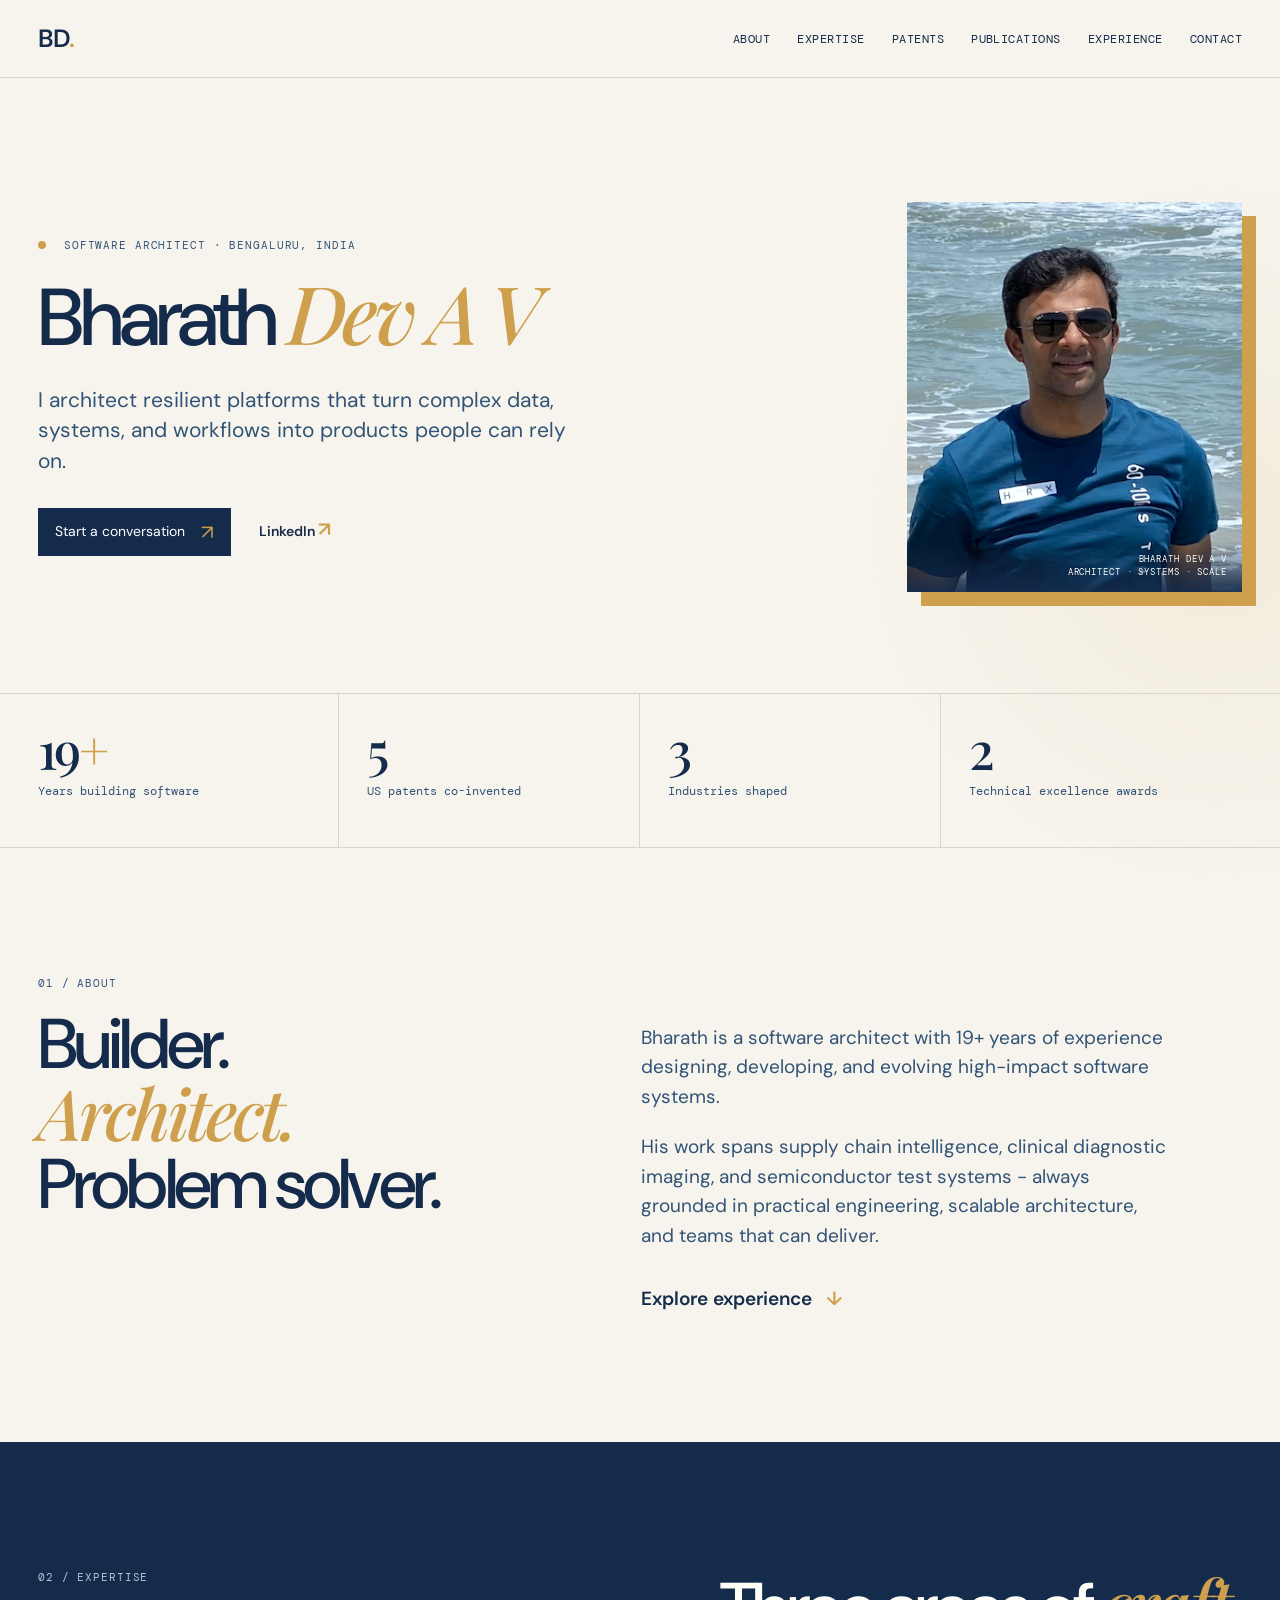
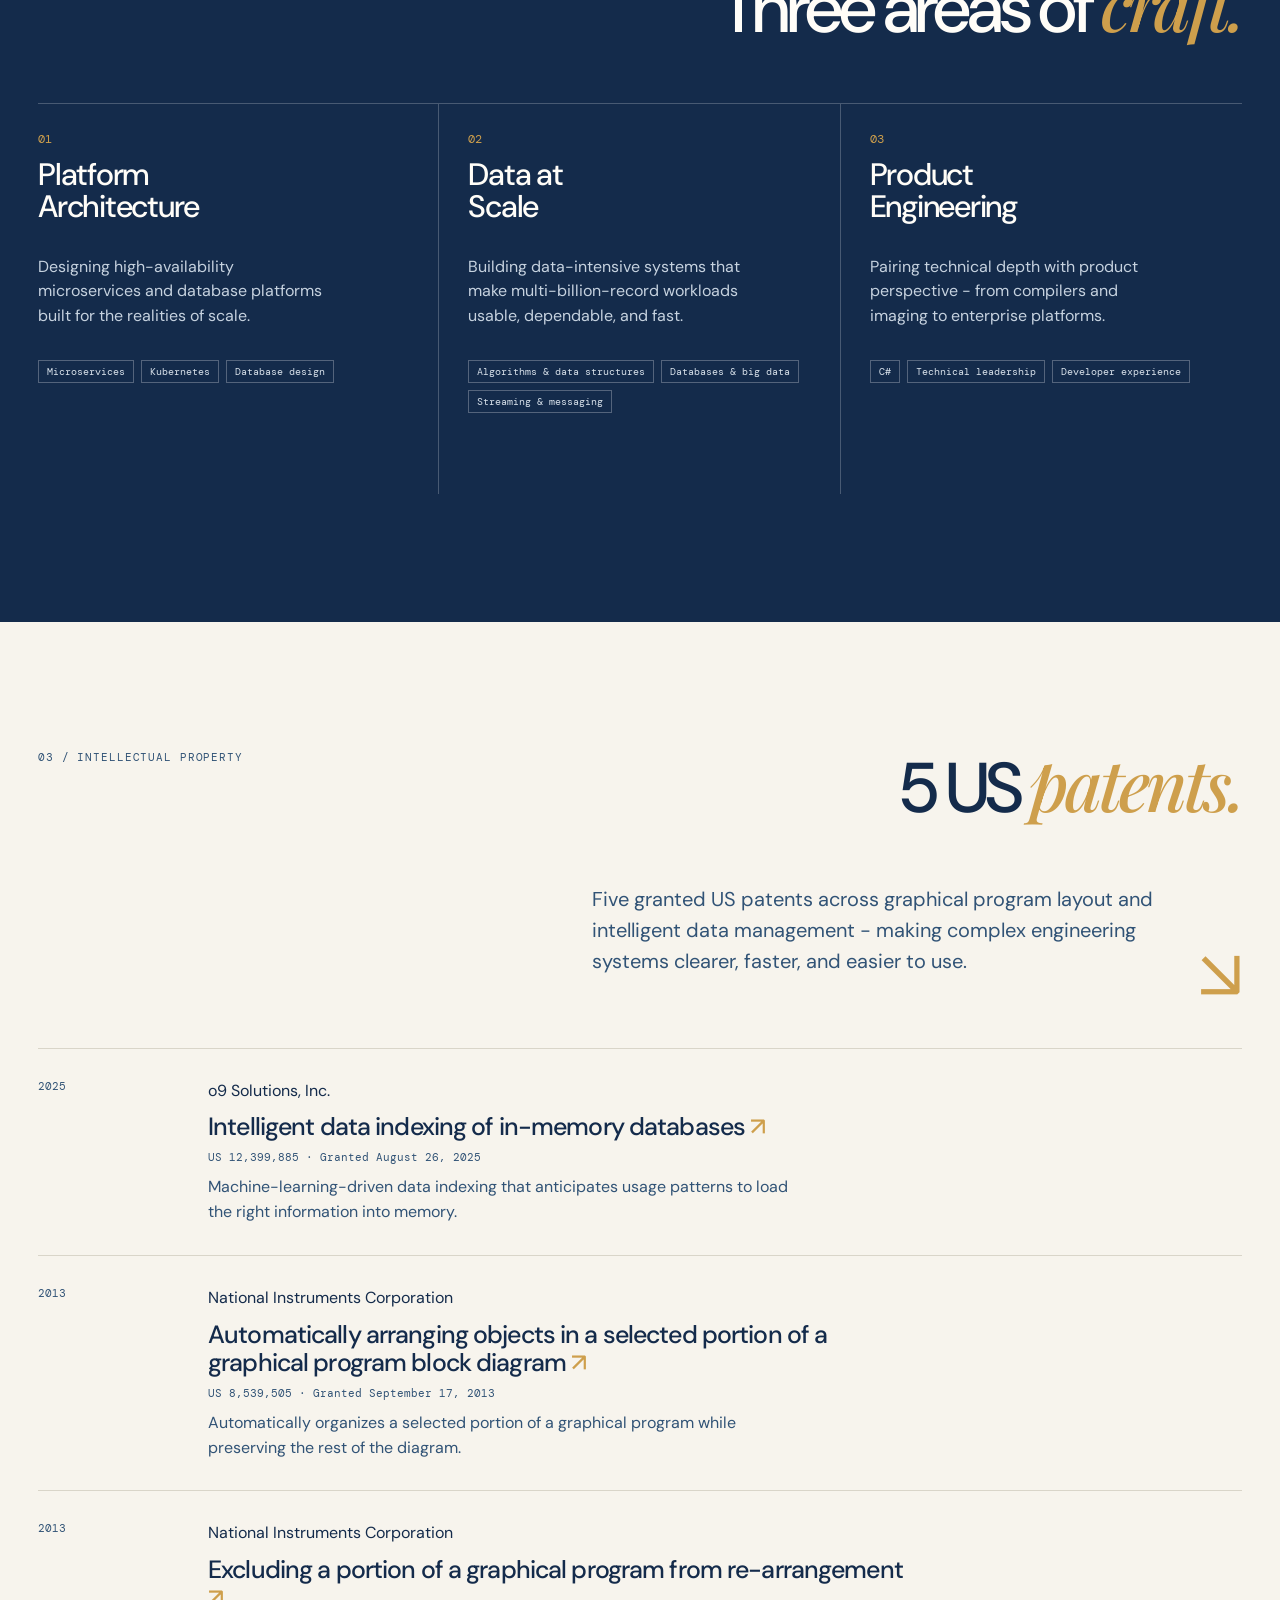
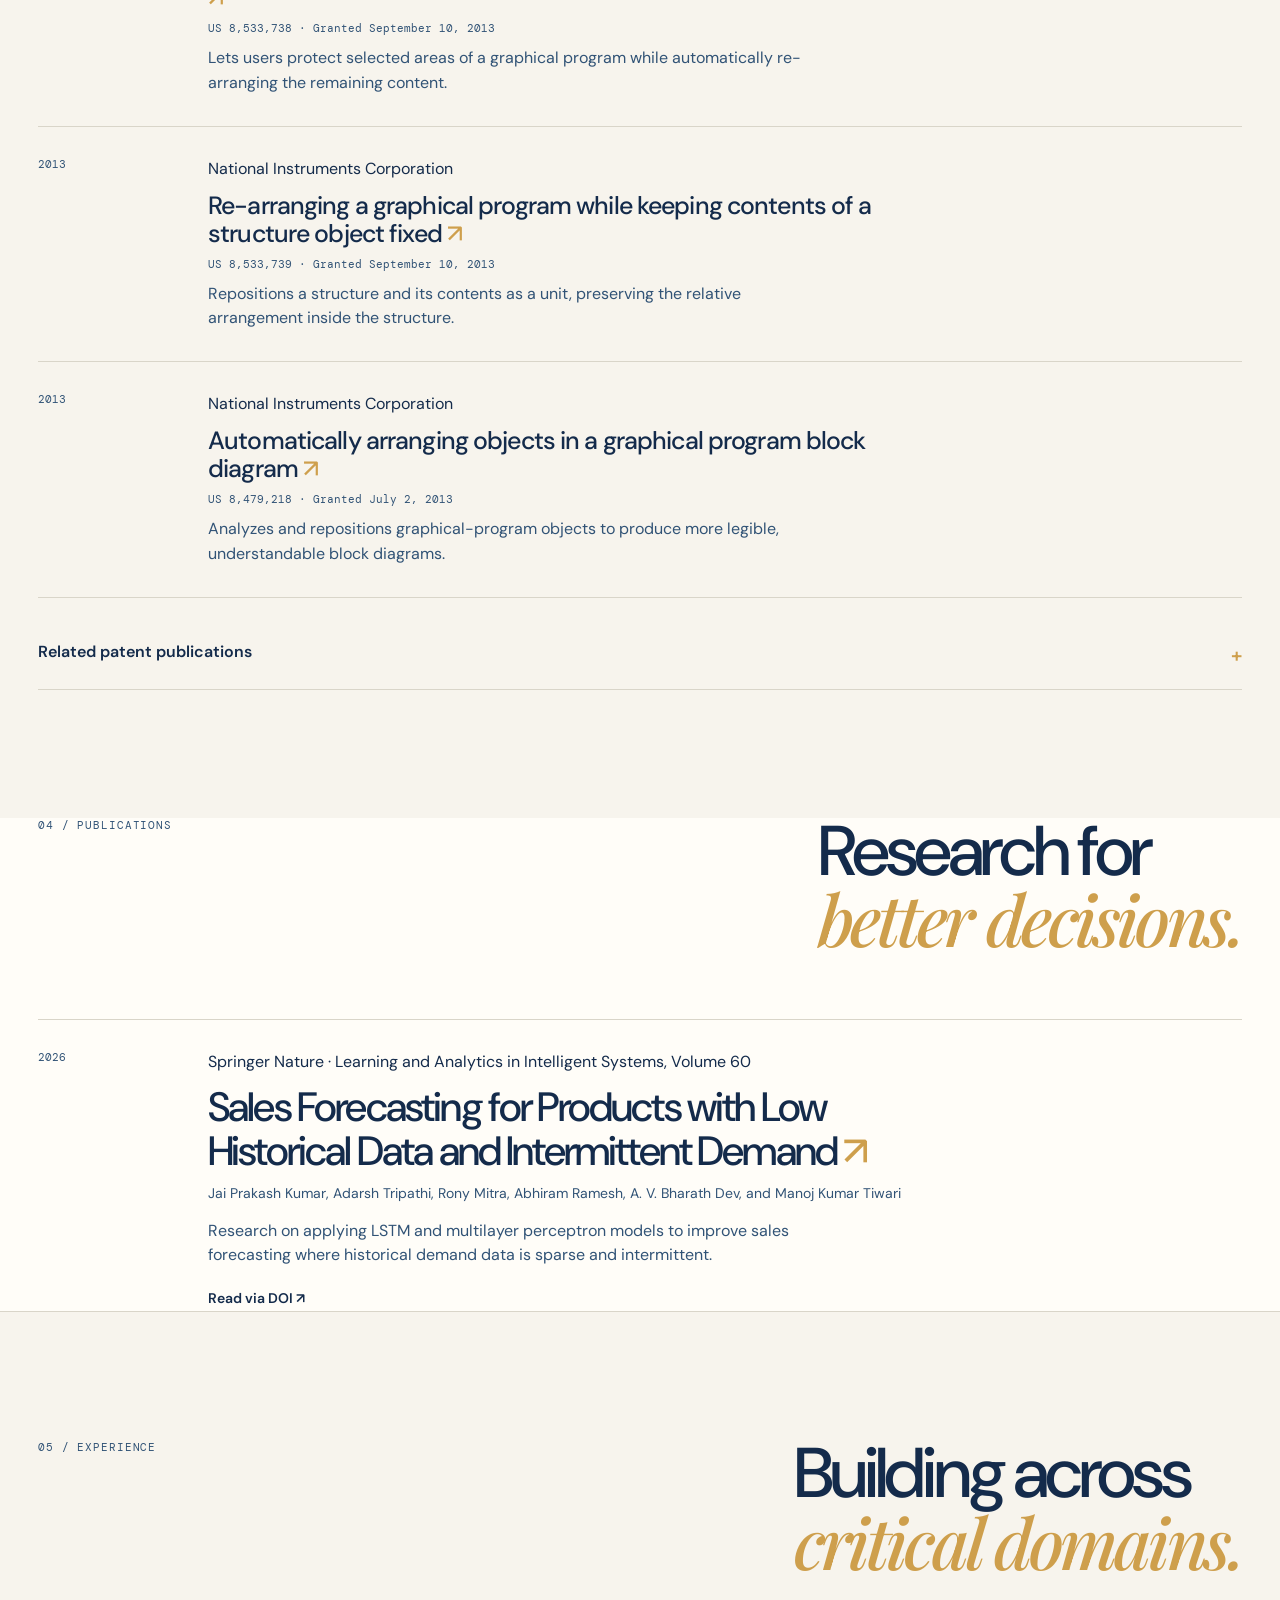
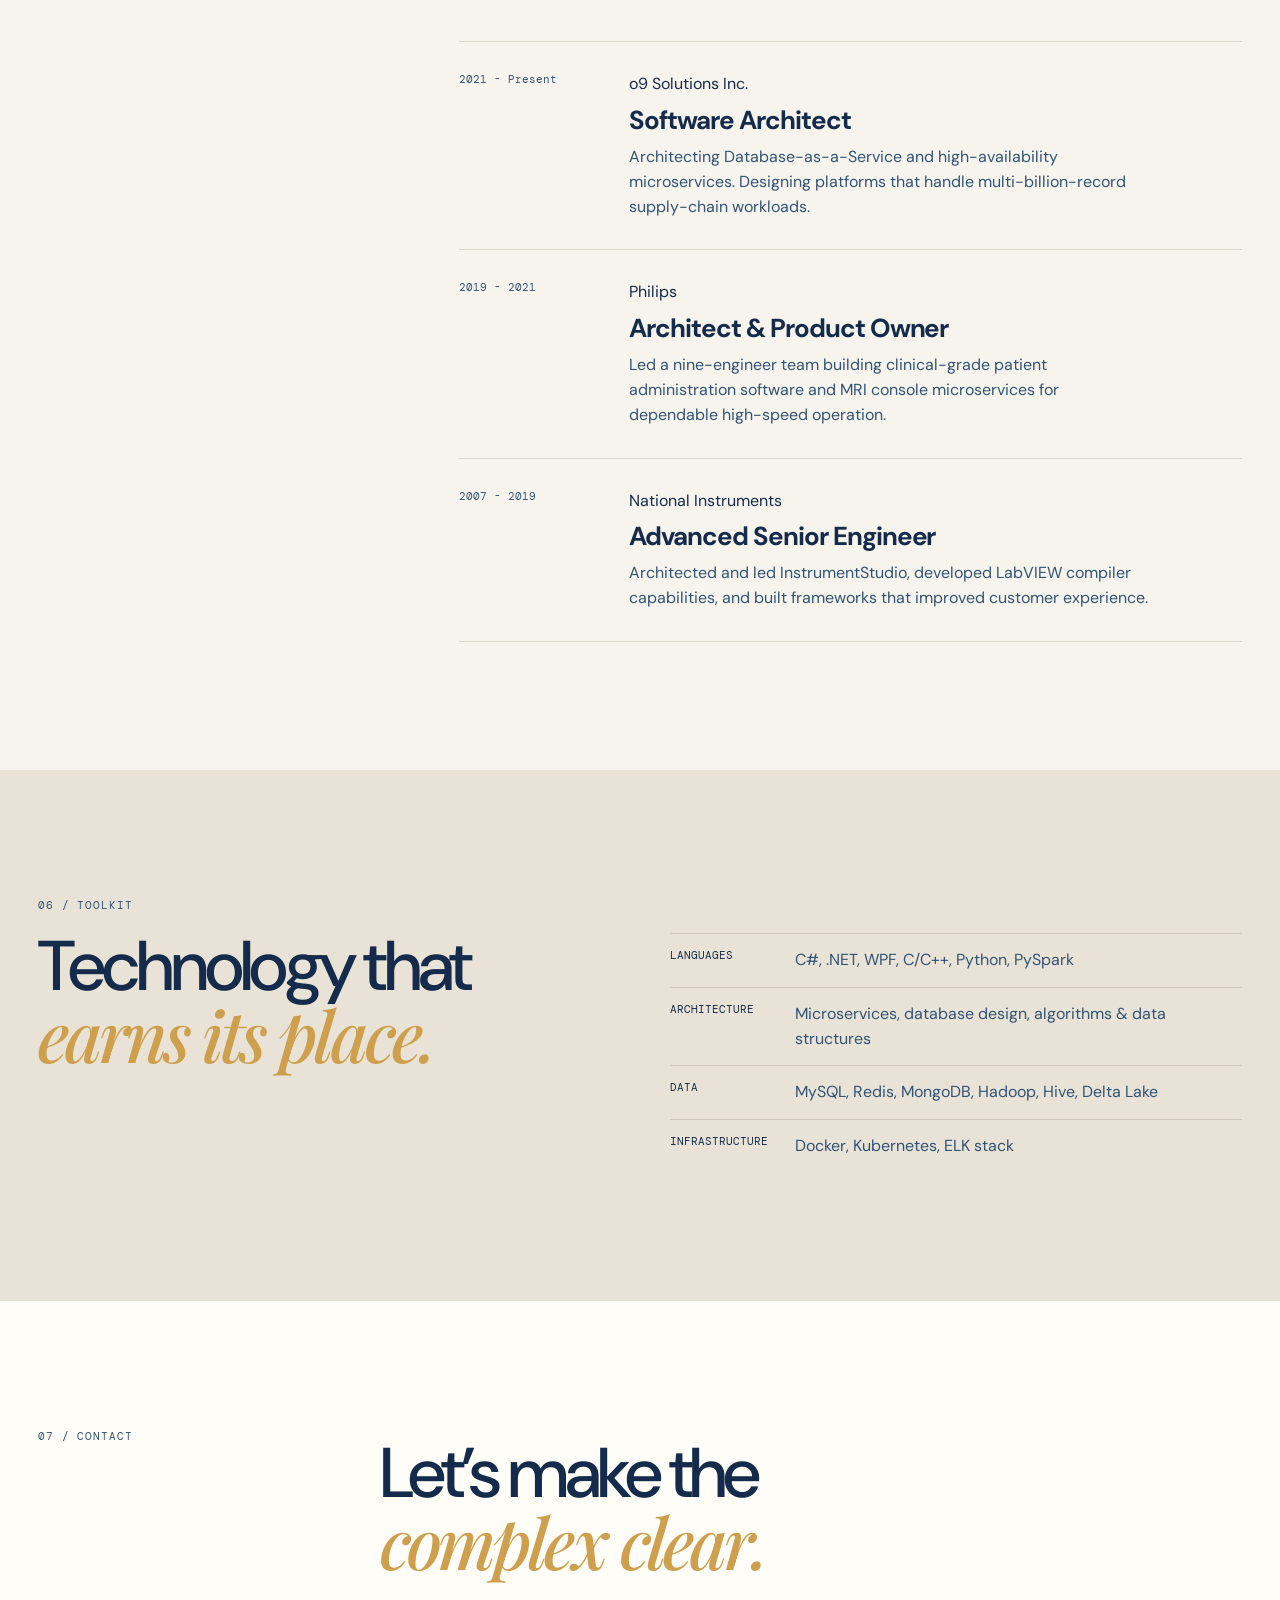
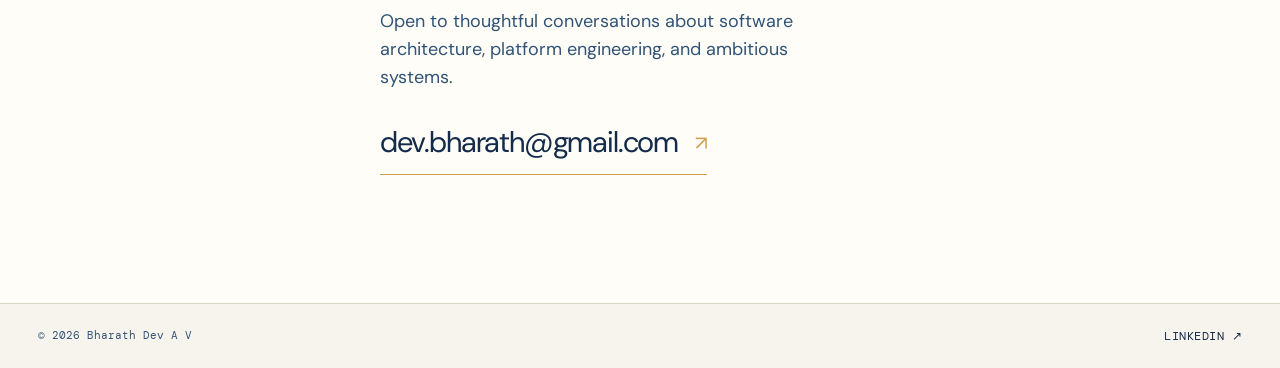
==== profile-site/index.html @ c8e29d0d "First cut of my profile" ====
<!doctype html>
<html lang="en">
  <head>
    <meta charset="UTF-8" />
    <meta name="viewport" content="width=device-width, initial-scale=1.0" />
    <meta
      name="description"
      content="Bharath Dev A V - Software Architect, platform builder, and patent co-inventor."
    />
    <title>Bharath Dev A V - Software Architect</title>
    <link rel="preconnect" href="https://fonts.googleapis.com" />
    <link rel="preconnect" href="https://fonts.gstatic.com" crossorigin />
    <link
      href="https://fonts.googleapis.com/css2?family=DM+Mono:wght@400;500&family=DM+Sans:opsz,wght@9..40,400;9..40,500;9..40,600;9..40,700&family=Playfair+Display:ital,wght@500;600&display=swap"
      rel="stylesheet"
    />
    <link rel="stylesheet" href="styles.css" />
  </head>
  <body>
    <div class="page-glow"></div>
    <header class="site-header">
      <a class="brand" href="#top" aria-label="Bharath Dev A V home">BD<span>.</span></a>
      <button class="menu-toggle" aria-expanded="false" aria-controls="site-nav">Menu</button>
      <nav id="site-nav" aria-label="Primary navigation">
        <a href="#about">About</a>
        <a href="#expertise">Expertise</a>
        <a href="#patents">Patents</a>
        <a href="#publications">Publications</a>
        <a href="#experience">Experience</a>
        <a href="#contact">Contact</a>
      </nav>
    </header>

    <main id="top">
      <section class="hero section-shell">
        <div class="hero-copy">
          <p class="eyebrow"><span></span> Software Architect · Bengaluru, India</p>
          <h1>Bharath <em>Dev A V</em></h1>
          <p class="hero-statement">
            I architect resilient platforms that turn complex data, systems, and workflows into products people can rely on.
          </p>
          <div class="hero-actions">
            <a class="button button-primary" href="mailto:dev.bharath@gmail.com">Start a conversation <span>↗</span></a>
            <a class="text-link" href="https://www.linkedin.com/in/bharathdev/" target="_blank" rel="noreferrer">LinkedIn <span>↗</span></a>
          </div>
        </div>
        <figure class="hero-portrait">
          <img src="assets/bharath-dev-profile.png" alt="Bharath Dev A V" />
          <figcaption>BHARATH DEV A V<br />ARCHITECT · SYSTEMS · SCALE</figcaption>
        </figure>
      </section>

      <section class="stats section-shell" aria-label="Career highlights">
        <div><strong>19<span>+</span></strong><p>Years building software</p></div>
        <div><strong>5</strong><p>US patents co-invented</p></div>
        <div><strong>3</strong><p>Industries shaped</p></div>
        <div><strong>2</strong><p>Technical excellence awards</p></div>
      </section>

      <section class="about section-shell" id="about">
        <p class="section-label">01 / About</p>
        <div class="section-content">
          <h2>Builder.<br /><em>Architect.</em><br />Problem solver.</h2>
          <div class="prose">
            <p>Bharath is a software architect with 19+ years of experience designing, developing, and evolving high-impact software systems.</p>
            <p>His work spans supply chain intelligence, clinical diagnostic imaging, and semiconductor test systems - always grounded in practical engineering, scalable architecture, and teams that can deliver.</p>
            <a class="arrow-link" href="#experience">Explore experience <span>↓</span></a>
          </div>
        </div>
      </section>

      <section class="expertise section-shell" id="expertise">
        <div class="section-heading">
          <p class="section-label">02 / Expertise</p>
          <h2>Three areas of <em>craft.</em></h2>
        </div>
        <div class="pillars">
          <article class="pillar"><p class="pillar-number">01</p><h3>Platform<br />Architecture</h3><p>Designing high-availability microservices and database platforms built for the realities of scale.</p><ul><li>Microservices</li><li>Kubernetes</li><li>Database design</li></ul></article>
          <article class="pillar"><p class="pillar-number">02</p><h3>Data at<br />Scale</h3><p>Building data-intensive systems that make multi-billion-record workloads usable, dependable, and fast.</p><ul><li>Algorithms & data structures</li><li>Databases & big data</li><li>Streaming & messaging</li></ul></article>
          <article class="pillar"><p class="pillar-number">03</p><h3>Product<br />Engineering</h3><p>Pairing technical depth with product perspective - from compilers and imaging to enterprise platforms.</p><ul><li>C#</li><li>Technical leadership</li><li>Developer experience</li></ul></article>
        </div>
      </section>

      <section class="patents section-shell" id="patents">
        <div class="section-heading compact"><p class="section-label">03 / Intellectual property</p><h2>5 US <em>patents.</em></h2></div>
        <div class="patent-intro"><p>Five granted US patents across graphical program layout and intelligent data management - making complex engineering systems clearer, faster, and easier to use.</p><span class="large-arrow">↘</span></div>
        <div class="patent-records">
          <article class="patent-record"><p class="patent-year">2025</p><div><p class="company">o9 Solutions, Inc.</p><h3><a href="https://patents.justia.com/patent/12399883" target="_blank" rel="noreferrer">Intelligent data indexing of in-memory databases <span>↗</span></a></h3><p class="patent-meta">US 12,399,885 · Granted August 26, 2025</p><p>Machine-learning-driven data indexing that anticipates usage patterns to load the right information into memory.</p></div></article>
          <article class="patent-record"><p class="patent-year">2013</p><div><p class="company">National Instruments Corporation</p><h3><a href="https://patents.justia.com/patent/8539505" target="_blank" rel="noreferrer">Automatically arranging objects in a selected portion of a graphical program block diagram <span>↗</span></a></h3><p class="patent-meta">US 8,539,505 · Granted September 17, 2013</p><p>Automatically organizes a selected portion of a graphical program while preserving the rest of the diagram.</p></div></article>
          <article class="patent-record"><p class="patent-year">2013</p><div><p class="company">National Instruments Corporation</p><h3><a href="https://patents.justia.com/patent/8533738" target="_blank" rel="noreferrer">Excluding a portion of a graphical program from re-arrangement <span>↗</span></a></h3><p class="patent-meta">US 8,533,738 · Granted September 10, 2013</p><p>Lets users protect selected areas of a graphical program while automatically re-arranging the remaining content.</p></div></article>
          <article class="patent-record"><p class="patent-year">2013</p><div><p class="company">National Instruments Corporation</p><h3><a href="https://patents.justia.com/patent/8533739" target="_blank" rel="noreferrer">Re-arranging a graphical program while keeping contents of a structure object fixed <span>↗</span></a></h3><p class="patent-meta">US 8,533,739 · Granted September 10, 2013</p><p>Repositions a structure and its contents as a unit, preserving the relative arrangement inside the structure.</p></div></article>
          <article class="patent-record"><p class="patent-year">2013</p><div><p class="company">National Instruments Corporation</p><h3><a href="https://patents.justia.com/patent/8479218" target="_blank" rel="noreferrer">Automatically arranging objects in a graphical program block diagram <span>↗</span></a></h3><p class="patent-meta">US 8,479,218 · Granted July 2, 2013</p><p>Analyzes and repositions graphical-program objects to produce more legible, understandable block diagrams.</p></div></article>
        </div>
        <details class="related-publications"><summary>Related patent publications <span>+</span></summary><div><a href="https://patents.justia.com/patent/20260037495" target="_blank" rel="noreferrer"><b>2026</b> Intelligent data indexing of in-memory databases · US 20260037495 ↗</a><a href="https://patents.justia.com/patent/20110022975" target="_blank" rel="noreferrer"><b>2011</b> Automatically arranging objects in a selected portion of a graphical program block diagram · US 20110022975 ↗</a><a href="https://patents.justia.com/patent/20110029905" target="_blank" rel="noreferrer"><b>2011</b> Re-arranging a graphical program while keeping contents of a structure object fixed · US 20110029905 ↗</a><a href="https://patents.justia.com/patent/20110035723" target="_blank" rel="noreferrer"><b>2011</b> Excluding a portion of a graphical program from re-arrangement · US 20110035723 ↗</a></div></details>
      </section>

      <section class="publications section-shell" id="publications">
        <div class="section-heading compact"><p class="section-label">04 / Publications</p><h2>Research for<br /><em>better decisions.</em></h2></div>
        <article class="publication-record">
          <p class="patent-year">2026</p>
          <div>
            <p class="company">Springer Nature · Learning and Analytics in Intelligent Systems, Volume 60</p>
            <h3><a href="https://content.e-bookshelf.de/media/reading/L-28360392-d09e7230e2.pdf" target="_blank" rel="noreferrer">Sales Forecasting for Products with Low Historical Data and Intermittent Demand <span>↗</span></a></h3>
            <p class="publication-authors">Jai Prakash Kumar, Adarsh Tripathi, Rony Mitra, Abhiram Ramesh, A. V. Bharath Dev, and Manoj Kumar Tiwari</p>
            <p>Research on applying LSTM and multilayer perceptron models to improve sales forecasting where historical demand data is sparse and intermittent.</p>
            <a class="doi-link" href="https://doi.org/10.1007/978-981-95-5429-4_1" target="_blank" rel="noreferrer">Read via DOI ↗</a>
          </div>
        </article>
      </section>

      <section class="experience section-shell" id="experience">
        <div class="section-heading"><p class="section-label">05 / Experience</p><h2>Building across<br /><em>critical domains.</em></h2></div>
        <div class="timeline">
          <article><p class="timeline-date">2021 - Present</p><div><p class="company">o9 Solutions Inc.</p><h3>Software Architect</h3><p>Architecting Database-as-a-Service and high-availability microservices. Designing platforms that handle multi-billion-record supply-chain workloads.</p></div></article>
          <article><p class="timeline-date">2019 - 2021</p><div><p class="company">Philips</p><h3>Architect & Product Owner</h3><p>Led a nine-engineer team building clinical-grade patient administration software and MRI console microservices for dependable high-speed operation.</p></div></article>
          <article><p class="timeline-date">2007 - 2019</p><div><p class="company">National Instruments</p><h3>Advanced Senior Engineer</h3><p>Architected and led InstrumentStudio, developed LabVIEW compiler capabilities, and built frameworks that improved customer experience.</p></div></article>
        </div>
      </section>

      <section class="toolkit section-shell">
        <p class="section-label">06 / Toolkit</p>
        <div class="toolkit-content"><h2>Technology that<br /><em>earns its place.</em></h2><div class="skill-list"><p><span>Languages</span>C#, .NET, WPF, C/C++, Python, PySpark</p><p><span>Architecture</span>Microservices, database design, algorithms & data structures</p><p><span>Data</span>MySQL, Redis, MongoDB, Hadoop, Hive, Delta Lake</p><p><span>Infrastructure</span>Docker, Kubernetes, ELK stack</p></div></div>
      </section>

      <section class="contact section-shell" id="contact">
        <p class="section-label">07 / Contact</p>
        <div><h2>Let’s make the<br /><em>complex clear.</em></h2><p>Open to thoughtful conversations about software architecture, platform engineering, and ambitious systems.</p><a class="contact-email" href="mailto:dev.bharath@gmail.com">dev.bharath@gmail.com <span>↗</span></a></div>
      </section>
    </main>
    <footer><span>© <span id="year"></span> Bharath Dev A V</span><a href="https://www.linkedin.com/in/bharathdev/" target="_blank" rel="noreferrer">LinkedIn ↗</a></footer>
    <script src="script.js"></script>
  </body>
</html>
---- profile-site/styles.css ----
:root { --ink:#142b4b; --ink-soft:#315376; --cream:#f7f4ed; --paper:#fffdf8; --gold:#ce9f4c; --line:#d9d5c9; --mono:"DM Mono",monospace; --sans:"DM Sans",sans-serif; --serif:"Playfair Display",serif; }
* { box-sizing:border-box; } html { scroll-behavior:smooth; } body { margin:0; color:var(--ink); background:var(--cream); font-family:var(--sans); font-size:16px; line-height:1.55; } .page-glow { position:fixed; z-index:-1; width:60vw; height:55vw; right:-25vw; top:20vh; border-radius:50%; background:radial-gradient(circle,rgba(228,199,145,.19),transparent 67%); }
.site-header { height:78px; max-width:1280px; margin:auto; padding:0 38px; display:flex; justify-content:space-between; align-items:center; border-bottom:1px solid var(--line); } .brand { font:600 25px var(--sans); letter-spacing:-1px; color:var(--ink); text-decoration:none; } .brand span { color:var(--gold); } nav { display:flex; gap:27px; } nav a,footer a { color:var(--ink); text-decoration:none; font:12px var(--mono); text-transform:uppercase; letter-spacing:.04em; } nav a:hover,footer a:hover { color:var(--gold); } .menu-toggle { display:none; }
.section-shell { max-width:1280px; margin:auto; padding-left:38px; padding-right:38px; } .hero { min-height:615px; padding-top:106px; padding-bottom:83px; display:grid; grid-template-columns:1.25fr .75fr; align-items:center; gap:50px; } .eyebrow,.section-label { margin:0 0 21px; color:var(--ink-soft); font:11px var(--mono); text-transform:uppercase; letter-spacing:.08em; } .eyebrow span { display:inline-block; width:8px; height:8px; margin-right:10px; border-radius:50%; background:var(--gold); } h1,h2,h3,p { margin-top:0; } h1,h2 { font-weight:500; letter-spacing:-.055em; line-height:.96; } h1 { font-size:clamp(64px,8.4vw,120px); margin-bottom:28px; } .hero h1 { font-size:clamp(47px,6.3vw,88px); white-space:nowrap; } h1 em,h2 em { color:var(--gold); font-family:var(--serif); font-weight:500; } .hero-statement { max-width:560px; color:var(--ink-soft); font-size:21px; line-height:1.45; } .hero-actions { display:flex; align-items:center; gap:28px; margin-top:32px; } .button { display:inline-flex; align-items:center; gap:16px; padding:13px 17px; color:white; background:var(--ink); text-decoration:none; font-size:14px; } .button:hover { background:var(--ink-soft); } .button span,.text-link span,.contact-email span { color:var(--gold); font-size:20px; line-height:0; } .text-link { color:var(--ink); font-size:14px; font-weight:600; text-decoration:none; } .text-link:hover { color:var(--gold); }
.hero-portrait { position:relative; justify-self:end; width:min(29vw,335px); margin:0; overflow:hidden; background:var(--ink); box-shadow:14px 14px 0 var(--gold); } .hero-portrait img { display:block; width:100%; aspect-ratio:4 / 4.65; object-fit:cover; object-position:center 36%; filter:saturate(.92) contrast(1.04); } .hero-portrait figcaption { position:absolute; right:0; bottom:0; left:0; padding:12px 15px; color:var(--paper); background:linear-gradient(transparent,rgba(20,43,75,.94)); font:9px/1.5 var(--mono); letter-spacing:.1em; text-align:right; }
.stats { display:grid; grid-template-columns:repeat(4,1fr); border-top:1px solid var(--line); border-bottom:1px solid var(--line); } .stats div { min-height:153px; padding:30px 24px 24px 0; border-right:1px solid var(--line); } .stats div:not(:first-child) { padding-left:28px; } .stats div:last-child { border:0; } .stats strong { display:block; font:500 52px/.95 var(--serif); letter-spacing:-.05em; } .stats strong span { color:var(--gold); } .stats p { margin:10px 0 0; color:var(--ink-soft); font:12px var(--mono); }
.about,.expertise,.patents,.experience,.toolkit,.contact { padding-top:128px; padding-bottom:128px; } .section-content { display:grid; grid-template-columns:.95fr 1.05fr; gap:60px; } h2 { font-size:clamp(45px,5.5vw,77px); margin-bottom:0; } .prose { max-width:530px; padding-top:12px; color:var(--ink-soft); font-size:19px; } .prose p { margin-bottom:21px; } .arrow-link { display:inline-flex; gap:14px; margin-top:13px; color:var(--ink); text-decoration:none; font-weight:600; } .arrow-link span { color:var(--gold); }
.expertise { background:var(--ink); color:var(--paper); } .expertise .section-label { color:#b6c4d4; }.section-heading { display:flex; justify-content:space-between; align-items:flex-start; margin-bottom:61px; }.section-heading h2 { max-width:700px; }.pillars { display:grid; grid-template-columns:repeat(3,1fr); border-top:1px solid rgba(255,255,255,.22); }.pillar { min-height:390px; padding:27px 28px 25px 0; border-right:1px solid rgba(255,255,255,.22); }.pillar:not(:first-child) { padding-left:29px; }.pillar:last-child { border:0; }.pillar-number { color:var(--gold); font:12px var(--mono); }.pillar h3 { font-size:31px; font-weight:500; line-height:1.04; letter-spacing:-.04em; }.pillar > p:not(.pillar-number) { max-width:300px; color:#c6d2df; }.pillar ul { display:flex; flex-wrap:wrap; gap:7px; padding:0; margin:31px 0 0; list-style:none; }.pillar li { padding:4px 8px; border:1px solid rgba(255,255,255,.27); color:#d8e1ea; font:10px var(--mono); }
.patent-intro { display:grid; grid-template-columns:1fr auto; gap:40px; align-items:end; max-width:650px; margin:0 0 51px auto; color:var(--ink-soft); font-size:20px; }.large-arrow { color:var(--gold); font-size:70px; line-height:.6; }.patent-records { border-top:1px solid var(--line); }.patent-record { display:grid; grid-template-columns:145px 1fr; gap:25px; padding:30px 0; border-bottom:1px solid var(--line); }.patent-year,.patent-meta { color:var(--ink-soft); font:11px var(--mono); }.patent-record h3 { margin:8px 0 9px; max-width:700px; font-size:25px; font-weight:500; letter-spacing:-.035em; line-height:1.12; }.patent-record h3 a { color:var(--ink); text-decoration:none; }.patent-record h3 a:hover { color:var(--gold); }.patent-record h3 span { color:var(--gold); }.patent-record p:last-child { max-width:600px; margin:0; color:var(--ink-soft); }.related-publications { margin-top:24px; border-bottom:1px solid var(--line); }.related-publications summary { display:flex; justify-content:space-between; padding:18px 0; cursor:pointer; font-weight:600; list-style:none; }.related-publications summary::-webkit-details-marker { display:none; }.related-publications summary span { color:var(--gold); font-size:20px; }.related-publications[open] summary span { transform:rotate(45deg); }.related-publications div { padding-bottom:12px; }.related-publications a { display:block; padding:12px 0; color:var(--ink-soft); text-decoration:none; border-top:1px solid var(--line); }.related-publications a:hover { color:var(--gold); }.related-publications b { margin-right:13px; color:var(--ink); font:11px var(--mono); }
.publications { background:var(--paper); }.publication-record { display:grid; grid-template-columns:145px 1fr; gap:25px; padding-top:30px; border-top:1px solid var(--line); }.publication-record h3 { margin:8px 0 10px; max-width:760px; font-size:clamp(26px,3.2vw,42px); font-weight:500; letter-spacing:-.045em; line-height:1.08; }.publication-record h3 a { color:var(--ink); text-decoration:none; }.publication-record h3 a:hover,.doi-link:hover { color:var(--gold); }.publication-record h3 span { color:var(--gold); }.publication-authors { max-width:710px; margin-bottom:14px; color:var(--ink-soft); font-size:14px; }.publication-record p:not(.patent-year):not(.company):not(.publication-authors) { max-width:620px; margin-bottom:18px; color:var(--ink-soft); }.doi-link { color:var(--ink); font-size:14px; font-weight:600; text-decoration:none; }
.experience { border-top:1px solid var(--line); }.timeline { margin-left:35%; border-top:1px solid var(--line); }.timeline article { display:grid; grid-template-columns:145px 1fr; gap:25px; padding:30px 0; border-bottom:1px solid var(--line); }.timeline-date { color:var(--ink-soft); font:11px var(--mono); }.company { margin-bottom:10px; }.timeline h3 { margin-bottom:12px; font-size:26px; line-height:1; letter-spacing:-.04em; }.timeline article div > p:last-child { margin:0; max-width:520px; color:var(--ink-soft); }
.toolkit { background:#e9e3d7; }.toolkit-content { display:grid; grid-template-columns:1fr 1fr; gap:60px; }.skill-list p { display:grid; grid-template-columns:125px 1fr; padding:14px 0; margin:0; border-top:1px solid #cfc7ba; color:var(--ink-soft); }.skill-list span { color:var(--ink); font:11px var(--mono); text-transform:uppercase; }.contact { display:grid; grid-template-columns:.35fr 1fr; gap:40px; min-height:480px; background:var(--paper); }.contact > div { padding-top:11px; }.contact > div > p { max-width:470px; margin:28px 0; color:var(--ink-soft); font-size:18px; }.contact-email { display:inline-flex; align-items:center; gap:17px; padding-bottom:9px; border-bottom:1px solid var(--gold); color:var(--ink); font-size:clamp(19px,2.3vw,30px); text-decoration:none; letter-spacing:-.04em; } footer { max-width:1280px; margin:auto; padding:24px 38px; display:flex; justify-content:space-between; color:var(--ink-soft); font:11px var(--mono); border-top:1px solid var(--line); }
@media (max-width:720px) { .site-header,.section-shell,footer { padding-left:22px; padding-right:22px; }.site-header { height:65px; }.menu-toggle { display:block; padding:6px 0; color:var(--ink); border:0; background:none; font:11px var(--mono); text-transform:uppercase; } nav { position:absolute; z-index:3; top:65px; left:0; right:0; display:none; padding:20px 22px 27px; flex-direction:column; background:var(--cream); border-bottom:1px solid var(--line); } nav.open { display:flex; }.hero { min-height:0; padding-top:70px; padding-bottom:60px; grid-template-columns:1fr; gap:45px; }.hero h1 { white-space:normal; }.hero-portrait { justify-self:start; width:235px; }.hero-statement { font-size:18px; }.stats { grid-template-columns:repeat(2,1fr); }.stats div { min-height:124px; padding:23px 15px 15px 0; }.stats div:nth-child(2) { border-right:0; }.stats div:nth-child(n+3) { border-top:1px solid var(--line); }.stats div:not(:first-child) { padding-left:16px; }.stats strong { font-size:42px; }.about,.expertise,.patents,.publications,.experience,.toolkit,.contact { padding-top:75px; padding-bottom:75px; }.section-content,.toolkit-content,.contact { grid-template-columns:1fr; gap:30px; }.section-heading { display:block; margin-bottom:42px; }.section-heading .section-label { margin-bottom:17px; }.pillars { grid-template-columns:1fr; }.pillar { min-height:0; padding:25px 0; border-right:0; border-bottom:1px solid rgba(255,255,255,.22); }.pillar:not(:first-child) { padding-left:0; }.patent-intro { margin-left:0; font-size:18px; }.patent-record,.publication-record { grid-template-columns:1fr; gap:9px; }.patent-record h3 { font-size:22px; }.timeline { margin-left:0; }.timeline article { grid-template-columns:1fr; gap:9px; }.contact { min-height:0; }.contact > div { padding-top:0; }.skill-list p { grid-template-columns:1fr; gap:6px; } footer { gap:20px; } }
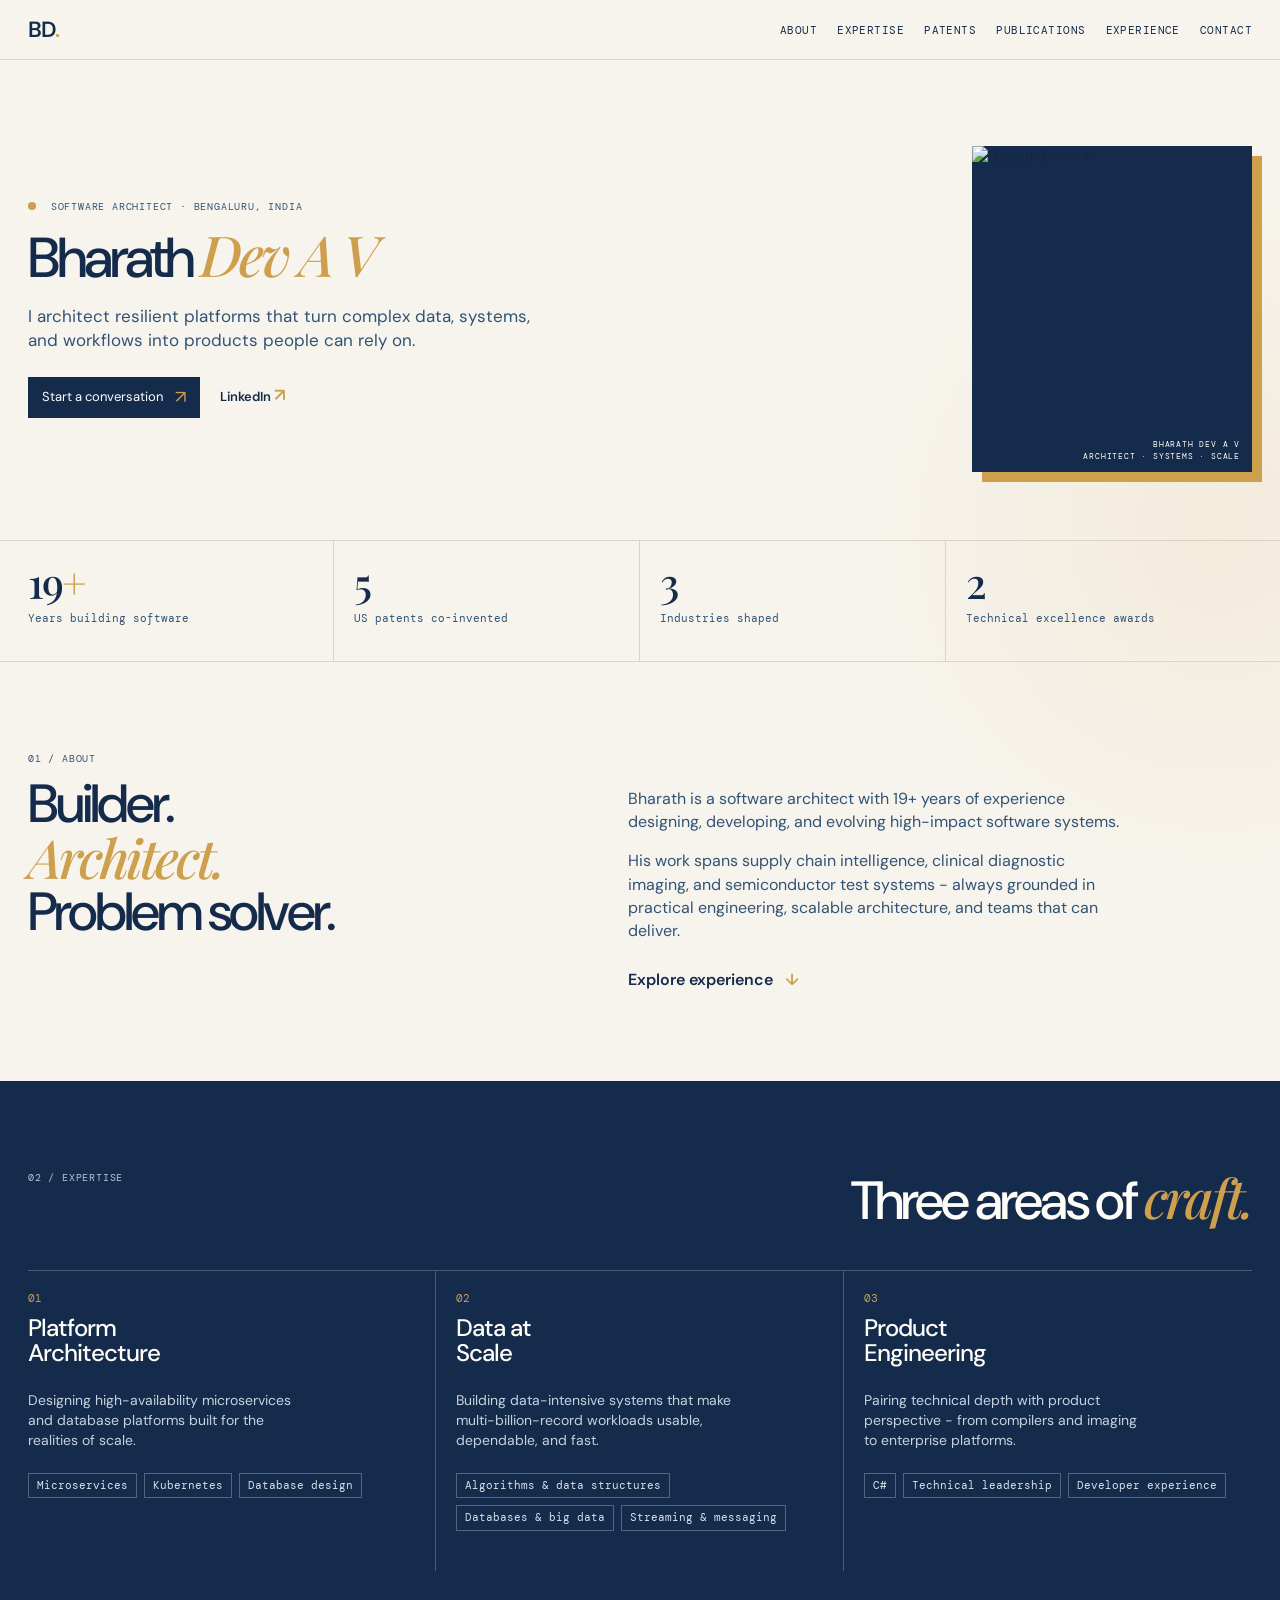
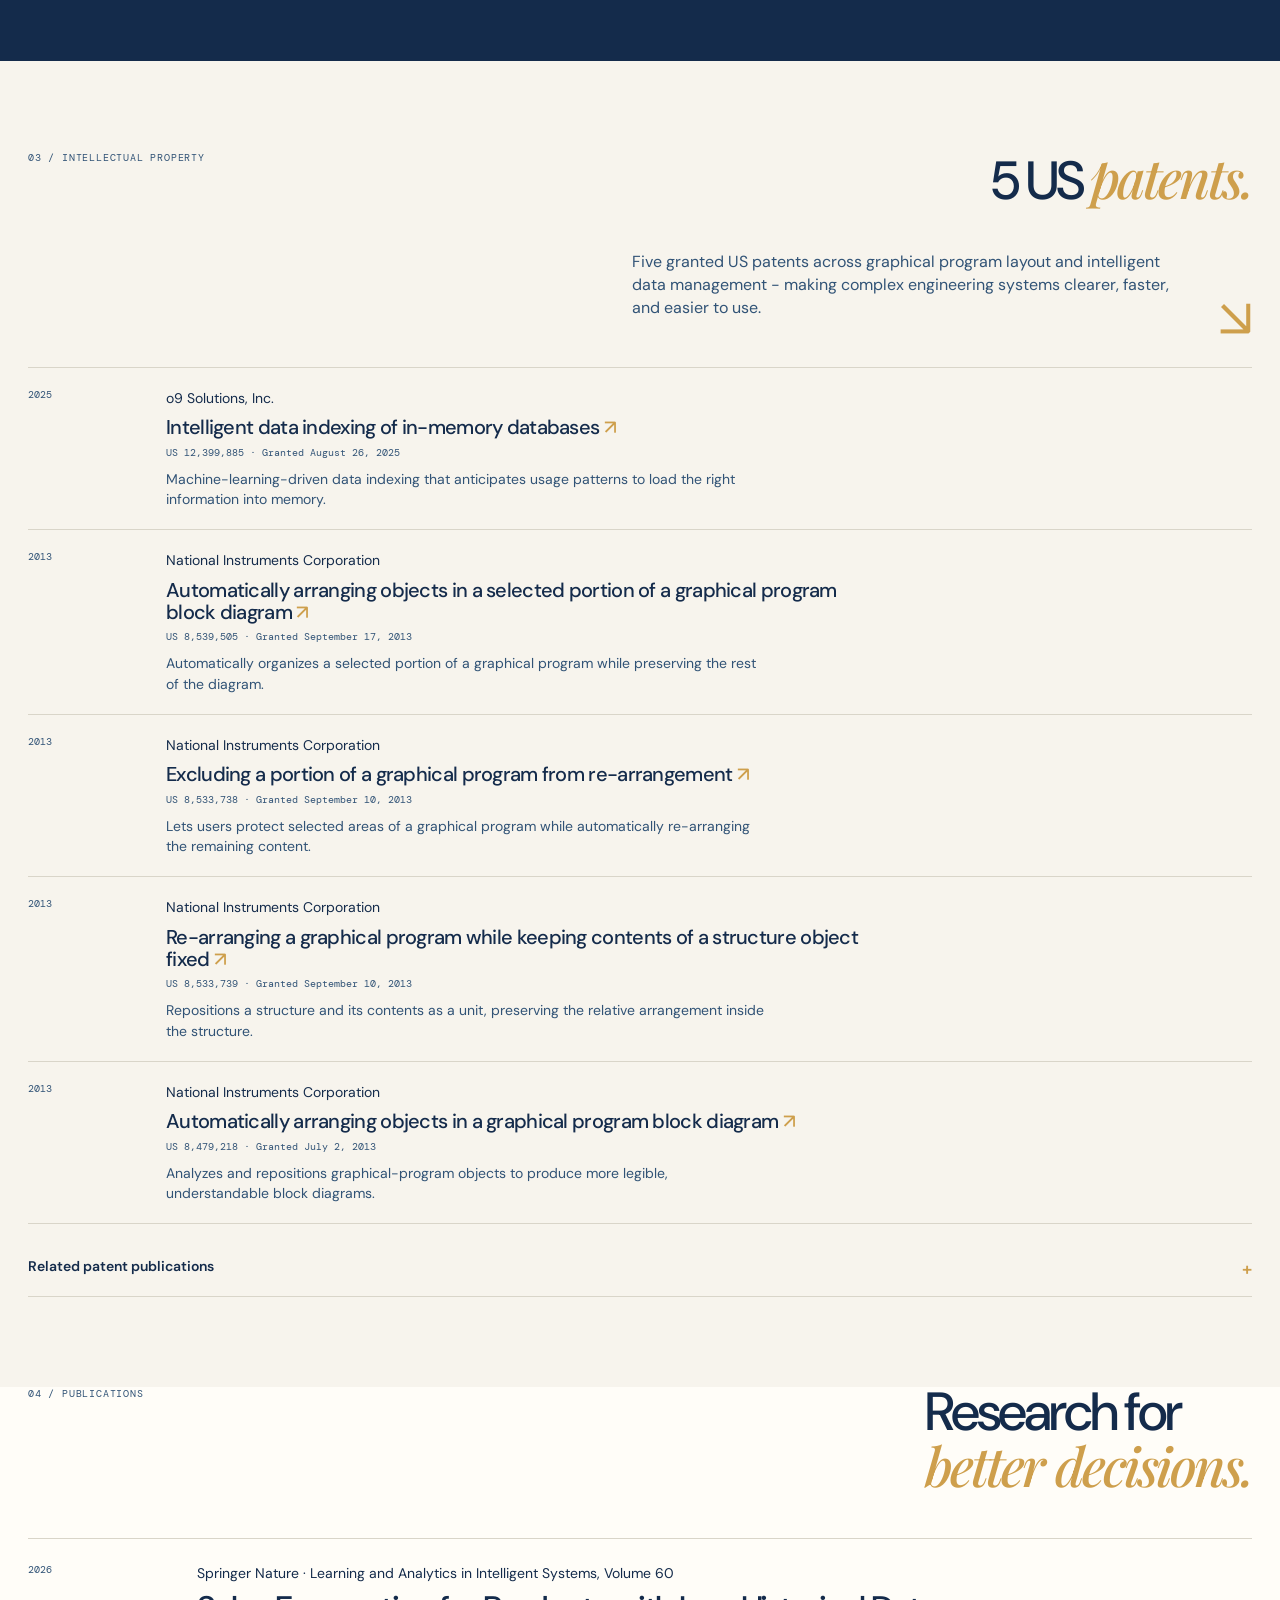
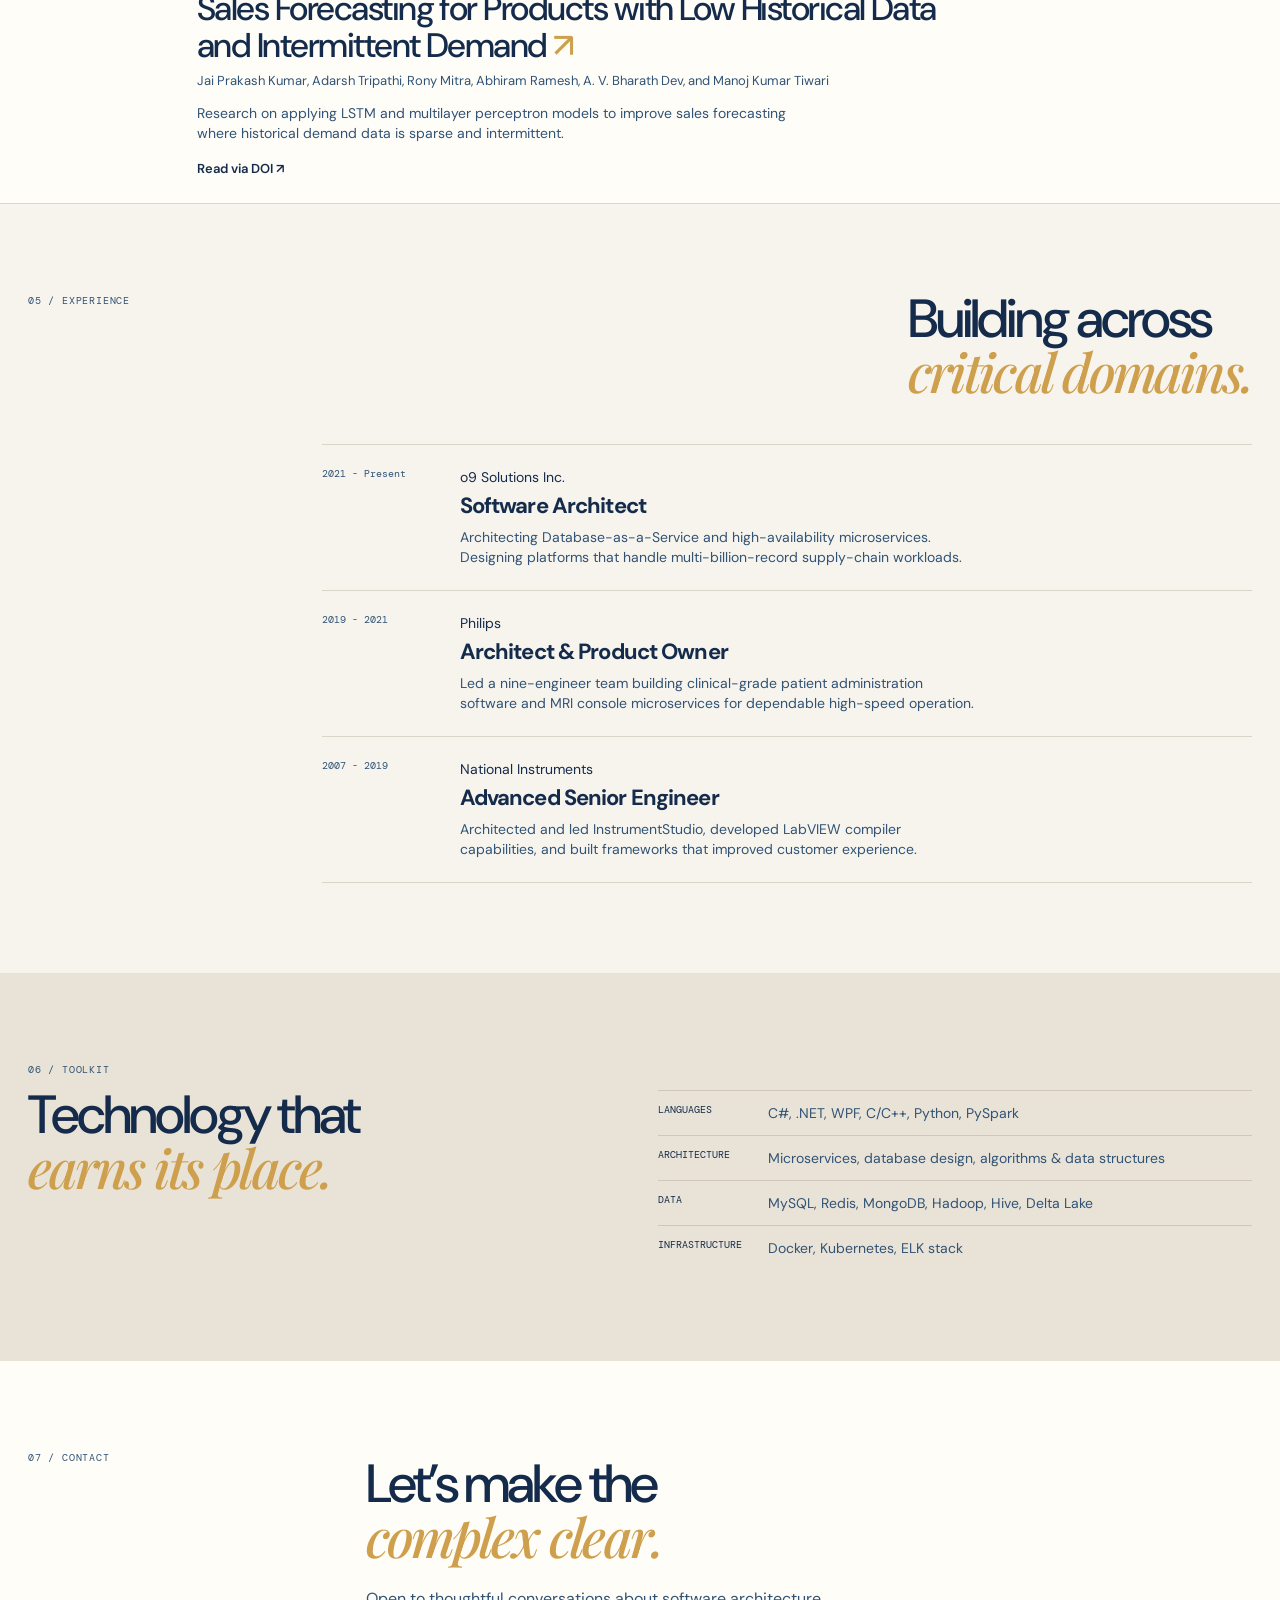
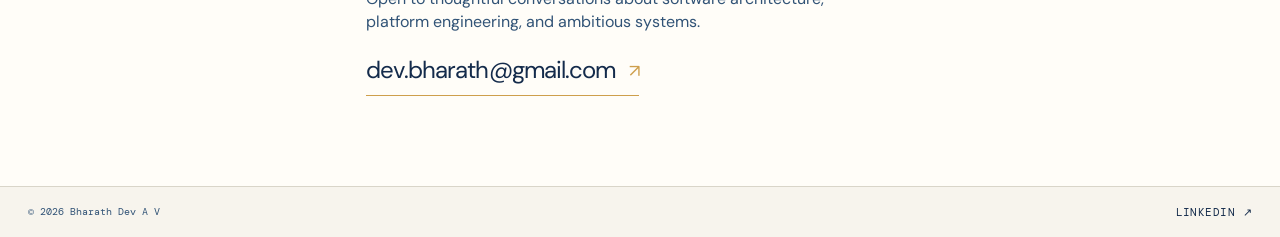
==== commit 6e98c38d: "some minor changes" ====
--- a/profile-site/index.html
+++ b/profile-site/index.html
@@ -45,7 +45,7 @@
           </div>
         </div>
         <figure class="hero-portrait">
-          <img src="assets/bharath-dev-profile.png" alt="Bharath Dev A V" />
+          <img src="assets/bharath-dev-profile2.jpg" alt="Bharath Dev A V" />
           <figcaption>BHARATH DEV A V<br />ARCHITECT · SYSTEMS · SCALE</figcaption>
         </figure>
       </section>
--- a/profile-site/styles.css
+++ b/profile-site/styles.css
@@ -1,13 +1,13 @@
 :root { --ink:#142b4b; --ink-soft:#315376; --cream:#f7f4ed; --paper:#fffdf8; --gold:#ce9f4c; --line:#d9d5c9; --mono:"DM Mono",monospace; --sans:"DM Sans",sans-serif; --serif:"Playfair Display",serif; }
-* { box-sizing:border-box; } html { scroll-behavior:smooth; } body { margin:0; color:var(--ink); background:var(--cream); font-family:var(--sans); font-size:16px; line-height:1.55; } .page-glow { position:fixed; z-index:-1; width:60vw; height:55vw; right:-25vw; top:20vh; border-radius:50%; background:radial-gradient(circle,rgba(228,199,145,.19),transparent 67%); }
-.site-header { height:78px; max-width:1280px; margin:auto; padding:0 38px; display:flex; justify-content:space-between; align-items:center; border-bottom:1px solid var(--line); } .brand { font:600 25px var(--sans); letter-spacing:-1px; color:var(--ink); text-decoration:none; } .brand span { color:var(--gold); } nav { display:flex; gap:27px; } nav a,footer a { color:var(--ink); text-decoration:none; font:12px var(--mono); text-transform:uppercase; letter-spacing:.04em; } nav a:hover,footer a:hover { color:var(--gold); } .menu-toggle { display:none; }
-.section-shell { max-width:1280px; margin:auto; padding-left:38px; padding-right:38px; } .hero { min-height:615px; padding-top:106px; padding-bottom:83px; display:grid; grid-template-columns:1.25fr .75fr; align-items:center; gap:50px; } .eyebrow,.section-label { margin:0 0 21px; color:var(--ink-soft); font:11px var(--mono); text-transform:uppercase; letter-spacing:.08em; } .eyebrow span { display:inline-block; width:8px; height:8px; margin-right:10px; border-radius:50%; background:var(--gold); } h1,h2,h3,p { margin-top:0; } h1,h2 { font-weight:500; letter-spacing:-.055em; line-height:.96; } h1 { font-size:clamp(64px,8.4vw,120px); margin-bottom:28px; } .hero h1 { font-size:clamp(47px,6.3vw,88px); white-space:nowrap; } h1 em,h2 em { color:var(--gold); font-family:var(--serif); font-weight:500; } .hero-statement { max-width:560px; color:var(--ink-soft); font-size:21px; line-height:1.45; } .hero-actions { display:flex; align-items:center; gap:28px; margin-top:32px; } .button { display:inline-flex; align-items:center; gap:16px; padding:13px 17px; color:white; background:var(--ink); text-decoration:none; font-size:14px; } .button:hover { background:var(--ink-soft); } .button span,.text-link span,.contact-email span { color:var(--gold); font-size:20px; line-height:0; } .text-link { color:var(--ink); font-size:14px; font-weight:600; text-decoration:none; } .text-link:hover { color:var(--gold); }
-.hero-portrait { position:relative; justify-self:end; width:min(29vw,335px); margin:0; overflow:hidden; background:var(--ink); box-shadow:14px 14px 0 var(--gold); } .hero-portrait img { display:block; width:100%; aspect-ratio:4 / 4.65; object-fit:cover; object-position:center 36%; filter:saturate(.92) contrast(1.04); } .hero-portrait figcaption { position:absolute; right:0; bottom:0; left:0; padding:12px 15px; color:var(--paper); background:linear-gradient(transparent,rgba(20,43,75,.94)); font:9px/1.5 var(--mono); letter-spacing:.1em; text-align:right; }
-.stats { display:grid; grid-template-columns:repeat(4,1fr); border-top:1px solid var(--line); border-bottom:1px solid var(--line); } .stats div { min-height:153px; padding:30px 24px 24px 0; border-right:1px solid var(--line); } .stats div:not(:first-child) { padding-left:28px; } .stats div:last-child { border:0; } .stats strong { display:block; font:500 52px/.95 var(--serif); letter-spacing:-.05em; } .stats strong span { color:var(--gold); } .stats p { margin:10px 0 0; color:var(--ink-soft); font:12px var(--mono); }
-.about,.expertise,.patents,.experience,.toolkit,.contact { padding-top:128px; padding-bottom:128px; } .section-content { display:grid; grid-template-columns:.95fr 1.05fr; gap:60px; } h2 { font-size:clamp(45px,5.5vw,77px); margin-bottom:0; } .prose { max-width:530px; padding-top:12px; color:var(--ink-soft); font-size:19px; } .prose p { margin-bottom:21px; } .arrow-link { display:inline-flex; gap:14px; margin-top:13px; color:var(--ink); text-decoration:none; font-weight:600; } .arrow-link span { color:var(--gold); }
-.expertise { background:var(--ink); color:var(--paper); } .expertise .section-label { color:#b6c4d4; }.section-heading { display:flex; justify-content:space-between; align-items:flex-start; margin-bottom:61px; }.section-heading h2 { max-width:700px; }.pillars { display:grid; grid-template-columns:repeat(3,1fr); border-top:1px solid rgba(255,255,255,.22); }.pillar { min-height:390px; padding:27px 28px 25px 0; border-right:1px solid rgba(255,255,255,.22); }.pillar:not(:first-child) { padding-left:29px; }.pillar:last-child { border:0; }.pillar-number { color:var(--gold); font:12px var(--mono); }.pillar h3 { font-size:31px; font-weight:500; line-height:1.04; letter-spacing:-.04em; }.pillar > p:not(.pillar-number) { max-width:300px; color:#c6d2df; }.pillar ul { display:flex; flex-wrap:wrap; gap:7px; padding:0; margin:31px 0 0; list-style:none; }.pillar li { padding:4px 8px; border:1px solid rgba(255,255,255,.27); color:#d8e1ea; font:10px var(--mono); }
-.patent-intro { display:grid; grid-template-columns:1fr auto; gap:40px; align-items:end; max-width:650px; margin:0 0 51px auto; color:var(--ink-soft); font-size:20px; }.large-arrow { color:var(--gold); font-size:70px; line-height:.6; }.patent-records { border-top:1px solid var(--line); }.patent-record { display:grid; grid-template-columns:145px 1fr; gap:25px; padding:30px 0; border-bottom:1px solid var(--line); }.patent-year,.patent-meta { color:var(--ink-soft); font:11px var(--mono); }.patent-record h3 { margin:8px 0 9px; max-width:700px; font-size:25px; font-weight:500; letter-spacing:-.035em; line-height:1.12; }.patent-record h3 a { color:var(--ink); text-decoration:none; }.patent-record h3 a:hover { color:var(--gold); }.patent-record h3 span { color:var(--gold); }.patent-record p:last-child { max-width:600px; margin:0; color:var(--ink-soft); }.related-publications { margin-top:24px; border-bottom:1px solid var(--line); }.related-publications summary { display:flex; justify-content:space-between; padding:18px 0; cursor:pointer; font-weight:600; list-style:none; }.related-publications summary::-webkit-details-marker { display:none; }.related-publications summary span { color:var(--gold); font-size:20px; }.related-publications[open] summary span { transform:rotate(45deg); }.related-publications div { padding-bottom:12px; }.related-publications a { display:block; padding:12px 0; color:var(--ink-soft); text-decoration:none; border-top:1px solid var(--line); }.related-publications a:hover { color:var(--gold); }.related-publications b { margin-right:13px; color:var(--ink); font:11px var(--mono); }
-.publications { background:var(--paper); }.publication-record { display:grid; grid-template-columns:145px 1fr; gap:25px; padding-top:30px; border-top:1px solid var(--line); }.publication-record h3 { margin:8px 0 10px; max-width:760px; font-size:clamp(26px,3.2vw,42px); font-weight:500; letter-spacing:-.045em; line-height:1.08; }.publication-record h3 a { color:var(--ink); text-decoration:none; }.publication-record h3 a:hover,.doi-link:hover { color:var(--gold); }.publication-record h3 span { color:var(--gold); }.publication-authors { max-width:710px; margin-bottom:14px; color:var(--ink-soft); font-size:14px; }.publication-record p:not(.patent-year):not(.company):not(.publication-authors) { max-width:620px; margin-bottom:18px; color:var(--ink-soft); }.doi-link { color:var(--ink); font-size:14px; font-weight:600; text-decoration:none; }
-.experience { border-top:1px solid var(--line); }.timeline { margin-left:35%; border-top:1px solid var(--line); }.timeline article { display:grid; grid-template-columns:145px 1fr; gap:25px; padding:30px 0; border-bottom:1px solid var(--line); }.timeline-date { color:var(--ink-soft); font:11px var(--mono); }.company { margin-bottom:10px; }.timeline h3 { margin-bottom:12px; font-size:26px; line-height:1; letter-spacing:-.04em; }.timeline article div > p:last-child { margin:0; max-width:520px; color:var(--ink-soft); }
-.toolkit { background:#e9e3d7; }.toolkit-content { display:grid; grid-template-columns:1fr 1fr; gap:60px; }.skill-list p { display:grid; grid-template-columns:125px 1fr; padding:14px 0; margin:0; border-top:1px solid #cfc7ba; color:var(--ink-soft); }.skill-list span { color:var(--ink); font:11px var(--mono); text-transform:uppercase; }.contact { display:grid; grid-template-columns:.35fr 1fr; gap:40px; min-height:480px; background:var(--paper); }.contact > div { padding-top:11px; }.contact > div > p { max-width:470px; margin:28px 0; color:var(--ink-soft); font-size:18px; }.contact-email { display:inline-flex; align-items:center; gap:17px; padding-bottom:9px; border-bottom:1px solid var(--gold); color:var(--ink); font-size:clamp(19px,2.3vw,30px); text-decoration:none; letter-spacing:-.04em; } footer { max-width:1280px; margin:auto; padding:24px 38px; display:flex; justify-content:space-between; color:var(--ink-soft); font:11px var(--mono); border-top:1px solid var(--line); }
-@media (max-width:720px) { .site-header,.section-shell,footer { padding-left:22px; padding-right:22px; }.site-header { height:65px; }.menu-toggle { display:block; padding:6px 0; color:var(--ink); border:0; background:none; font:11px var(--mono); text-transform:uppercase; } nav { position:absolute; z-index:3; top:65px; left:0; right:0; display:none; padding:20px 22px 27px; flex-direction:column; background:var(--cream); border-bottom:1px solid var(--line); } nav.open { display:flex; }.hero { min-height:0; padding-top:70px; padding-bottom:60px; grid-template-columns:1fr; gap:45px; }.hero h1 { white-space:normal; }.hero-portrait { justify-self:start; width:235px; }.hero-statement { font-size:18px; }.stats { grid-template-columns:repeat(2,1fr); }.stats div { min-height:124px; padding:23px 15px 15px 0; }.stats div:nth-child(2) { border-right:0; }.stats div:nth-child(n+3) { border-top:1px solid var(--line); }.stats div:not(:first-child) { padding-left:16px; }.stats strong { font-size:42px; }.about,.expertise,.patents,.publications,.experience,.toolkit,.contact { padding-top:75px; padding-bottom:75px; }.section-content,.toolkit-content,.contact { grid-template-columns:1fr; gap:30px; }.section-heading { display:block; margin-bottom:42px; }.section-heading .section-label { margin-bottom:17px; }.pillars { grid-template-columns:1fr; }.pillar { min-height:0; padding:25px 0; border-right:0; border-bottom:1px solid rgba(255,255,255,.22); }.pillar:not(:first-child) { padding-left:0; }.patent-intro { margin-left:0; font-size:18px; }.patent-record,.publication-record { grid-template-columns:1fr; gap:9px; }.patent-record h3 { font-size:22px; }.timeline { margin-left:0; }.timeline article { grid-template-columns:1fr; gap:9px; }.contact { min-height:0; }.contact > div { padding-top:0; }.skill-list p { grid-template-columns:1fr; gap:6px; } footer { gap:20px; } }
+* { box-sizing:border-box; } html { scroll-behavior:smooth; } body { margin:0; color:var(--ink); background:var(--cream); font-family:var(--sans); font-size:14px; line-height:1.45; } .page-glow { position:fixed; z-index:-1; width:60vw; height:55vw; right:-25vw; top:20vh; border-radius:50%; background:radial-gradient(circle,rgba(228,199,145,.19),transparent 67%); }
+.site-header { height:60px; max-width:1280px; margin:auto; padding:0 28px; display:flex; justify-content:space-between; align-items:center; border-bottom:1px solid var(--line); } .brand { font:600 22px var(--sans); letter-spacing:-1px; color:var(--ink); text-decoration:none; } .brand span { color:var(--gold); } nav { display:flex; gap:20px; } nav a,footer a { color:var(--ink); text-decoration:none; font:11px var(--mono); text-transform:uppercase; letter-spacing:.04em; } nav a:hover,footer a:hover { color:var(--gold); } .menu-toggle { display:none; }
+.section-shell { max-width:1280px; margin:auto; padding-left:28px; padding-right:28px; } .hero { min-height:480px; padding-top:70px; padding-bottom:52px; display:grid; grid-template-columns:1.15fr .85fr; align-items:center; gap:32px; } .eyebrow,.section-label { margin:0 0 14px; color:var(--ink-soft); font:10px var(--mono); text-transform:uppercase; letter-spacing:.08em; } .eyebrow span { display:inline-block; width:8px; height:8px; margin-right:8px; border-radius:50%; background:var(--gold); } h1,h2,h3,p { margin-top:0; } h1,h2 { font-weight:500; letter-spacing:-.055em; line-height:.96; } h1 { font-size:clamp(44px,5.4vw,72px); margin-bottom:20px; } .hero h1 { font-size:clamp(34px,4.4vw,62px); white-space:nowrap; } h1 em,h2 em { color:var(--gold); font-family:var(--serif); font-weight:500; } .hero-statement { max-width:520px; color:var(--ink-soft); font-size:17px; line-height:1.4; } .hero-actions { display:flex; align-items:center; gap:20px; margin-top:24px; } .button { display:inline-flex; align-items:center; gap:12px; padding:11px 14px; color:white; background:var(--ink); text-decoration:none; font-size:13px; } .button:hover { background:var(--ink-soft); } .button span,.text-link span,.contact-email span { color:var(--gold); font-size:18px; line-height:0; } .text-link { color:var(--ink); font-size:13px; font-weight:600; text-decoration:none; } .text-link:hover { color:var(--gold); }
+.hero-portrait { position:relative; justify-self:end; width:min(24vw,280px); margin:0; overflow:hidden; background:var(--ink); box-shadow:10px 10px 0 var(--gold); } .hero-portrait img { display:block; width:100%; aspect-ratio:4 / 4.65; object-fit:cover; object-position:center 36%; filter:saturate(.92) contrast(1.04); } .hero-portrait figcaption { position:absolute; right:0; bottom:0; left:0; padding:10px 12px; color:var(--paper); background:linear-gradient(transparent,rgba(20,43,75,.94)); font:8px/1.4 var(--mono); letter-spacing:.1em; text-align:right; }
+.stats { display:grid; grid-template-columns:repeat(4,1fr); border-top:1px solid var(--line); border-bottom:1px solid var(--line); } .stats div { min-height:120px; padding:22px 18px 18px 0; border-right:1px solid var(--line); } .stats div:not(:first-child) { padding-left:20px; } .stats div:last-child { border:0; } .stats strong { display:block; font:500 42px/.95 var(--serif); letter-spacing:-.05em; } .stats strong span { color:var(--gold); } .stats p { margin:8px 0 0; color:var(--ink-soft); font:11px var(--mono); }
+.about,.expertise,.patents,.experience,.toolkit,.contact { padding-top:90px; padding-bottom:90px; } .section-content { display:grid; grid-template-columns:.95fr 1.05fr; gap:36px; } h2 { font-size:clamp(34px,4.2vw,60px); margin-bottom:0; } .prose { max-width:500px; padding-top:8px; color:var(--ink-soft); font-size:16px; } .prose p { margin-bottom:16px; } .arrow-link { display:inline-flex; gap:12px; margin-top:10px; color:var(--ink); text-decoration:none; font-weight:600; } .arrow-link span { color:var(--gold); }
+.expertise { background:var(--ink); color:var(--paper); } .expertise .section-label { color:#b6c4d4; }.section-heading { display:flex; justify-content:space-between; align-items:flex-start; margin-bottom:42px; }.section-heading h2 { max-width:650px; }.pillars { display:grid; grid-template-columns:repeat(3,1fr); border-top:1px solid rgba(255,255,255,.22); }.pillar { min-height:300px; padding:20px 20px 18px 0; border-right:1px solid rgba(255,255,255,.22); }.pillar:not(:first-child) { padding-left:20px; }.pillar:last-child { border:0; }.pillar-number { color:var(--gold); font:11px var(--mono); }.pillar h3 { font-size:24px; font-weight:500; line-height:1.04; letter-spacing:-.04em; }.pillar > p:not(.pillar-number) { max-width:280px; color:#c6d2df; font-size:14px; }.pillar ul { display:flex; flex-wrap:wrap; gap:7px; padding:0; margin:22px 0 0; list-style:none; }.pillar li { padding:4px 8px; border:1px solid rgba(255,255,255,.27); color:#d8e1ea; font:11px/1.4 var(--mono); }
+.patent-intro { display:grid; grid-template-columns:1fr auto; gap:24px; align-items:end; max-width:620px; margin:0 0 32px auto; color:var(--ink-soft); font-size:16px; }.large-arrow { color:var(--gold); font-size:54px; line-height:.6; }.patent-records { border-top:1px solid var(--line); }.patent-record { display:grid; grid-template-columns:120px 1fr; gap:18px; padding:20px 0; border-bottom:1px solid var(--line); }.patent-year,.patent-meta { color:var(--ink-soft); font:10px var(--mono); }.patent-record h3 { margin:6px 0 7px; max-width:700px; font-size:20px; font-weight:500; letter-spacing:-.035em; line-height:1.12; }.patent-record h3 a { color:var(--ink); text-decoration:none; }.patent-record h3 a:hover { color:var(--gold); }.patent-record h3 span { color:var(--gold); }.patent-record p:last-child { max-width:600px; margin:0; color:var(--ink-soft); }.related-publications { margin-top:18px; border-bottom:1px solid var(--line); }.related-publications summary { display:flex; justify-content:space-between; padding:14px 0; cursor:pointer; font-weight:600; list-style:none; }.related-publications summary::-webkit-details-marker { display:none; }.related-publications summary span { color:var(--gold); font-size:18px; }.related-publications[open] summary span { transform:rotate(45deg); }.related-publications div { padding-bottom:10px; }.related-publications a { display:block; padding:10px 0; color:var(--ink-soft); text-decoration:none; border-top:1px solid var(--line); }.related-publications a:hover { color:var(--gold); }.related-publications b { margin-right:10px; color:var(--ink); font:10px var(--mono); }
+.publications { background:var(--paper); }.publication-record { display:grid; grid-template-columns:145px minmax(0,1fr); gap:24px; align-items:start; padding:24px 0; border-top:1px solid var(--line); }.publication-record > div { min-width:0; }.publication-record h3 { margin:6px 0 8px; max-width:760px; font-size:clamp(22px,2.8vw,34px); font-weight:500; letter-spacing:-.045em; line-height:1.08; }.publication-record h3 a { color:var(--ink); text-decoration:none; }.publication-record h3 a:hover,.doi-link:hover { color:var(--gold); }.publication-record h3 span { color:var(--gold); }.publication-authors { max-width:710px; margin-bottom:12px; color:var(--ink-soft); font-size:13px; }.publication-record p:not(.patent-year):not(.company):not(.publication-authors) { max-width:620px; margin-bottom:14px; color:var(--ink-soft); }.doi-link { color:var(--ink); font-size:13px; font-weight:600; text-decoration:none; }
+.experience { border-top:1px solid var(--line); }.timeline { margin-left:24%; border-top:1px solid var(--line); }.timeline article { display:grid; grid-template-columns:120px 1fr; gap:18px; padding:22px 0; border-bottom:1px solid var(--line); }.timeline-date { color:var(--ink-soft); font:10px var(--mono); }.company { margin-bottom:8px; }.timeline h3 { margin-bottom:10px; font-size:22px; line-height:1; letter-spacing:-.04em; }.timeline article div > p:last-child { margin:0; max-width:520px; color:var(--ink-soft); }
+.toolkit { background:#e9e3d7; }.toolkit-content { display:grid; grid-template-columns:1fr 1fr; gap:36px; }.skill-list p { display:grid; grid-template-columns:110px 1fr; padding:12px 0; margin:0; border-top:1px solid #cfc7ba; color:var(--ink-soft); }.skill-list span { color:var(--ink); font:10px var(--mono); text-transform:uppercase; }.contact { display:grid; grid-template-columns:.35fr 1fr; gap:28px; min-height:380px; background:var(--paper); }.contact > div { padding-top:8px; }.contact > div > p { max-width:470px; margin:20px 0; color:var(--ink-soft); font-size:16px; }.contact-email { display:inline-flex; align-items:center; gap:14px; padding-bottom:7px; border-bottom:1px solid var(--gold); color:var(--ink); font-size:clamp(17px,1.9vw,24px); text-decoration:none; letter-spacing:-.04em; } footer { max-width:1280px; margin:auto; padding:18px 28px; display:flex; justify-content:space-between; color:var(--ink-soft); font:10px var(--mono); border-top:1px solid var(--line); }
+@media (max-width:720px) { .site-header,.section-shell,footer { padding-left:22px; padding-right:22px; }.site-header { height:60px; }.menu-toggle { display:block; padding:6px 0; color:var(--ink); border:0; background:none; font:11px var(--mono); text-transform:uppercase; } nav { position:absolute; z-index:3; top:60px; left:0; right:0; display:none; padding:20px 22px 27px; flex-direction:column; background:var(--cream); border-bottom:1px solid var(--line); } nav.open { display:flex; }.hero { min-height:0; padding-top:56px; padding-bottom:48px; grid-template-columns:1fr; gap:28px; }.hero h1 { white-space:normal; }.hero-portrait { justify-self:start; width:220px; }.hero-statement { font-size:16px; }.stats { grid-template-columns:repeat(2,1fr); }.stats div { min-height:104px; padding:18px 12px 12px 0; }.stats div:nth-child(2) { border-right:0; }.stats div:nth-child(n+3) { border-top:1px solid var(--line); }.stats div:not(:first-child) { padding-left:12px; }.stats strong { font-size:36px; }.about,.expertise,.patents,.publications,.experience,.toolkit,.contact { padding-top:64px; padding-bottom:64px; }.section-content,.toolkit-content,.contact { grid-template-columns:1fr; gap:24px; }.section-heading { display:block; margin-bottom:30px; }.section-heading .section-label { margin-bottom:12px; }.pillars { grid-template-columns:1fr; }.pillar { min-height:0; padding:20px 0; border-right:0; border-bottom:1px solid rgba(255,255,255,.22); }.pillar:not(:first-child) { padding-left:0; }.patent-intro { margin-left:0; font-size:16px; }.patent-record,.publication-record { grid-template-columns:1fr; gap:8px; }.patent-record h3 { font-size:20px; }.timeline { margin-left:0; }.timeline article { grid-template-columns:1fr; gap:8px; }.contact { min-height:0; }.contact > div { padding-top:0; }.skill-list p { grid-template-columns:1fr; gap:6px; } footer { gap:20px; } }
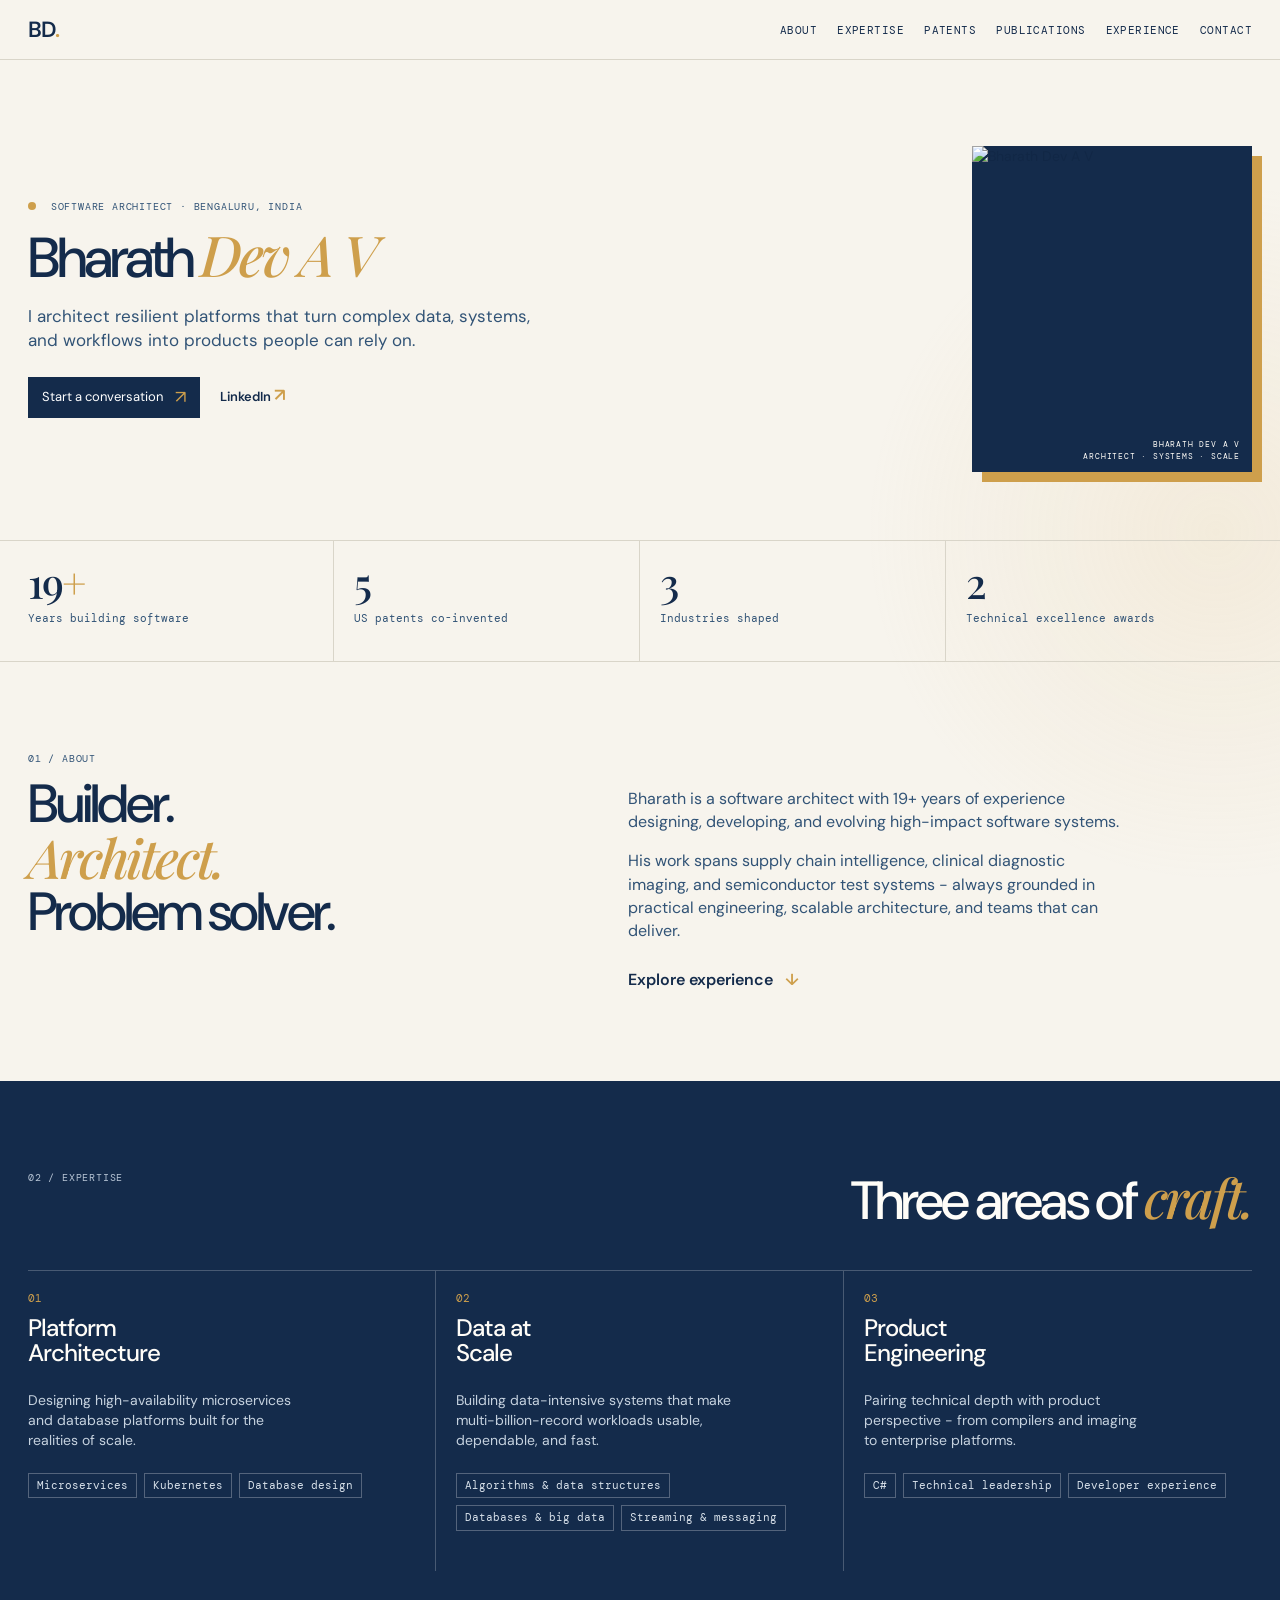
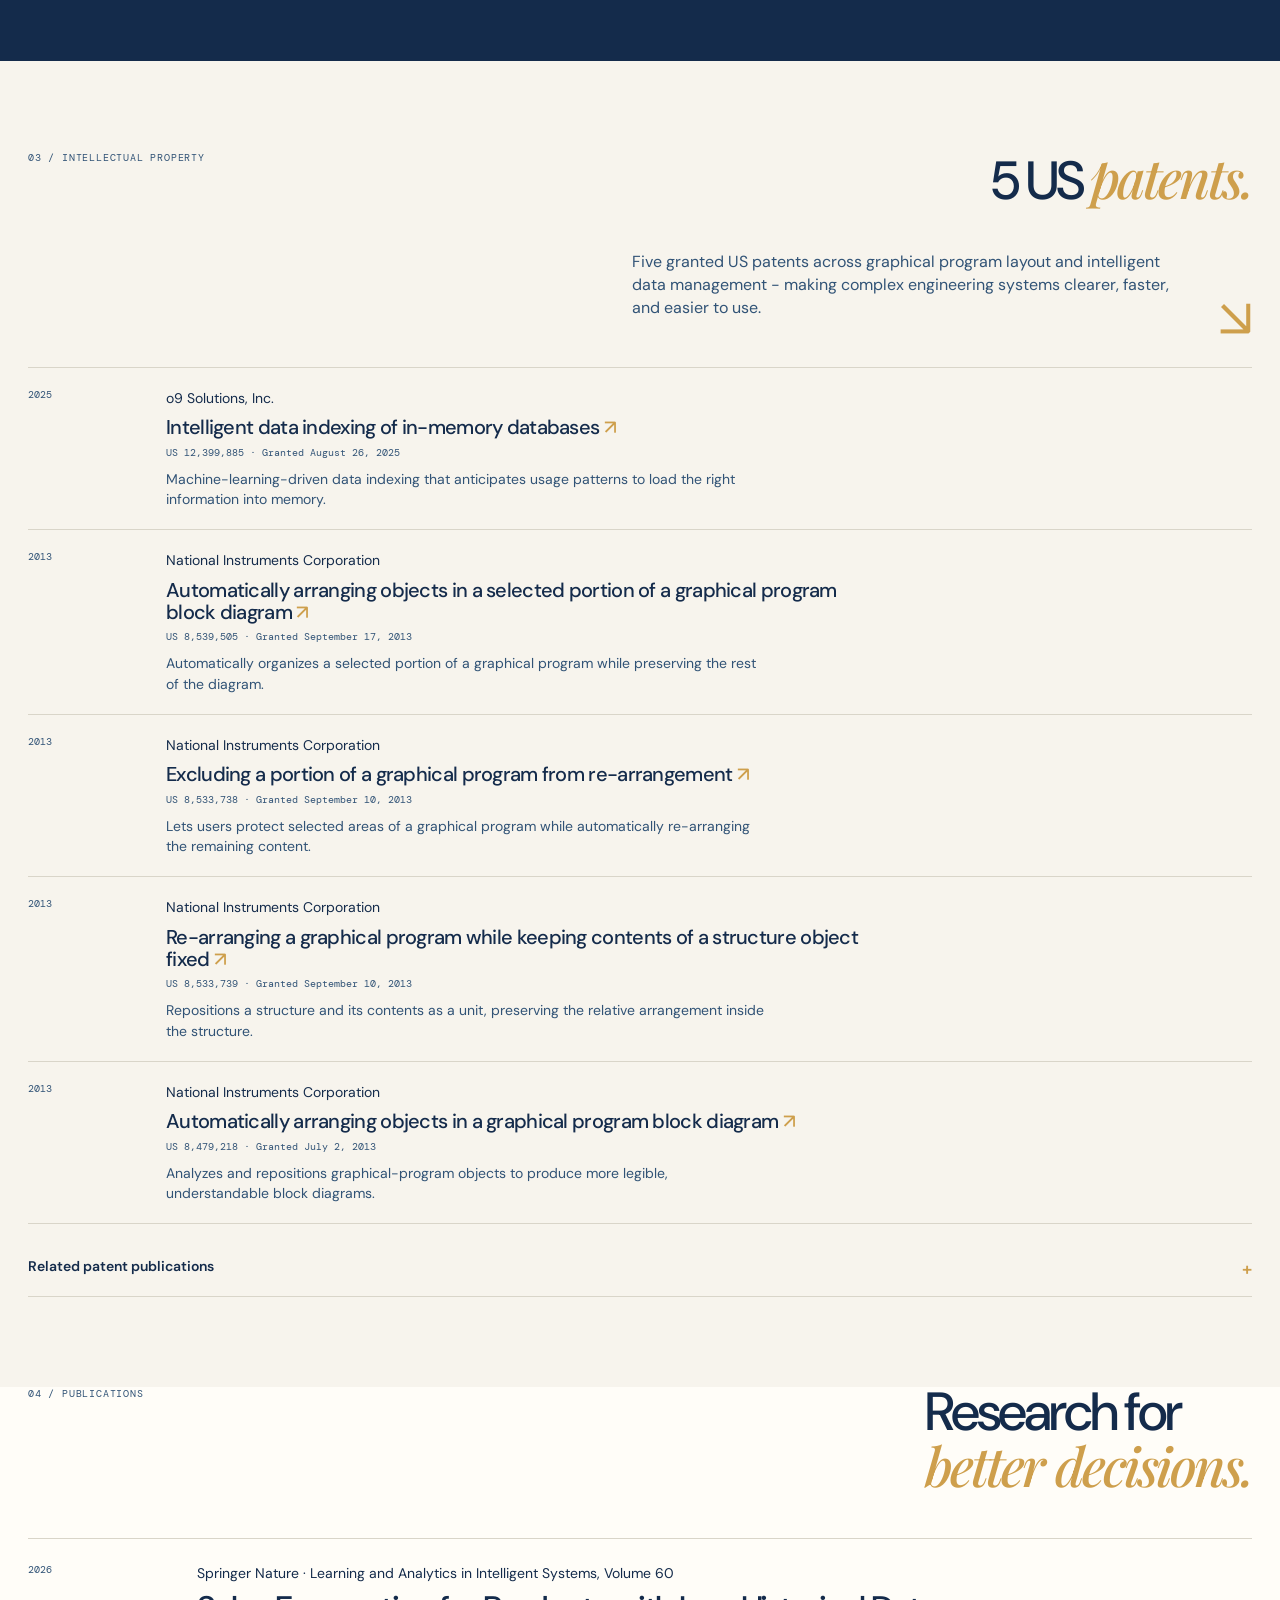
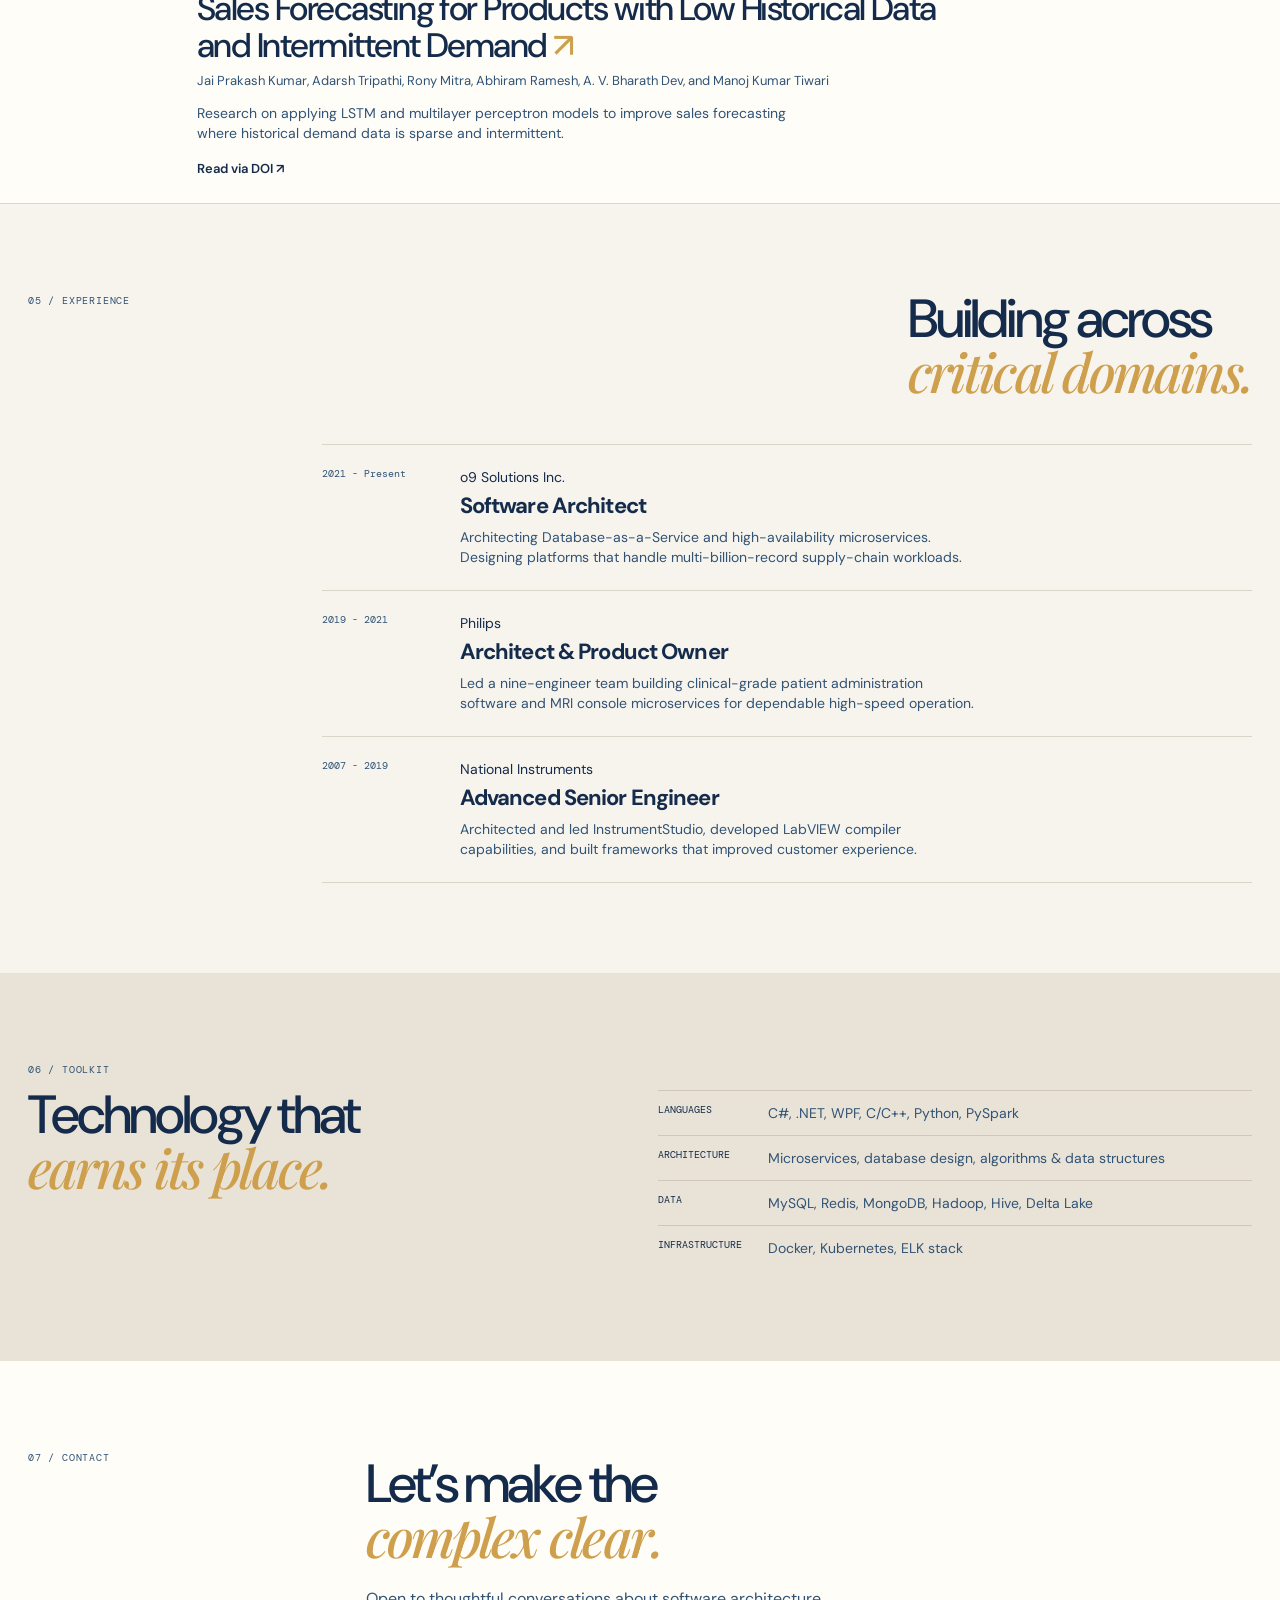
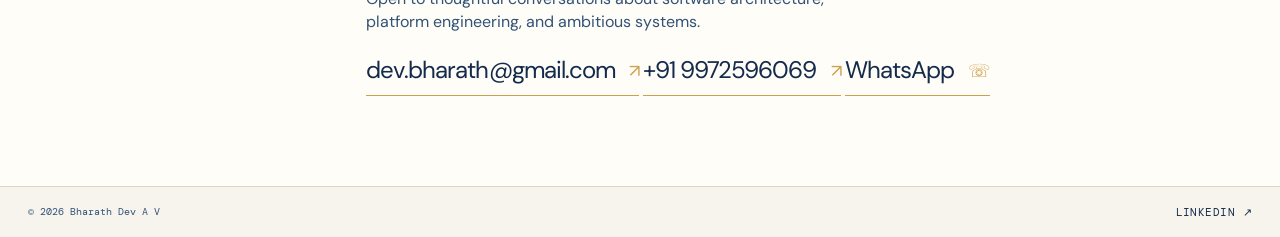
==== commit 5b08ba44: "added phone number" ====
--- a/profile-site/index.html
+++ b/profile-site/index.html
@@ -124,7 +124,13 @@
 
       <section class="contact section-shell" id="contact">
         <p class="section-label">07 / Contact</p>
-        <div><h2>Let’s make the<br /><em>complex clear.</em></h2><p>Open to thoughtful conversations about software architecture, platform engineering, and ambitious systems.</p><a class="contact-email" href="mailto:dev.bharath@gmail.com">dev.bharath@gmail.com <span>↗</span></a></div>
+        <div>
+          <h2>Let’s make the<br /><em>complex clear.</em></h2>
+          <p>Open to thoughtful conversations about software architecture, platform engineering, and ambitious systems.</p>
+          <a class="contact-email" href="mailto:dev.bharath@gmail.com">dev.bharath@gmail.com <span>↗</span></a>
+          <a class="contact-email" href="tel:+919972596069">+91 9972596069 <span>↗</span></a>
+          <a class="contact-email" href="https://wa.me/919972596069" target="_blank" rel="noreferrer">WhatsApp <span>☏</span></a>
+        </div>
       </section>
     </main>
     <footer><span>© <span id="year"></span> Bharath Dev A V</span><a href="https://www.linkedin.com/in/bharathdev/" target="_blank" rel="noreferrer">LinkedIn ↗</a></footer>
--- a/profile-site/styles.css
+++ b/profile-site/styles.css
@@ -1,6 +1,6 @@
 :root { --ink:#142b4b; --ink-soft:#315376; --cream:#f7f4ed; --paper:#fffdf8; --gold:#ce9f4c; --line:#d9d5c9; --mono:"DM Mono",monospace; --sans:"DM Sans",sans-serif; --serif:"Playfair Display",serif; }
 * { box-sizing:border-box; } html { scroll-behavior:smooth; } body { margin:0; color:var(--ink); background:var(--cream); font-family:var(--sans); font-size:14px; line-height:1.45; } .page-glow { position:fixed; z-index:-1; width:60vw; height:55vw; right:-25vw; top:20vh; border-radius:50%; background:radial-gradient(circle,rgba(228,199,145,.19),transparent 67%); }
-.site-header { height:60px; max-width:1280px; margin:auto; padding:0 28px; display:flex; justify-content:space-between; align-items:center; border-bottom:1px solid var(--line); } .brand { font:600 22px var(--sans); letter-spacing:-1px; color:var(--ink); text-decoration:none; } .brand span { color:var(--gold); } nav { display:flex; gap:20px; } nav a,footer a { color:var(--ink); text-decoration:none; font:11px var(--mono); text-transform:uppercase; letter-spacing:.04em; } nav a:hover,footer a:hover { color:var(--gold); } .menu-toggle { display:none; }
+.site-header { position:sticky; top:0; z-index:1000; height:60px; max-width:1280px; margin:auto; padding:0 28px; display:flex; justify-content:space-between; align-items:center; border-bottom:1px solid var(--line); background:rgba(247,244,237,.94); backdrop-filter:blur(10px); } .brand { font:600 22px var(--sans); letter-spacing:-1px; color:var(--ink); text-decoration:none; } .brand span { color:var(--gold); } nav { display:flex; gap:20px; } nav a,footer a { color:var(--ink); text-decoration:none; font:11px var(--mono); text-transform:uppercase; letter-spacing:.04em; } nav a:hover,footer a:hover { color:var(--gold); } .menu-toggle { display:none; }
 .section-shell { max-width:1280px; margin:auto; padding-left:28px; padding-right:28px; } .hero { min-height:480px; padding-top:70px; padding-bottom:52px; display:grid; grid-template-columns:1.15fr .85fr; align-items:center; gap:32px; } .eyebrow,.section-label { margin:0 0 14px; color:var(--ink-soft); font:10px var(--mono); text-transform:uppercase; letter-spacing:.08em; } .eyebrow span { display:inline-block; width:8px; height:8px; margin-right:8px; border-radius:50%; background:var(--gold); } h1,h2,h3,p { margin-top:0; } h1,h2 { font-weight:500; letter-spacing:-.055em; line-height:.96; } h1 { font-size:clamp(44px,5.4vw,72px); margin-bottom:20px; } .hero h1 { font-size:clamp(34px,4.4vw,62px); white-space:nowrap; } h1 em,h2 em { color:var(--gold); font-family:var(--serif); font-weight:500; } .hero-statement { max-width:520px; color:var(--ink-soft); font-size:17px; line-height:1.4; } .hero-actions { display:flex; align-items:center; gap:20px; margin-top:24px; } .button { display:inline-flex; align-items:center; gap:12px; padding:11px 14px; color:white; background:var(--ink); text-decoration:none; font-size:13px; } .button:hover { background:var(--ink-soft); } .button span,.text-link span,.contact-email span { color:var(--gold); font-size:18px; line-height:0; } .text-link { color:var(--ink); font-size:13px; font-weight:600; text-decoration:none; } .text-link:hover { color:var(--gold); }
 .hero-portrait { position:relative; justify-self:end; width:min(24vw,280px); margin:0; overflow:hidden; background:var(--ink); box-shadow:10px 10px 0 var(--gold); } .hero-portrait img { display:block; width:100%; aspect-ratio:4 / 4.65; object-fit:cover; object-position:center 36%; filter:saturate(.92) contrast(1.04); } .hero-portrait figcaption { position:absolute; right:0; bottom:0; left:0; padding:10px 12px; color:var(--paper); background:linear-gradient(transparent,rgba(20,43,75,.94)); font:8px/1.4 var(--mono); letter-spacing:.1em; text-align:right; }
 .stats { display:grid; grid-template-columns:repeat(4,1fr); border-top:1px solid var(--line); border-bottom:1px solid var(--line); } .stats div { min-height:120px; padding:22px 18px 18px 0; border-right:1px solid var(--line); } .stats div:not(:first-child) { padding-left:20px; } .stats div:last-child { border:0; } .stats strong { display:block; font:500 42px/.95 var(--serif); letter-spacing:-.05em; } .stats strong span { color:var(--gold); } .stats p { margin:8px 0 0; color:var(--ink-soft); font:11px var(--mono); }
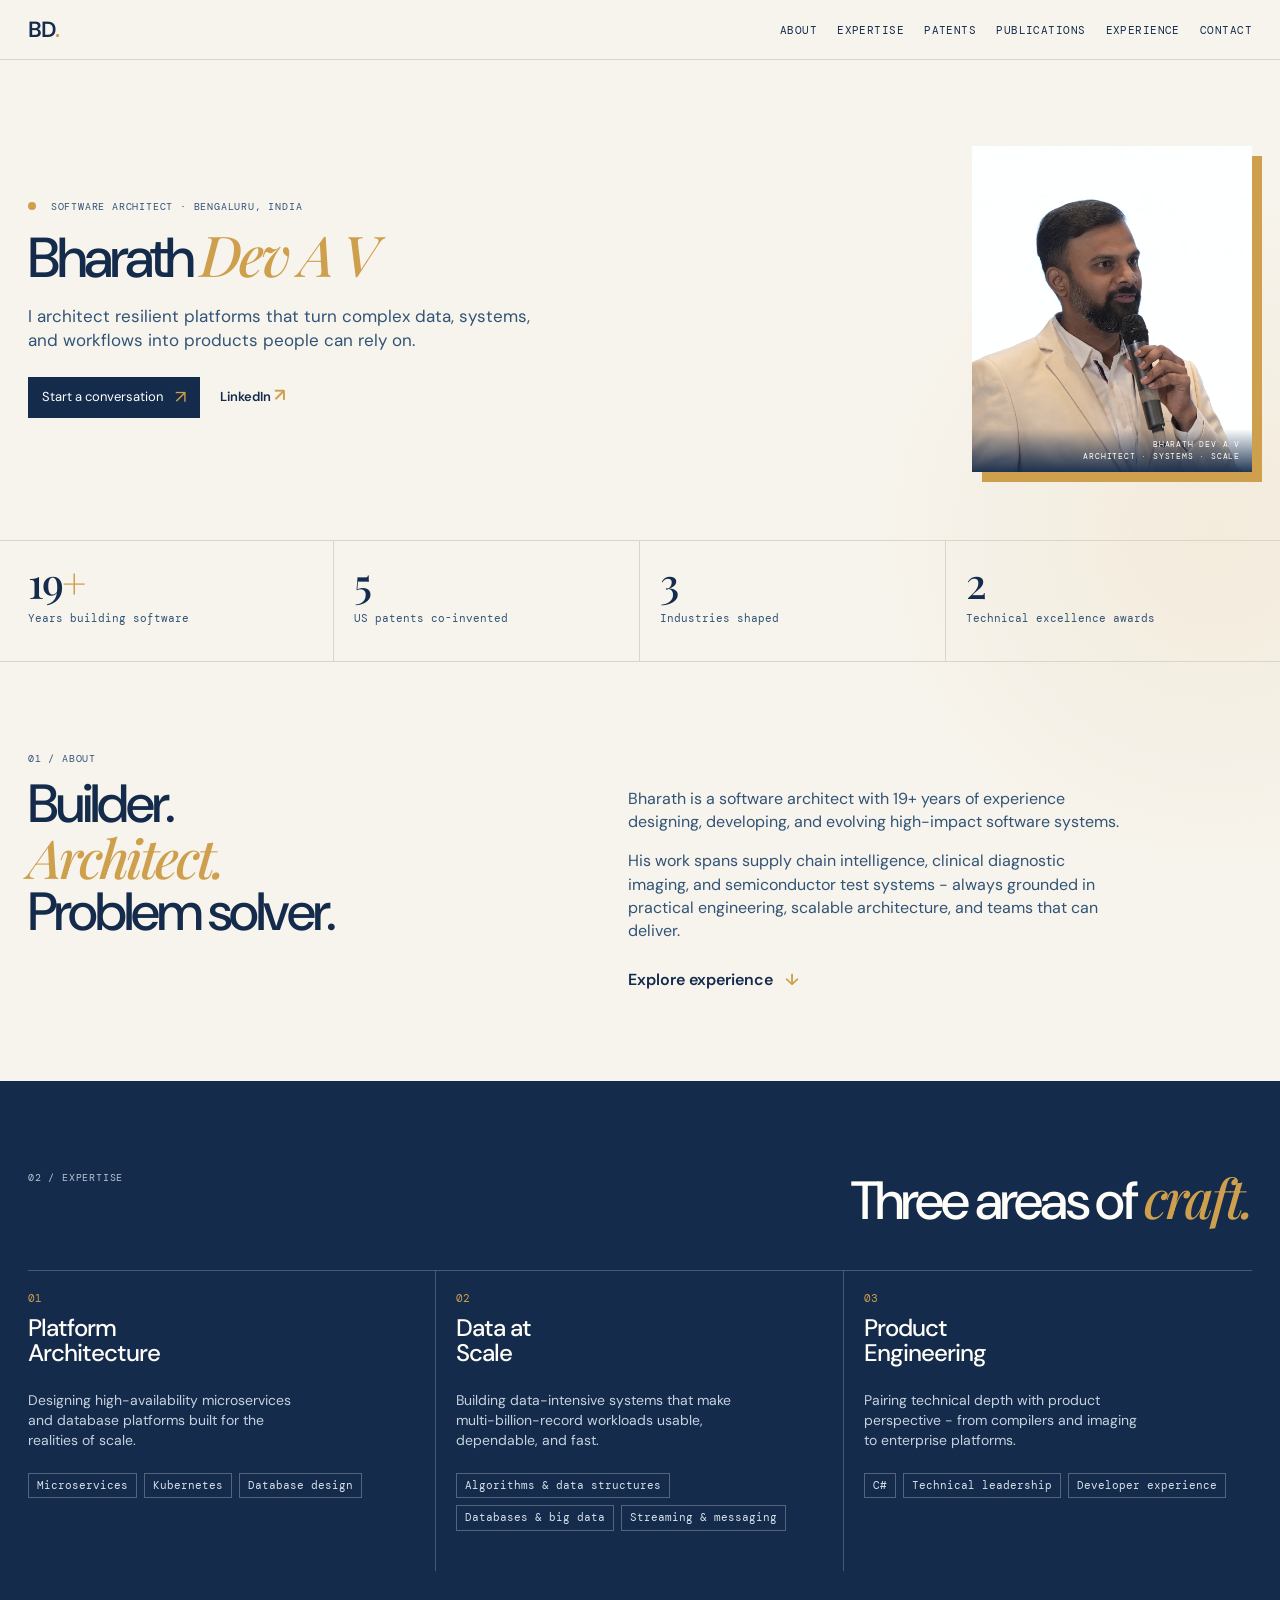
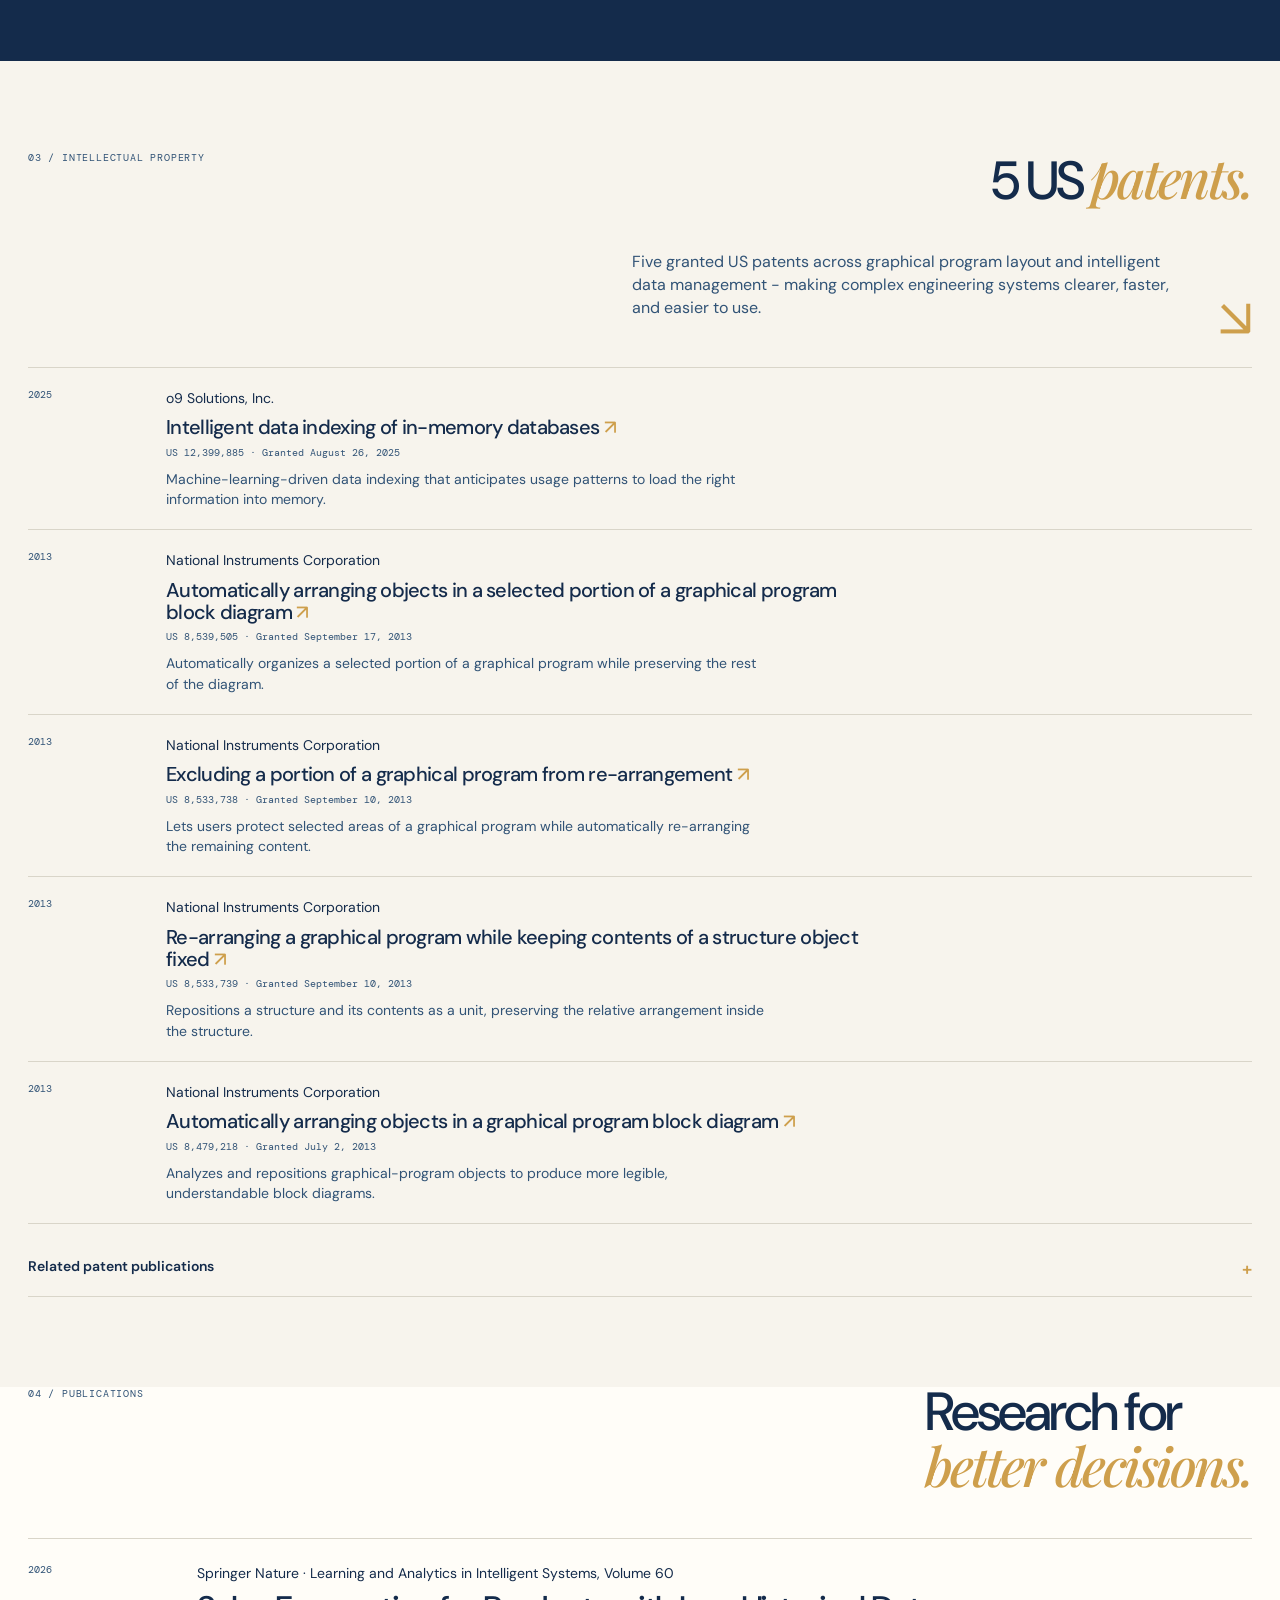
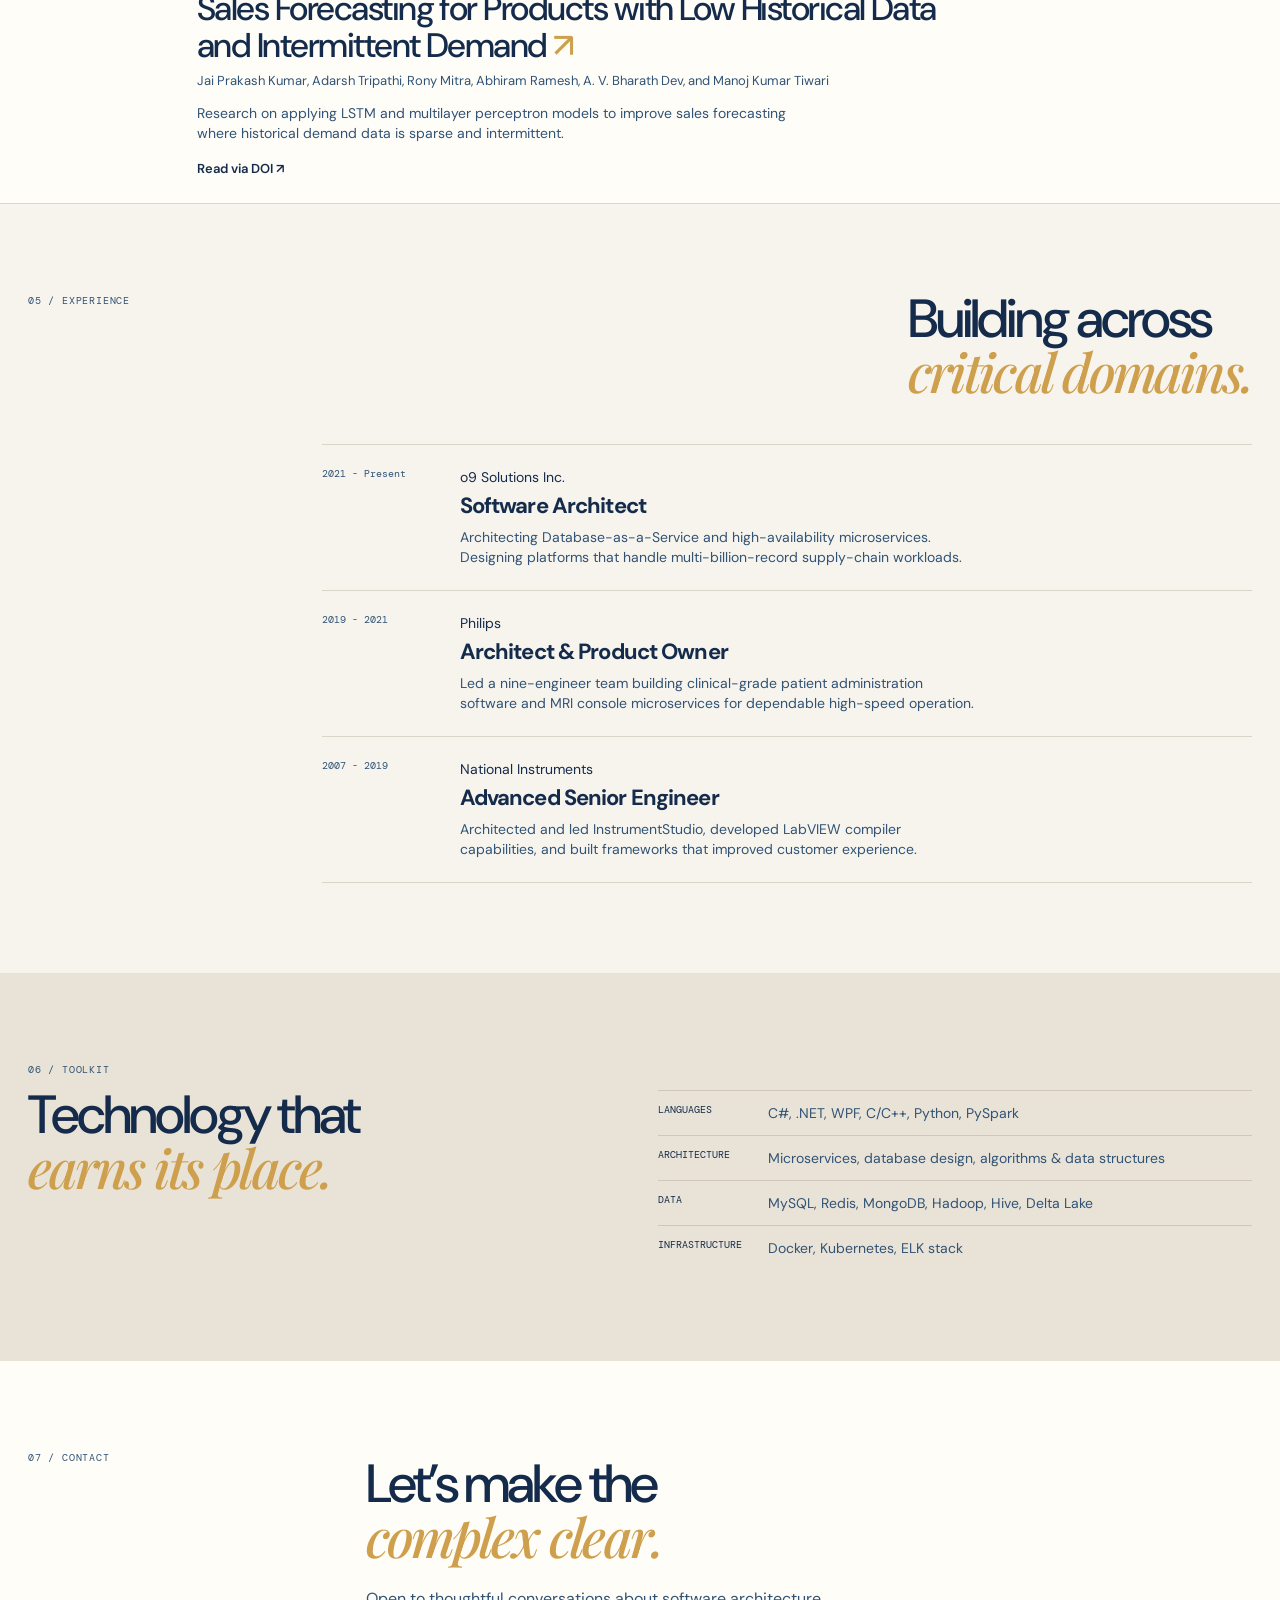
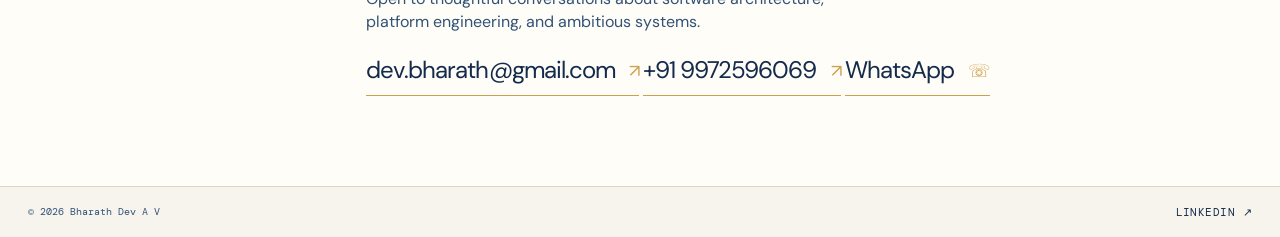
==== commit 38bac04a: "Fix portrait image path" ====
--- a/profile-site/index.html
+++ b/profile-site/index.html
@@ -45,7 +45,7 @@
           </div>
         </div>
         <figure class="hero-portrait">
-          <img src="assets/bharath-dev-profile2.jpg" alt="Bharath Dev A V" />
+          <img src="assets/bharath-dev-profile2.JPG" alt="Bharath Dev A V" />
           <figcaption>BHARATH DEV A V<br />ARCHITECT · SYSTEMS · SCALE</figcaption>
         </figure>
       </section>
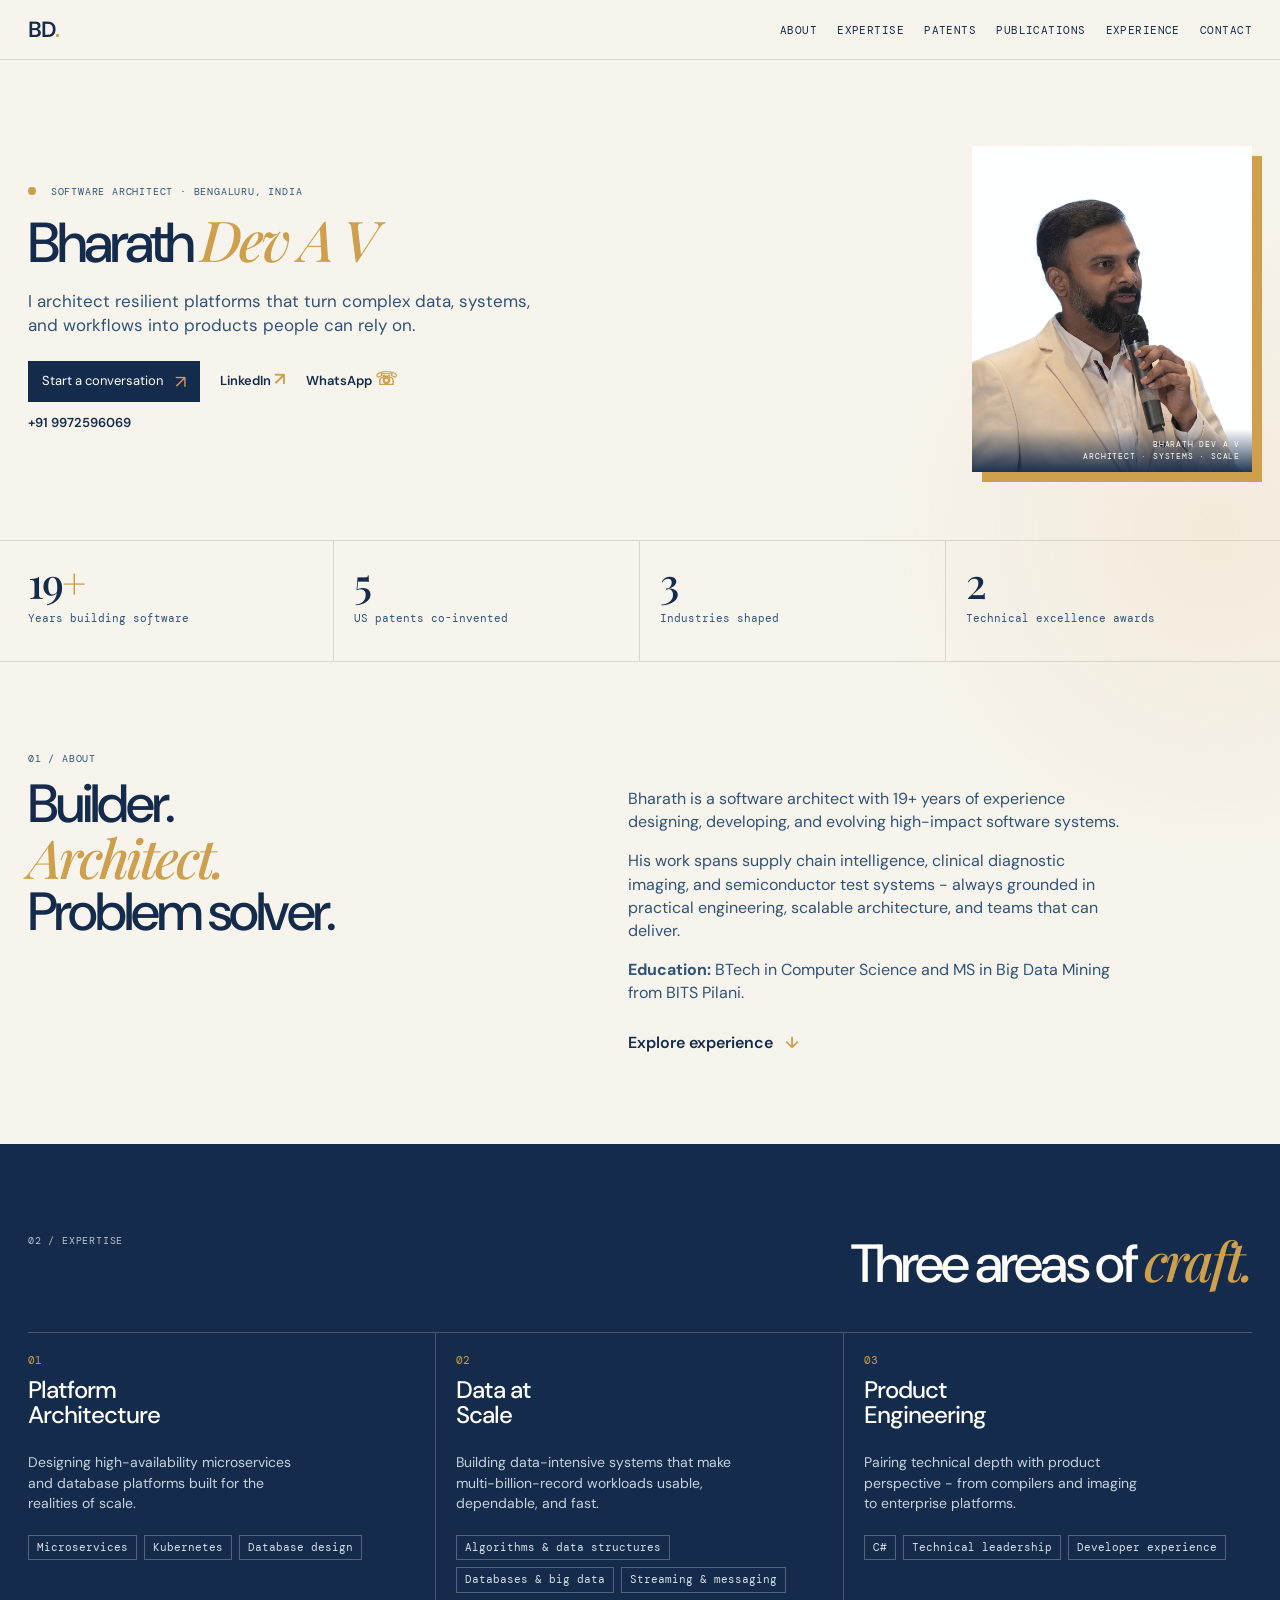
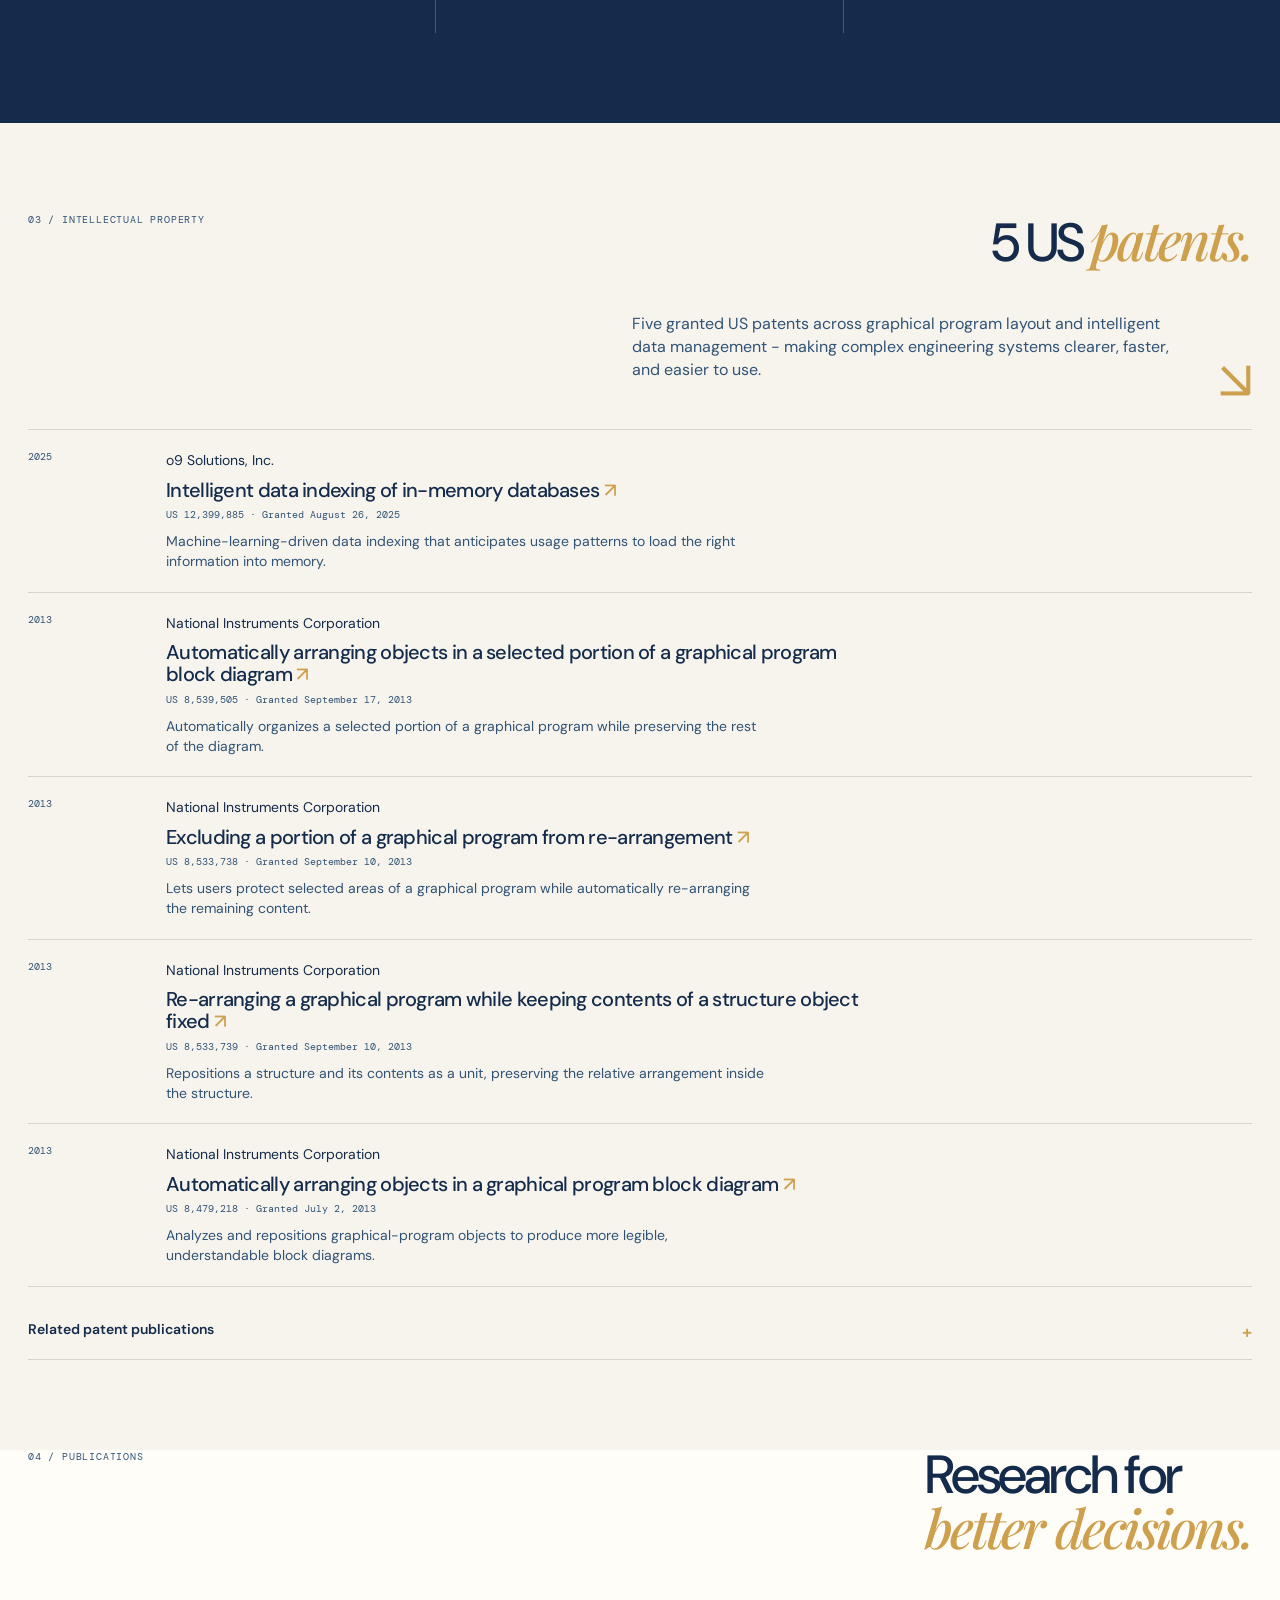
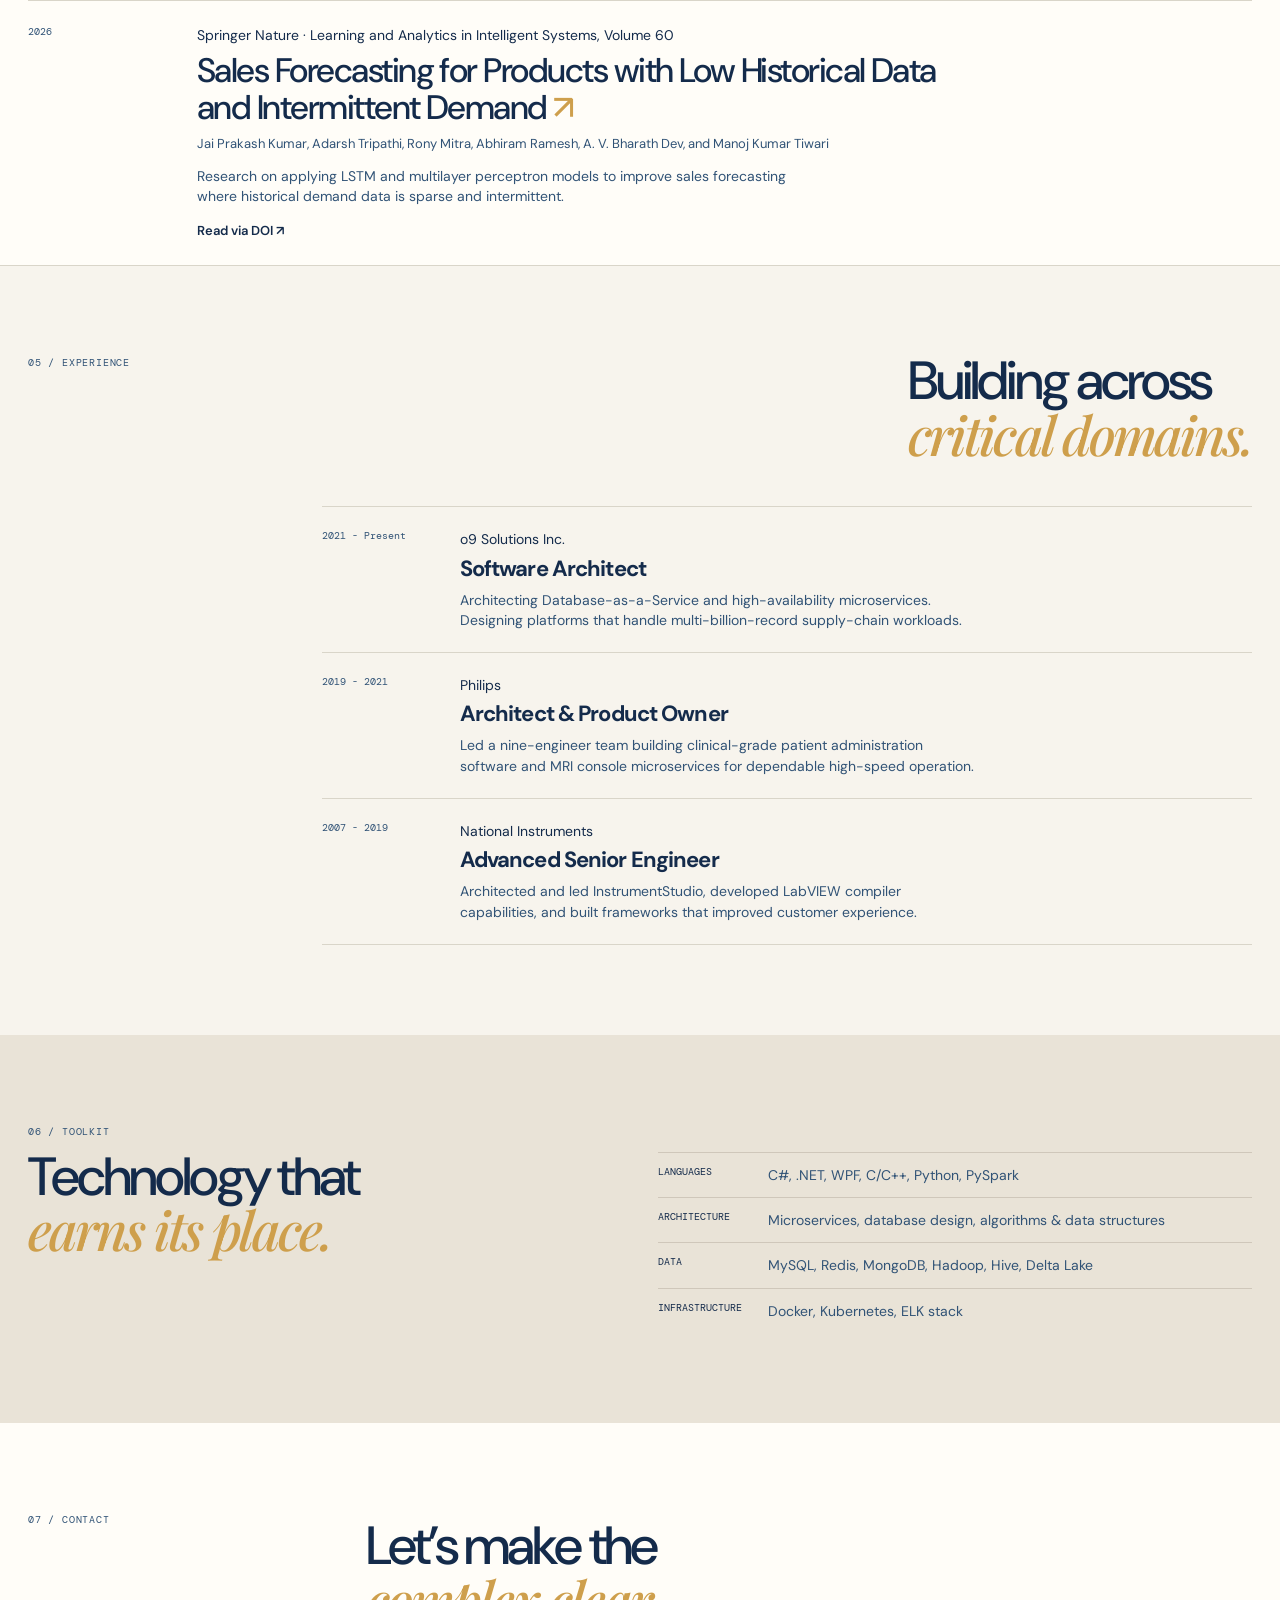
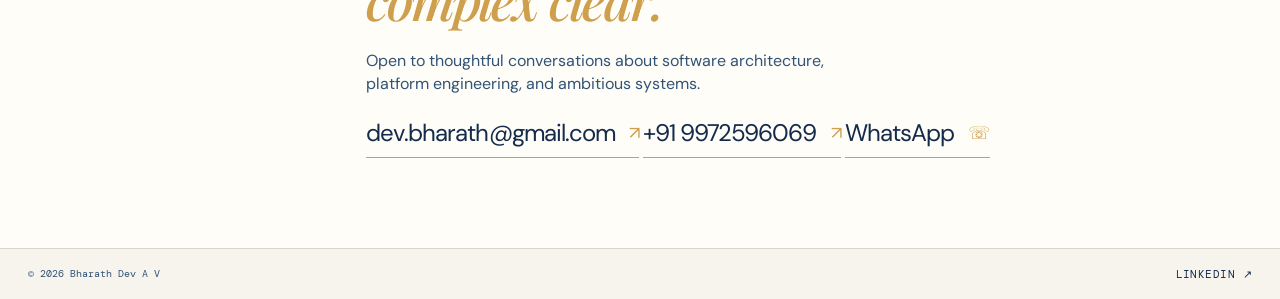
==== commit 8e1edce7: "Add WhatsApp link and education details" ====
--- a/profile-site/index.html
+++ b/profile-site/index.html
@@ -42,6 +42,10 @@
           <div class="hero-actions">
             <a class="button button-primary" href="mailto:dev.bharath@gmail.com">Start a conversation <span>↗</span></a>
             <a class="text-link" href="https://www.linkedin.com/in/bharathdev/" target="_blank" rel="noreferrer">LinkedIn <span>↗</span></a>
+            <a class="text-link" href="https://wa.me/919972596069" target="_blank" rel="noreferrer">WhatsApp <span>☏</span></a>
+          </div>
+          <div class="hero-contact-row">
+            <a class="text-link" href="tel:+919972596069">+91 9972596069</a>
           </div>
         </div>
         <figure class="hero-portrait">
@@ -64,6 +68,7 @@
           <div class="prose">
             <p>Bharath is a software architect with 19+ years of experience designing, developing, and evolving high-impact software systems.</p>
             <p>His work spans supply chain intelligence, clinical diagnostic imaging, and semiconductor test systems - always grounded in practical engineering, scalable architecture, and teams that can deliver.</p>
+            <p><strong>Education:</strong> BTech in Computer Science and MS in Big Data Mining from BITS Pilani.</p>
             <a class="arrow-link" href="#experience">Explore experience <span>↓</span></a>
           </div>
         </div>
--- a/profile-site/styles.css
+++ b/profile-site/styles.css
@@ -1,7 +1,7 @@
 :root { --ink:#142b4b; --ink-soft:#315376; --cream:#f7f4ed; --paper:#fffdf8; --gold:#ce9f4c; --line:#d9d5c9; --mono:"DM Mono",monospace; --sans:"DM Sans",sans-serif; --serif:"Playfair Display",serif; }
 * { box-sizing:border-box; } html { scroll-behavior:smooth; } body { margin:0; color:var(--ink); background:var(--cream); font-family:var(--sans); font-size:14px; line-height:1.45; } .page-glow { position:fixed; z-index:-1; width:60vw; height:55vw; right:-25vw; top:20vh; border-radius:50%; background:radial-gradient(circle,rgba(228,199,145,.19),transparent 67%); }
 .site-header { position:sticky; top:0; z-index:1000; height:60px; max-width:1280px; margin:auto; padding:0 28px; display:flex; justify-content:space-between; align-items:center; border-bottom:1px solid var(--line); background:rgba(247,244,237,.94); backdrop-filter:blur(10px); } .brand { font:600 22px var(--sans); letter-spacing:-1px; color:var(--ink); text-decoration:none; } .brand span { color:var(--gold); } nav { display:flex; gap:20px; } nav a,footer a { color:var(--ink); text-decoration:none; font:11px var(--mono); text-transform:uppercase; letter-spacing:.04em; } nav a:hover,footer a:hover { color:var(--gold); } .menu-toggle { display:none; }
-.section-shell { max-width:1280px; margin:auto; padding-left:28px; padding-right:28px; } .hero { min-height:480px; padding-top:70px; padding-bottom:52px; display:grid; grid-template-columns:1.15fr .85fr; align-items:center; gap:32px; } .eyebrow,.section-label { margin:0 0 14px; color:var(--ink-soft); font:10px var(--mono); text-transform:uppercase; letter-spacing:.08em; } .eyebrow span { display:inline-block; width:8px; height:8px; margin-right:8px; border-radius:50%; background:var(--gold); } h1,h2,h3,p { margin-top:0; } h1,h2 { font-weight:500; letter-spacing:-.055em; line-height:.96; } h1 { font-size:clamp(44px,5.4vw,72px); margin-bottom:20px; } .hero h1 { font-size:clamp(34px,4.4vw,62px); white-space:nowrap; } h1 em,h2 em { color:var(--gold); font-family:var(--serif); font-weight:500; } .hero-statement { max-width:520px; color:var(--ink-soft); font-size:17px; line-height:1.4; } .hero-actions { display:flex; align-items:center; gap:20px; margin-top:24px; } .button { display:inline-flex; align-items:center; gap:12px; padding:11px 14px; color:white; background:var(--ink); text-decoration:none; font-size:13px; } .button:hover { background:var(--ink-soft); } .button span,.text-link span,.contact-email span { color:var(--gold); font-size:18px; line-height:0; } .text-link { color:var(--ink); font-size:13px; font-weight:600; text-decoration:none; } .text-link:hover { color:var(--gold); }
+.section-shell { max-width:1280px; margin:auto; padding-left:28px; padding-right:28px; } .hero { min-height:480px; padding-top:70px; padding-bottom:52px; display:grid; grid-template-columns:1.15fr .85fr; align-items:center; gap:32px; } .eyebrow,.section-label { margin:0 0 14px; color:var(--ink-soft); font:10px var(--mono); text-transform:uppercase; letter-spacing:.08em; } .eyebrow span { display:inline-block; width:8px; height:8px; margin-right:8px; border-radius:50%; background:var(--gold); } h1,h2,h3,p { margin-top:0; } h1,h2 { font-weight:500; letter-spacing:-.055em; line-height:.96; } h1 { font-size:clamp(44px,5.4vw,72px); margin-bottom:20px; } .hero h1 { font-size:clamp(34px,4.4vw,62px); white-space:nowrap; } h1 em,h2 em { color:var(--gold); font-family:var(--serif); font-weight:500; } .hero-statement { max-width:520px; color:var(--ink-soft); font-size:17px; line-height:1.4; } .hero-actions { display:flex; align-items:center; gap:20px; margin-top:24px; flex-wrap:wrap; } .hero-contact-row { margin-top:10px; } .button { display:inline-flex; align-items:center; gap:12px; padding:11px 14px; color:white; background:var(--ink); text-decoration:none; font-size:13px; } .button:hover { background:var(--ink-soft); } .button span,.text-link span,.contact-email span { color:var(--gold); font-size:18px; line-height:0; } .text-link { color:var(--ink); font-size:13px; font-weight:600; text-decoration:none; } .text-link:hover { color:var(--gold); }
 .hero-portrait { position:relative; justify-self:end; width:min(24vw,280px); margin:0; overflow:hidden; background:var(--ink); box-shadow:10px 10px 0 var(--gold); } .hero-portrait img { display:block; width:100%; aspect-ratio:4 / 4.65; object-fit:cover; object-position:center 36%; filter:saturate(.92) contrast(1.04); } .hero-portrait figcaption { position:absolute; right:0; bottom:0; left:0; padding:10px 12px; color:var(--paper); background:linear-gradient(transparent,rgba(20,43,75,.94)); font:8px/1.4 var(--mono); letter-spacing:.1em; text-align:right; }
 .stats { display:grid; grid-template-columns:repeat(4,1fr); border-top:1px solid var(--line); border-bottom:1px solid var(--line); } .stats div { min-height:120px; padding:22px 18px 18px 0; border-right:1px solid var(--line); } .stats div:not(:first-child) { padding-left:20px; } .stats div:last-child { border:0; } .stats strong { display:block; font:500 42px/.95 var(--serif); letter-spacing:-.05em; } .stats strong span { color:var(--gold); } .stats p { margin:8px 0 0; color:var(--ink-soft); font:11px var(--mono); }
 .about,.expertise,.patents,.experience,.toolkit,.contact { padding-top:90px; padding-bottom:90px; } .section-content { display:grid; grid-template-columns:.95fr 1.05fr; gap:36px; } h2 { font-size:clamp(34px,4.2vw,60px); margin-bottom:0; } .prose { max-width:500px; padding-top:8px; color:var(--ink-soft); font-size:16px; } .prose p { margin-bottom:16px; } .arrow-link { display:inline-flex; gap:12px; margin-top:10px; color:var(--ink); text-decoration:none; font-weight:600; } .arrow-link span { color:var(--gold); }
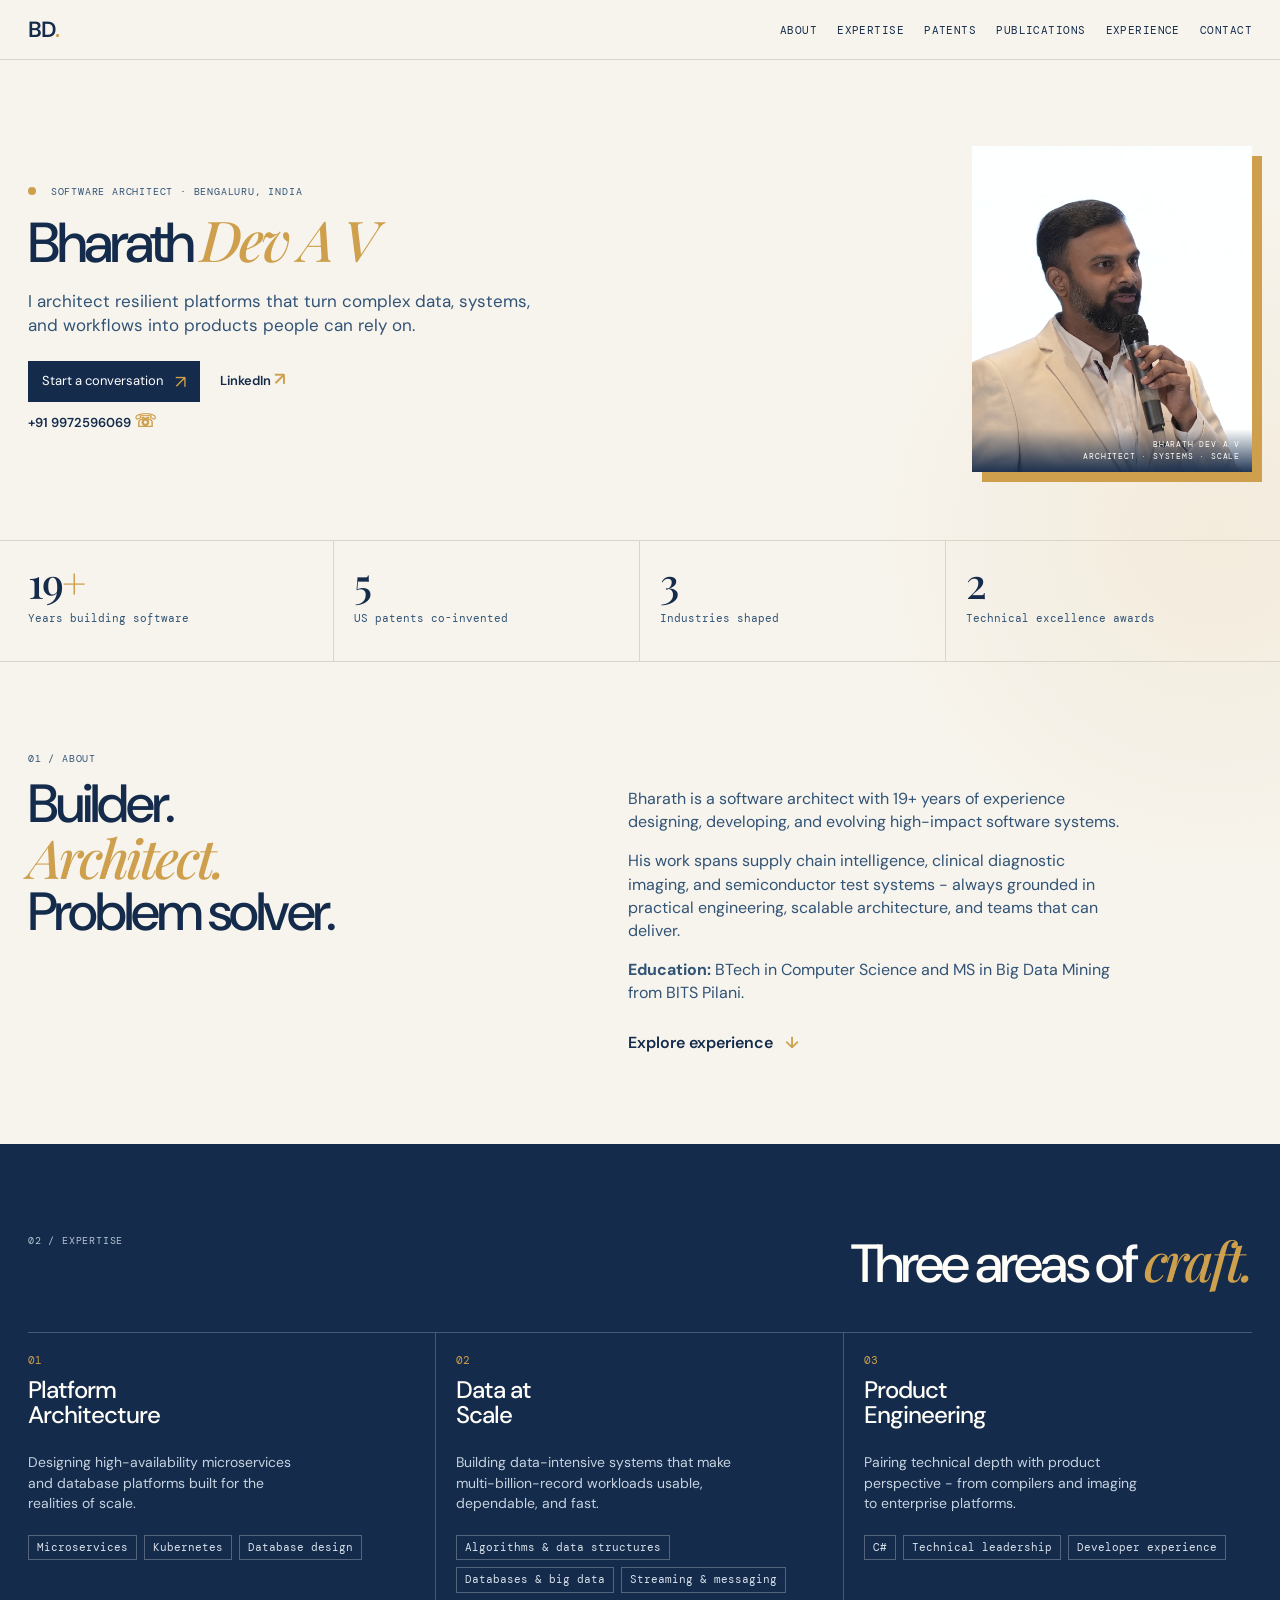
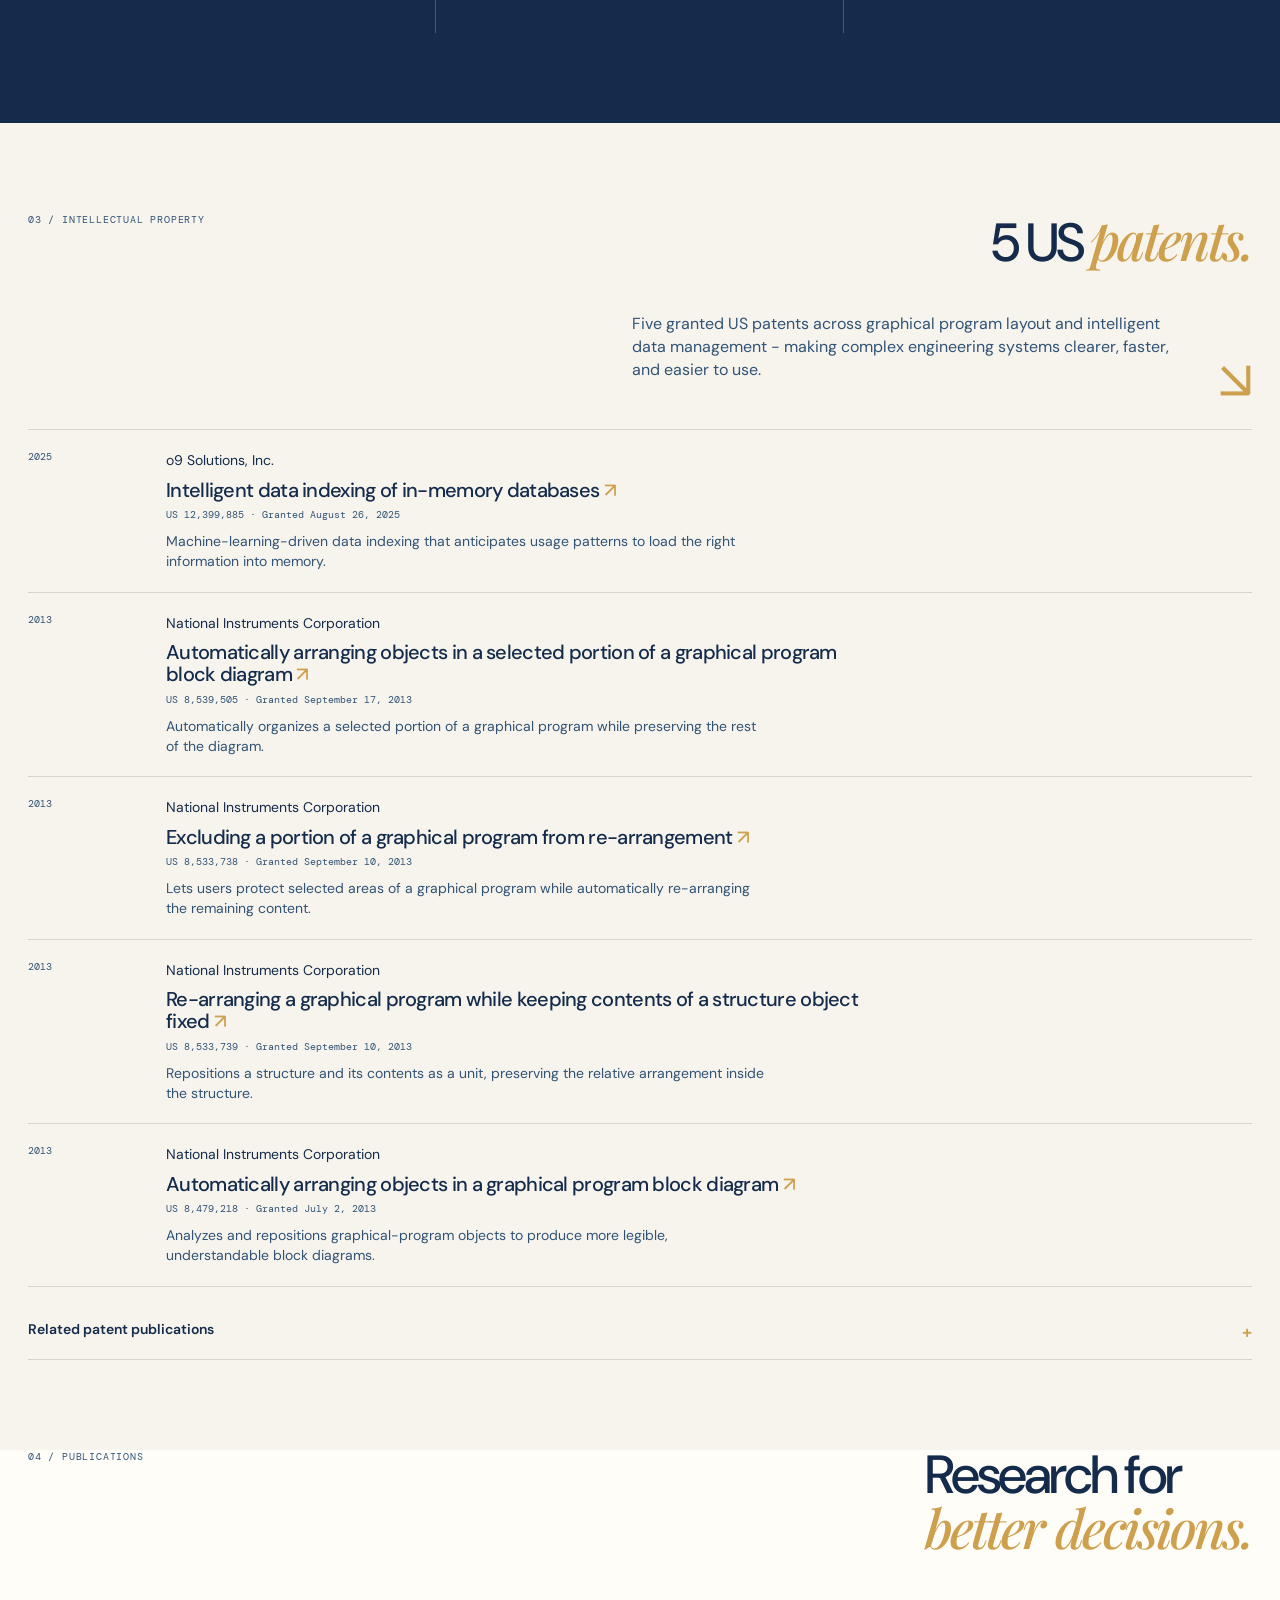
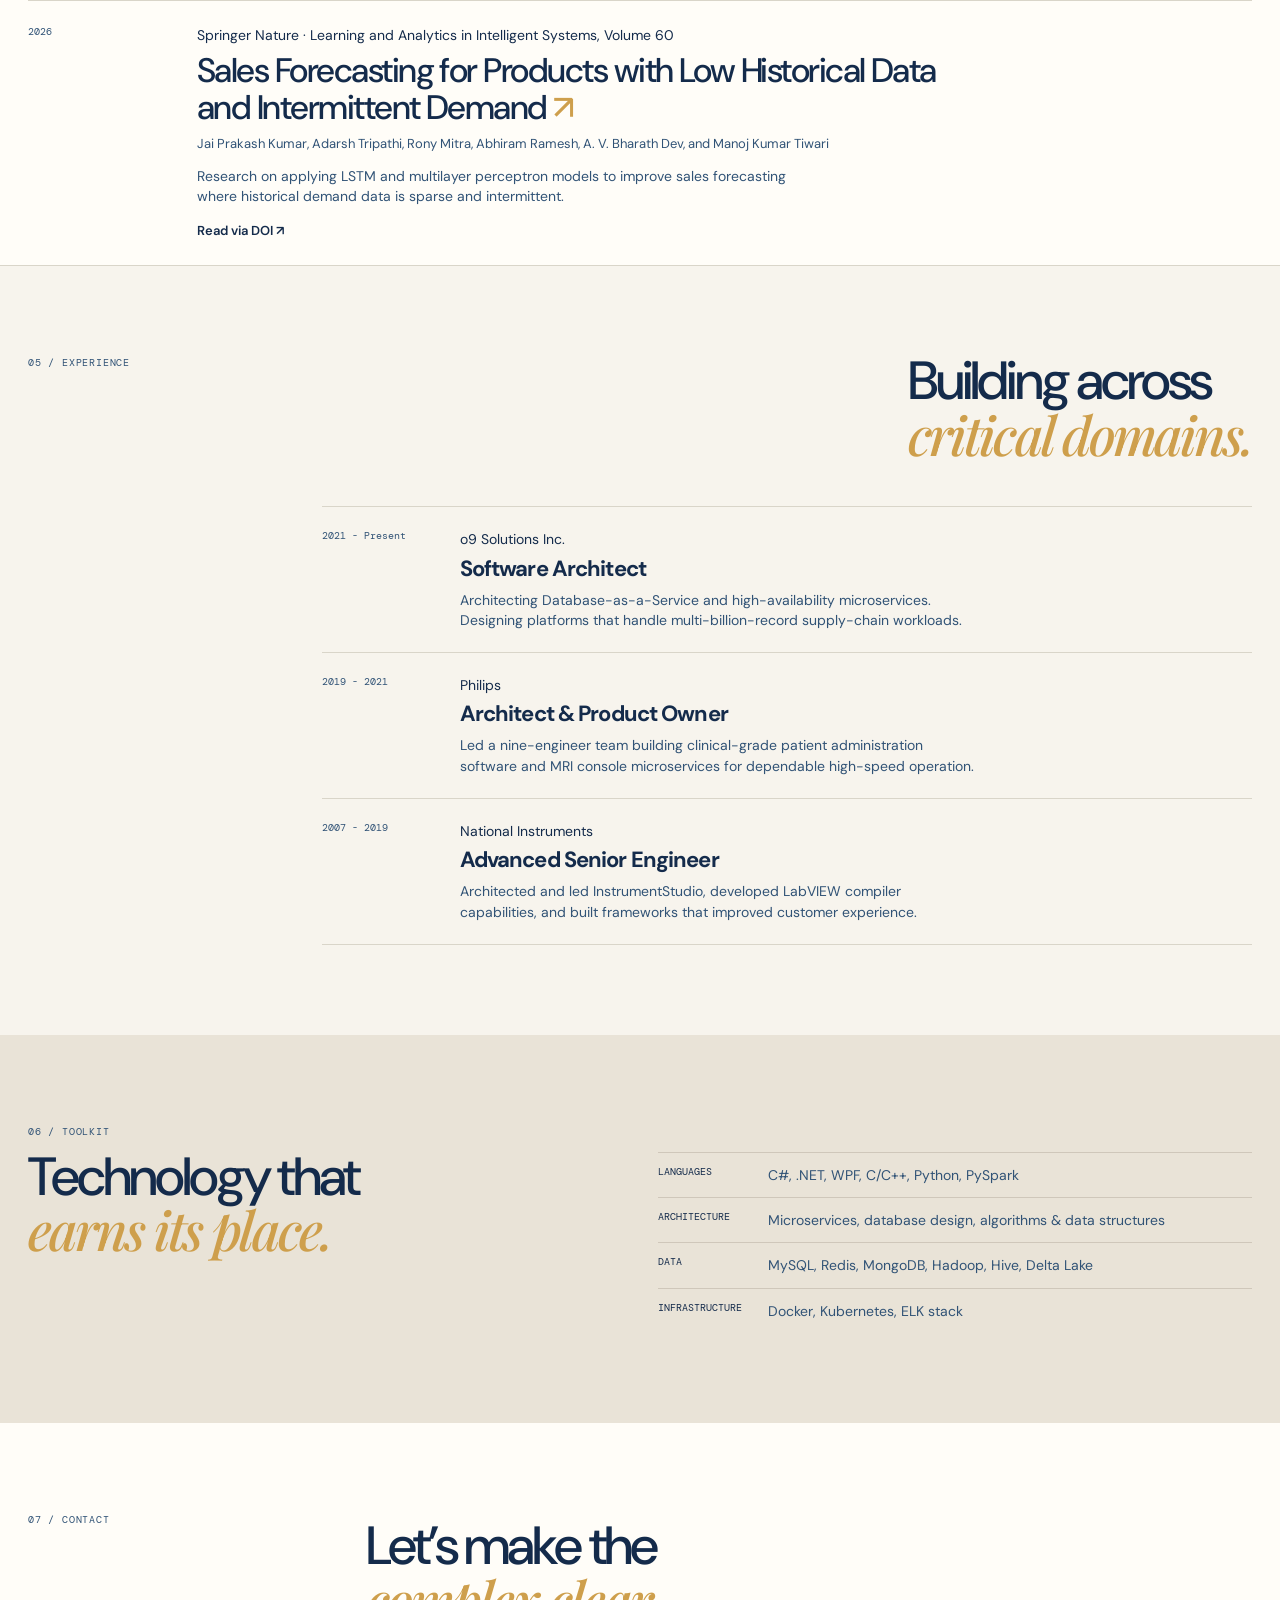
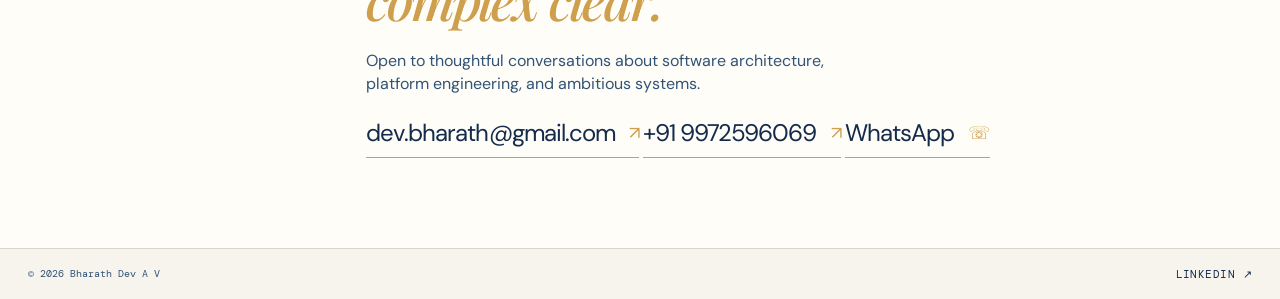
==== commit 6774b9b7: "Simplify hero contact link" ====
--- a/profile-site/index.html
+++ b/profile-site/index.html
@@ -42,10 +42,9 @@
           <div class="hero-actions">
             <a class="button button-primary" href="mailto:dev.bharath@gmail.com">Start a conversation <span>↗</span></a>
             <a class="text-link" href="https://www.linkedin.com/in/bharathdev/" target="_blank" rel="noreferrer">LinkedIn <span>↗</span></a>
-            <a class="text-link" href="https://wa.me/919972596069" target="_blank" rel="noreferrer">WhatsApp <span>☏</span></a>
           </div>
           <div class="hero-contact-row">
-            <a class="text-link" href="tel:+919972596069">+91 9972596069</a>
+            <a class="text-link" href="https://wa.me/919972596069" target="_blank" rel="noreferrer">+91 9972596069 <span>☏</span></a>
           </div>
         </div>
         <figure class="hero-portrait">
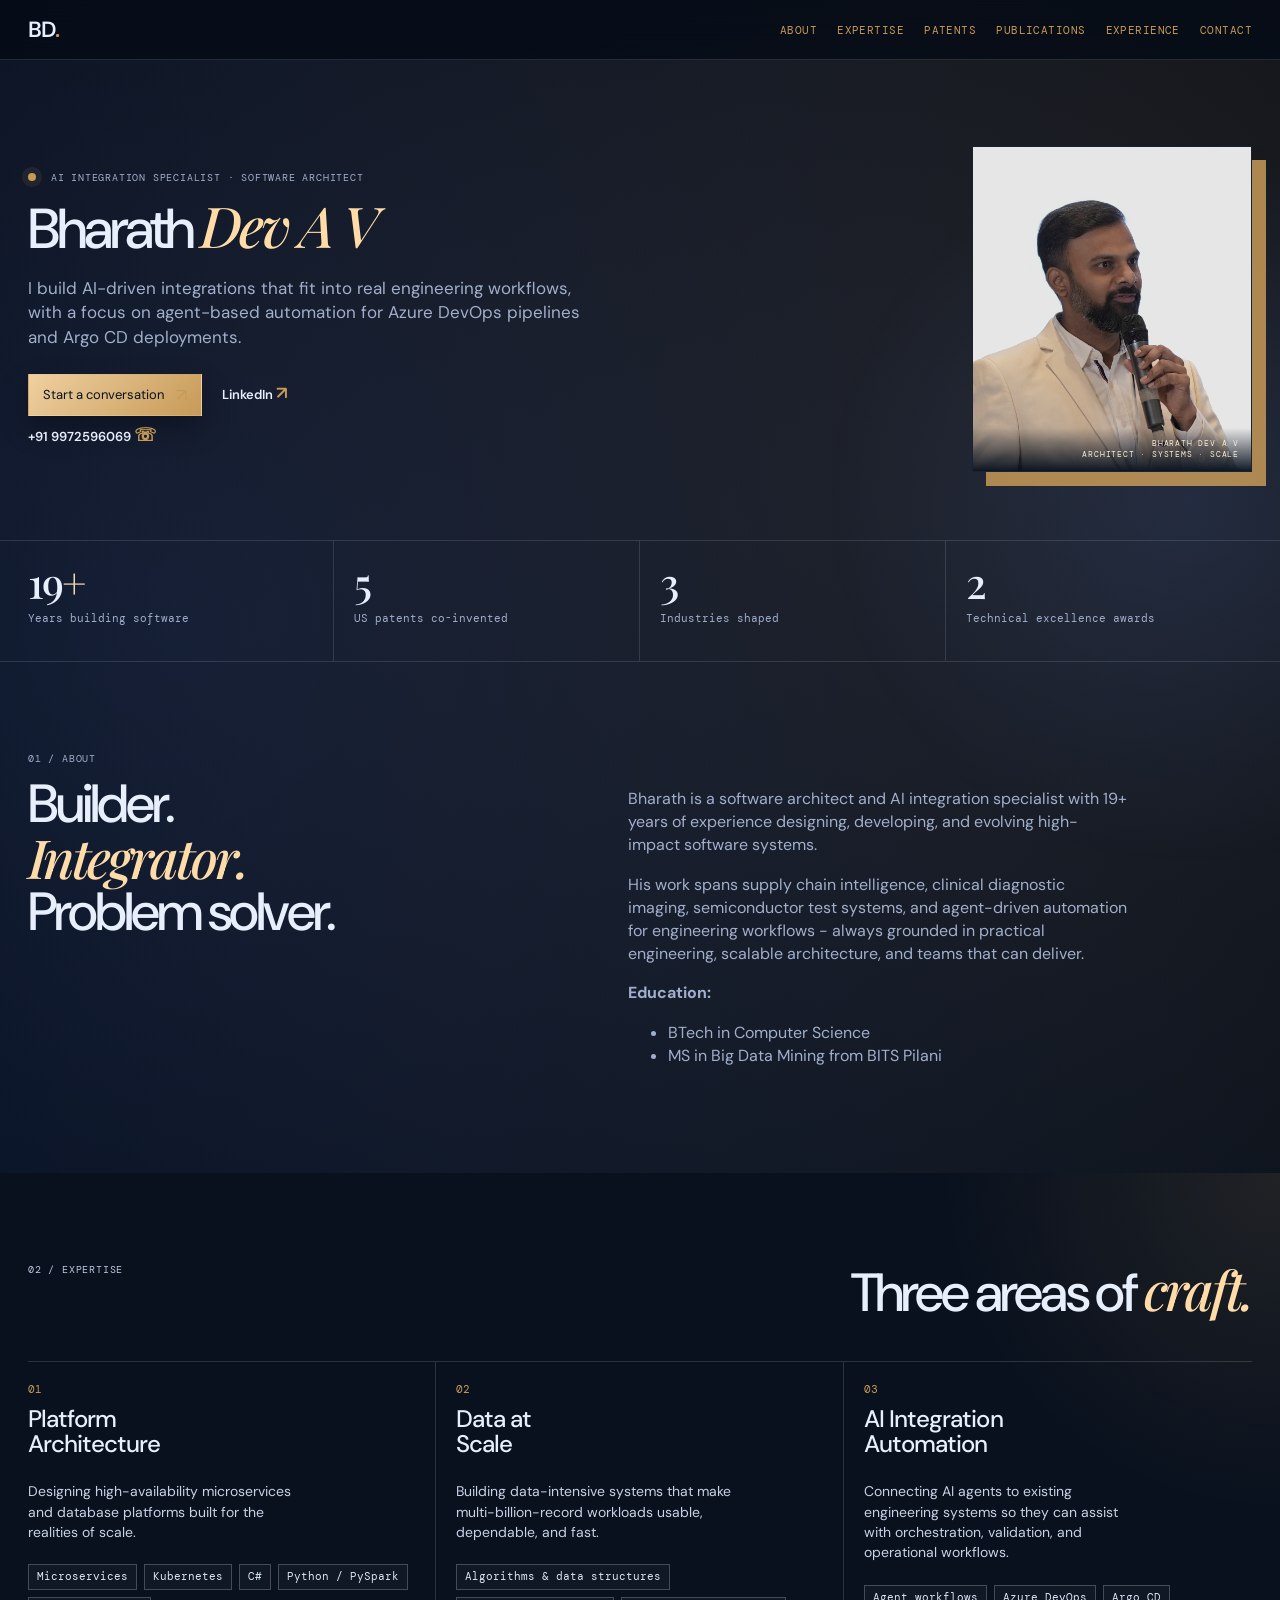
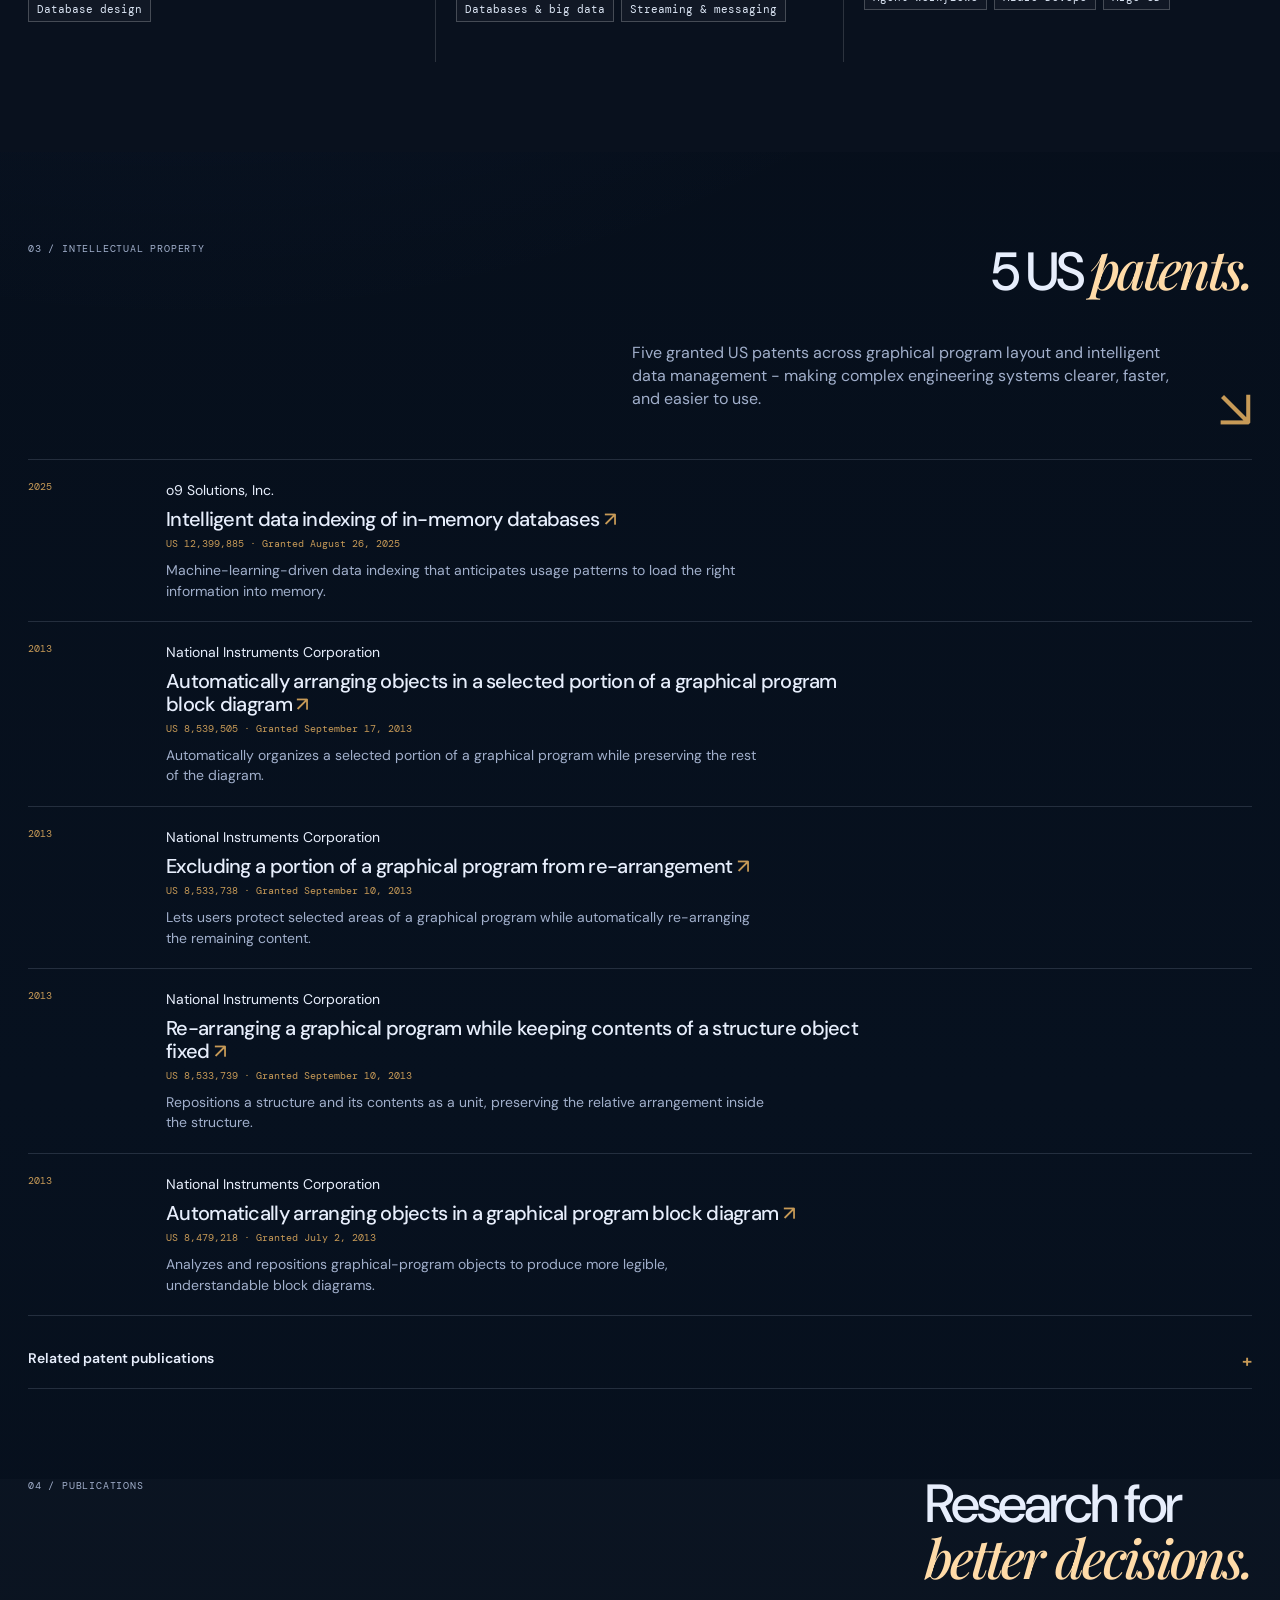
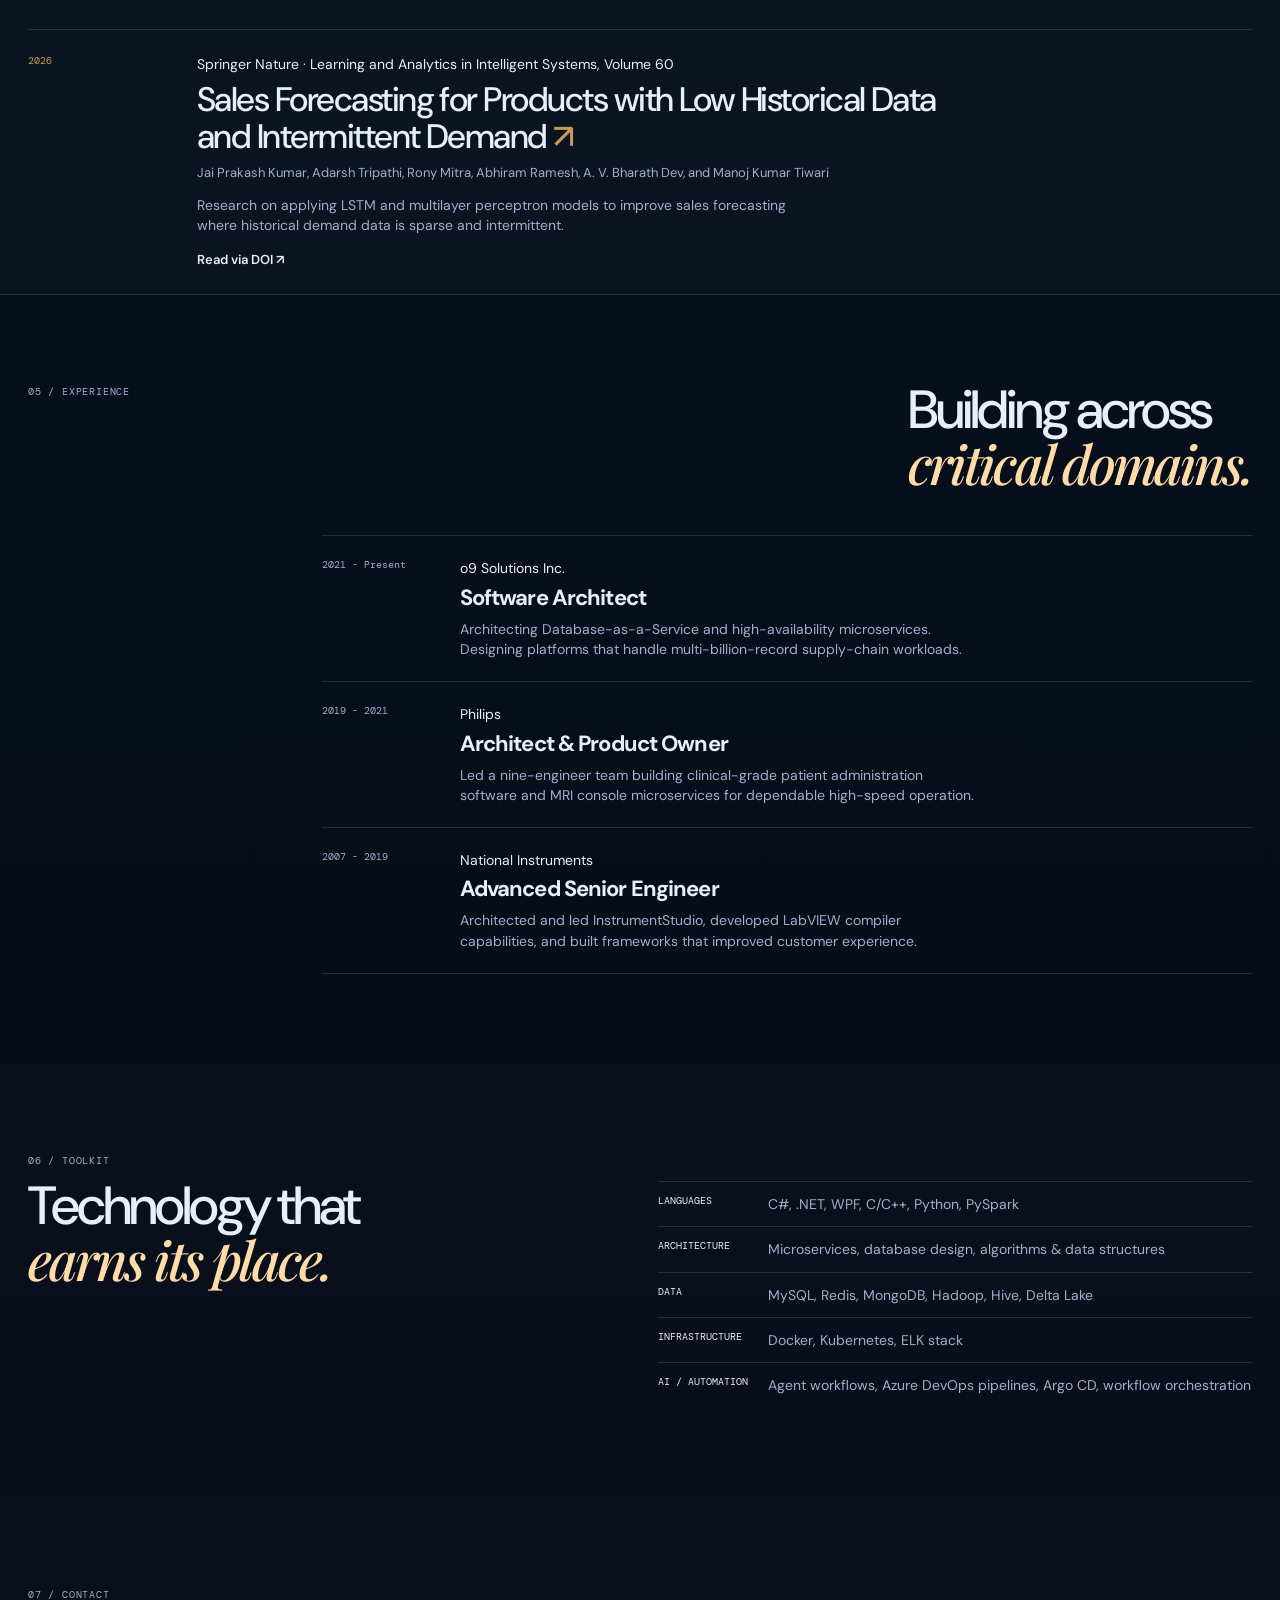
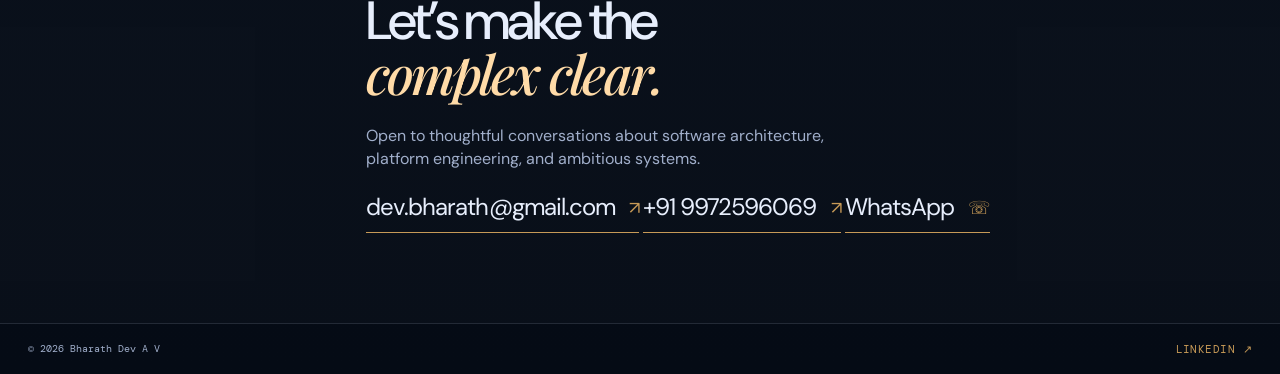
==== commit a63f20ae: "AI Integration specialist - dark theme" ====
--- a/profile-site/index.html
+++ b/profile-site/index.html
@@ -5,9 +5,9 @@
     <meta name="viewport" content="width=device-width, initial-scale=1.0" />
     <meta
       name="description"
-      content="Bharath Dev A V - Software Architect, platform builder, and patent co-inventor."
+      content="Bharath Dev A V - AI Integration Specialist and software architect focused on agent-driven automation."
     />
-    <title>Bharath Dev A V - Software Architect</title>
+    <title>Bharath Dev A V - AI Integration Specialist</title>
     <link rel="preconnect" href="https://fonts.googleapis.com" />
     <link rel="preconnect" href="https://fonts.gstatic.com" crossorigin />
     <link
@@ -34,10 +34,10 @@
     <main id="top">
       <section class="hero section-shell">
         <div class="hero-copy">
-          <p class="eyebrow"><span></span> Software Architect · Bengaluru, India</p>
+          <p class="eyebrow"><span></span> AI Integration Specialist · Software Architect</p>
           <h1>Bharath <em>Dev A V</em></h1>
           <p class="hero-statement">
-            I architect resilient platforms that turn complex data, systems, and workflows into products people can rely on.
+            I build AI-driven integrations that fit into real engineering workflows, with a focus on agent-based automation for Azure DevOps pipelines and Argo CD deployments.
           </p>
           <div class="hero-actions">
             <a class="button button-primary" href="mailto:dev.bharath@gmail.com">Start a conversation <span>↗</span></a>
@@ -63,12 +63,15 @@
       <section class="about section-shell" id="about">
         <p class="section-label">01 / About</p>
         <div class="section-content">
-          <h2>Builder.<br /><em>Architect.</em><br />Problem solver.</h2>
+          <h2>Builder.<br /><em>Integrator.</em><br />Problem solver.</h2>
           <div class="prose">
-            <p>Bharath is a software architect with 19+ years of experience designing, developing, and evolving high-impact software systems.</p>
-            <p>His work spans supply chain intelligence, clinical diagnostic imaging, and semiconductor test systems - always grounded in practical engineering, scalable architecture, and teams that can deliver.</p>
-            <p><strong>Education:</strong> BTech in Computer Science and MS in Big Data Mining from BITS Pilani.</p>
-            <a class="arrow-link" href="#experience">Explore experience <span>↓</span></a>
+            <p>Bharath is a software architect and AI integration specialist with 19+ years of experience designing, developing, and evolving high-impact software systems.</p>
+            <p>His work spans supply chain intelligence, clinical diagnostic imaging, semiconductor test systems, and agent-driven automation for engineering workflows - always grounded in practical engineering, scalable architecture, and teams that can deliver.</p>
+            <p><strong>Education:</strong></p>
+            <ul>
+              <li>BTech in Computer Science</li>
+              <li>MS in Big Data Mining from BITS Pilani</li>
+            </ul>
           </div>
         </div>
       </section>
@@ -79,9 +82,9 @@
           <h2>Three areas of <em>craft.</em></h2>
         </div>
         <div class="pillars">
-          <article class="pillar"><p class="pillar-number">01</p><h3>Platform<br />Architecture</h3><p>Designing high-availability microservices and database platforms built for the realities of scale.</p><ul><li>Microservices</li><li>Kubernetes</li><li>Database design</li></ul></article>
+          <article class="pillar"><p class="pillar-number">01</p><h3>Platform<br />Architecture</h3><p>Designing high-availability microservices and database platforms built for the realities of scale.</p><ul><li>Microservices</li><li>Kubernetes</li><li>C#</li><li>Python / PySpark</li><li>Database design</li></ul></article>
           <article class="pillar"><p class="pillar-number">02</p><h3>Data at<br />Scale</h3><p>Building data-intensive systems that make multi-billion-record workloads usable, dependable, and fast.</p><ul><li>Algorithms & data structures</li><li>Databases & big data</li><li>Streaming & messaging</li></ul></article>
-          <article class="pillar"><p class="pillar-number">03</p><h3>Product<br />Engineering</h3><p>Pairing technical depth with product perspective - from compilers and imaging to enterprise platforms.</p><ul><li>C#</li><li>Technical leadership</li><li>Developer experience</li></ul></article>
+          <article class="pillar"><p class="pillar-number">03</p><h3>AI Integration<br />Automation</h3><p>Connecting AI agents to existing engineering systems so they can assist with orchestration, validation, and operational workflows.</p><ul><li>Agent workflows</li><li>Azure DevOps</li><li>Argo CD</li></ul></article>
         </div>
       </section>
 
@@ -123,7 +126,7 @@
 
       <section class="toolkit section-shell">
         <p class="section-label">06 / Toolkit</p>
-        <div class="toolkit-content"><h2>Technology that<br /><em>earns its place.</em></h2><div class="skill-list"><p><span>Languages</span>C#, .NET, WPF, C/C++, Python, PySpark</p><p><span>Architecture</span>Microservices, database design, algorithms & data structures</p><p><span>Data</span>MySQL, Redis, MongoDB, Hadoop, Hive, Delta Lake</p><p><span>Infrastructure</span>Docker, Kubernetes, ELK stack</p></div></div>
+        <div class="toolkit-content"><h2>Technology that<br /><em>earns its place.</em></h2><div class="skill-list"><p><span>Languages</span>C#, .NET, WPF, C/C++, Python, PySpark</p><p><span>Architecture</span>Microservices, database design, algorithms & data structures</p><p><span>Data</span>MySQL, Redis, MongoDB, Hadoop, Hive, Delta Lake</p><p><span>Infrastructure</span>Docker, Kubernetes, ELK stack</p><p><span>AI / Automation</span>Agent workflows, Azure DevOps pipelines, Argo CD, workflow orchestration</p></div></div>
       </section>
 
       <section class="contact section-shell" id="contact">
--- a/profile-site/styles.css
+++ b/profile-site/styles.css
@@ -1,13 +1,844 @@
-:root { --ink:#142b4b; --ink-soft:#315376; --cream:#f7f4ed; --paper:#fffdf8; --gold:#ce9f4c; --line:#d9d5c9; --mono:"DM Mono",monospace; --sans:"DM Sans",sans-serif; --serif:"Playfair Display",serif; }
-* { box-sizing:border-box; } html { scroll-behavior:smooth; } body { margin:0; color:var(--ink); background:var(--cream); font-family:var(--sans); font-size:14px; line-height:1.45; } .page-glow { position:fixed; z-index:-1; width:60vw; height:55vw; right:-25vw; top:20vh; border-radius:50%; background:radial-gradient(circle,rgba(228,199,145,.19),transparent 67%); }
-.site-header { position:sticky; top:0; z-index:1000; height:60px; max-width:1280px; margin:auto; padding:0 28px; display:flex; justify-content:space-between; align-items:center; border-bottom:1px solid var(--line); background:rgba(247,244,237,.94); backdrop-filter:blur(10px); } .brand { font:600 22px var(--sans); letter-spacing:-1px; color:var(--ink); text-decoration:none; } .brand span { color:var(--gold); } nav { display:flex; gap:20px; } nav a,footer a { color:var(--ink); text-decoration:none; font:11px var(--mono); text-transform:uppercase; letter-spacing:.04em; } nav a:hover,footer a:hover { color:var(--gold); } .menu-toggle { display:none; }
-.section-shell { max-width:1280px; margin:auto; padding-left:28px; padding-right:28px; } .hero { min-height:480px; padding-top:70px; padding-bottom:52px; display:grid; grid-template-columns:1.15fr .85fr; align-items:center; gap:32px; } .eyebrow,.section-label { margin:0 0 14px; color:var(--ink-soft); font:10px var(--mono); text-transform:uppercase; letter-spacing:.08em; } .eyebrow span { display:inline-block; width:8px; height:8px; margin-right:8px; border-radius:50%; background:var(--gold); } h1,h2,h3,p { margin-top:0; } h1,h2 { font-weight:500; letter-spacing:-.055em; line-height:.96; } h1 { font-size:clamp(44px,5.4vw,72px); margin-bottom:20px; } .hero h1 { font-size:clamp(34px,4.4vw,62px); white-space:nowrap; } h1 em,h2 em { color:var(--gold); font-family:var(--serif); font-weight:500; } .hero-statement { max-width:520px; color:var(--ink-soft); font-size:17px; line-height:1.4; } .hero-actions { display:flex; align-items:center; gap:20px; margin-top:24px; flex-wrap:wrap; } .hero-contact-row { margin-top:10px; } .button { display:inline-flex; align-items:center; gap:12px; padding:11px 14px; color:white; background:var(--ink); text-decoration:none; font-size:13px; } .button:hover { background:var(--ink-soft); } .button span,.text-link span,.contact-email span { color:var(--gold); font-size:18px; line-height:0; } .text-link { color:var(--ink); font-size:13px; font-weight:600; text-decoration:none; } .text-link:hover { color:var(--gold); }
-.hero-portrait { position:relative; justify-self:end; width:min(24vw,280px); margin:0; overflow:hidden; background:var(--ink); box-shadow:10px 10px 0 var(--gold); } .hero-portrait img { display:block; width:100%; aspect-ratio:4 / 4.65; object-fit:cover; object-position:center 36%; filter:saturate(.92) contrast(1.04); } .hero-portrait figcaption { position:absolute; right:0; bottom:0; left:0; padding:10px 12px; color:var(--paper); background:linear-gradient(transparent,rgba(20,43,75,.94)); font:8px/1.4 var(--mono); letter-spacing:.1em; text-align:right; }
-.stats { display:grid; grid-template-columns:repeat(4,1fr); border-top:1px solid var(--line); border-bottom:1px solid var(--line); } .stats div { min-height:120px; padding:22px 18px 18px 0; border-right:1px solid var(--line); } .stats div:not(:first-child) { padding-left:20px; } .stats div:last-child { border:0; } .stats strong { display:block; font:500 42px/.95 var(--serif); letter-spacing:-.05em; } .stats strong span { color:var(--gold); } .stats p { margin:8px 0 0; color:var(--ink-soft); font:11px var(--mono); }
-.about,.expertise,.patents,.experience,.toolkit,.contact { padding-top:90px; padding-bottom:90px; } .section-content { display:grid; grid-template-columns:.95fr 1.05fr; gap:36px; } h2 { font-size:clamp(34px,4.2vw,60px); margin-bottom:0; } .prose { max-width:500px; padding-top:8px; color:var(--ink-soft); font-size:16px; } .prose p { margin-bottom:16px; } .arrow-link { display:inline-flex; gap:12px; margin-top:10px; color:var(--ink); text-decoration:none; font-weight:600; } .arrow-link span { color:var(--gold); }
-.expertise { background:var(--ink); color:var(--paper); } .expertise .section-label { color:#b6c4d4; }.section-heading { display:flex; justify-content:space-between; align-items:flex-start; margin-bottom:42px; }.section-heading h2 { max-width:650px; }.pillars { display:grid; grid-template-columns:repeat(3,1fr); border-top:1px solid rgba(255,255,255,.22); }.pillar { min-height:300px; padding:20px 20px 18px 0; border-right:1px solid rgba(255,255,255,.22); }.pillar:not(:first-child) { padding-left:20px; }.pillar:last-child { border:0; }.pillar-number { color:var(--gold); font:11px var(--mono); }.pillar h3 { font-size:24px; font-weight:500; line-height:1.04; letter-spacing:-.04em; }.pillar > p:not(.pillar-number) { max-width:280px; color:#c6d2df; font-size:14px; }.pillar ul { display:flex; flex-wrap:wrap; gap:7px; padding:0; margin:22px 0 0; list-style:none; }.pillar li { padding:4px 8px; border:1px solid rgba(255,255,255,.27); color:#d8e1ea; font:11px/1.4 var(--mono); }
-.patent-intro { display:grid; grid-template-columns:1fr auto; gap:24px; align-items:end; max-width:620px; margin:0 0 32px auto; color:var(--ink-soft); font-size:16px; }.large-arrow { color:var(--gold); font-size:54px; line-height:.6; }.patent-records { border-top:1px solid var(--line); }.patent-record { display:grid; grid-template-columns:120px 1fr; gap:18px; padding:20px 0; border-bottom:1px solid var(--line); }.patent-year,.patent-meta { color:var(--ink-soft); font:10px var(--mono); }.patent-record h3 { margin:6px 0 7px; max-width:700px; font-size:20px; font-weight:500; letter-spacing:-.035em; line-height:1.12; }.patent-record h3 a { color:var(--ink); text-decoration:none; }.patent-record h3 a:hover { color:var(--gold); }.patent-record h3 span { color:var(--gold); }.patent-record p:last-child { max-width:600px; margin:0; color:var(--ink-soft); }.related-publications { margin-top:18px; border-bottom:1px solid var(--line); }.related-publications summary { display:flex; justify-content:space-between; padding:14px 0; cursor:pointer; font-weight:600; list-style:none; }.related-publications summary::-webkit-details-marker { display:none; }.related-publications summary span { color:var(--gold); font-size:18px; }.related-publications[open] summary span { transform:rotate(45deg); }.related-publications div { padding-bottom:10px; }.related-publications a { display:block; padding:10px 0; color:var(--ink-soft); text-decoration:none; border-top:1px solid var(--line); }.related-publications a:hover { color:var(--gold); }.related-publications b { margin-right:10px; color:var(--ink); font:10px var(--mono); }
-.publications { background:var(--paper); }.publication-record { display:grid; grid-template-columns:145px minmax(0,1fr); gap:24px; align-items:start; padding:24px 0; border-top:1px solid var(--line); }.publication-record > div { min-width:0; }.publication-record h3 { margin:6px 0 8px; max-width:760px; font-size:clamp(22px,2.8vw,34px); font-weight:500; letter-spacing:-.045em; line-height:1.08; }.publication-record h3 a { color:var(--ink); text-decoration:none; }.publication-record h3 a:hover,.doi-link:hover { color:var(--gold); }.publication-record h3 span { color:var(--gold); }.publication-authors { max-width:710px; margin-bottom:12px; color:var(--ink-soft); font-size:13px; }.publication-record p:not(.patent-year):not(.company):not(.publication-authors) { max-width:620px; margin-bottom:14px; color:var(--ink-soft); }.doi-link { color:var(--ink); font-size:13px; font-weight:600; text-decoration:none; }
-.experience { border-top:1px solid var(--line); }.timeline { margin-left:24%; border-top:1px solid var(--line); }.timeline article { display:grid; grid-template-columns:120px 1fr; gap:18px; padding:22px 0; border-bottom:1px solid var(--line); }.timeline-date { color:var(--ink-soft); font:10px var(--mono); }.company { margin-bottom:8px; }.timeline h3 { margin-bottom:10px; font-size:22px; line-height:1; letter-spacing:-.04em; }.timeline article div > p:last-child { margin:0; max-width:520px; color:var(--ink-soft); }
-.toolkit { background:#e9e3d7; }.toolkit-content { display:grid; grid-template-columns:1fr 1fr; gap:36px; }.skill-list p { display:grid; grid-template-columns:110px 1fr; padding:12px 0; margin:0; border-top:1px solid #cfc7ba; color:var(--ink-soft); }.skill-list span { color:var(--ink); font:10px var(--mono); text-transform:uppercase; }.contact { display:grid; grid-template-columns:.35fr 1fr; gap:28px; min-height:380px; background:var(--paper); }.contact > div { padding-top:8px; }.contact > div > p { max-width:470px; margin:20px 0; color:var(--ink-soft); font-size:16px; }.contact-email { display:inline-flex; align-items:center; gap:14px; padding-bottom:7px; border-bottom:1px solid var(--gold); color:var(--ink); font-size:clamp(17px,1.9vw,24px); text-decoration:none; letter-spacing:-.04em; } footer { max-width:1280px; margin:auto; padding:18px 28px; display:flex; justify-content:space-between; color:var(--ink-soft); font:10px var(--mono); border-top:1px solid var(--line); }
-@media (max-width:720px) { .site-header,.section-shell,footer { padding-left:22px; padding-right:22px; }.site-header { height:60px; }.menu-toggle { display:block; padding:6px 0; color:var(--ink); border:0; background:none; font:11px var(--mono); text-transform:uppercase; } nav { position:absolute; z-index:3; top:60px; left:0; right:0; display:none; padding:20px 22px 27px; flex-direction:column; background:var(--cream); border-bottom:1px solid var(--line); } nav.open { display:flex; }.hero { min-height:0; padding-top:56px; padding-bottom:48px; grid-template-columns:1fr; gap:28px; }.hero h1 { white-space:normal; }.hero-portrait { justify-self:start; width:220px; }.hero-statement { font-size:16px; }.stats { grid-template-columns:repeat(2,1fr); }.stats div { min-height:104px; padding:18px 12px 12px 0; }.stats div:nth-child(2) { border-right:0; }.stats div:nth-child(n+3) { border-top:1px solid var(--line); }.stats div:not(:first-child) { padding-left:12px; }.stats strong { font-size:36px; }.about,.expertise,.patents,.publications,.experience,.toolkit,.contact { padding-top:64px; padding-bottom:64px; }.section-content,.toolkit-content,.contact { grid-template-columns:1fr; gap:24px; }.section-heading { display:block; margin-bottom:30px; }.section-heading .section-label { margin-bottom:12px; }.pillars { grid-template-columns:1fr; }.pillar { min-height:0; padding:20px 0; border-right:0; border-bottom:1px solid rgba(255,255,255,.22); }.pillar:not(:first-child) { padding-left:0; }.patent-intro { margin-left:0; font-size:16px; }.patent-record,.publication-record { grid-template-columns:1fr; gap:8px; }.patent-record h3 { font-size:20px; }.timeline { margin-left:0; }.timeline article { grid-template-columns:1fr; gap:8px; }.contact { min-height:0; }.contact > div { padding-top:0; }.skill-list p { grid-template-columns:1fr; gap:6px; } footer { gap:20px; } }
+:root {
+  --ink: #e7eefc;
+  --ink-soft: #a1afcb;
+  --cream: #07111f;
+  --paper: #0d1728;
+  --gold: #c79a57;
+  --line: rgba(190, 204, 229, 0.16);
+  --mono: "DM Mono", monospace;
+  --sans: "DM Sans", sans-serif;
+  --serif: "Playfair Display", serif;
+}
+
+* {
+  box-sizing: border-box;
+}
+
+html {
+  scroll-behavior: smooth;
+}
+
+body {
+  margin: 0;
+  color: var(--ink);
+  background:
+    radial-gradient(circle at 14% 12%, rgba(90, 132, 255, 0.12), transparent 28%),
+    radial-gradient(circle at 82% 8%, rgba(199, 154, 87, 0.12), transparent 26%),
+    linear-gradient(180deg, #050b15 0%, #07111f 52%, #050b15 100%);
+  font-family: var(--sans);
+  font-size: 14px;
+  line-height: 1.45;
+}
+
+.page-glow {
+  position: fixed;
+  z-index: -1;
+  width: 62vw;
+  height: 56vw;
+  right: -24vw;
+  top: 16vh;
+  border-radius: 50%;
+  background: radial-gradient(circle, rgba(73, 109, 196, 0.18), transparent 68%);
+}
+
+.site-header {
+  position: sticky;
+  top: 0;
+  z-index: 1000;
+  height: 60px;
+  max-width: 1280px;
+  margin: auto;
+  padding: 0 28px;
+  display: flex;
+  justify-content: space-between;
+  align-items: center;
+  border-bottom: 1px solid var(--line);
+  background: rgba(5, 11, 21, 0.78);
+  backdrop-filter: blur(14px);
+}
+
+.brand {
+  font: 600 22px var(--sans);
+  letter-spacing: -1px;
+  color: var(--ink);
+  text-decoration: none;
+}
+
+.brand span,
+.eyebrow span,
+.button span,
+.text-link span,
+.contact-email span,
+.large-arrow,
+.pillar-number,
+.patent-year,
+.patent-meta,
+.section-label,
+nav a,
+footer a {
+  color: var(--gold);
+}
+
+nav {
+  display: flex;
+  gap: 20px;
+}
+
+nav a,
+footer a {
+  text-decoration: none;
+  font: 11px var(--mono);
+  text-transform: uppercase;
+  letter-spacing: 0.04em;
+}
+
+nav a:hover,
+footer a:hover,
+.text-link:hover,
+.arrow-link:hover,
+.contact-email:hover,
+.publication-record h3 a:hover,
+.patent-record h3 a:hover,
+.related-publications a:hover {
+  color: #f1d7ac;
+}
+
+.menu-toggle {
+  display: none;
+}
+
+.section-shell {
+  max-width: 1280px;
+  margin: auto;
+  padding-left: 28px;
+  padding-right: 28px;
+}
+
+.hero {
+  min-height: 480px;
+  padding-top: 70px;
+  padding-bottom: 52px;
+  display: grid;
+  grid-template-columns: 1.15fr 0.85fr;
+  align-items: center;
+  gap: 32px;
+}
+
+.eyebrow,
+.section-label {
+  margin: 0 0 14px;
+  color: var(--ink-soft);
+  font: 10px var(--mono);
+  text-transform: uppercase;
+  letter-spacing: 0.08em;
+}
+
+.eyebrow span {
+  display: inline-block;
+  width: 8px;
+  height: 8px;
+  margin-right: 8px;
+  border-radius: 50%;
+  background: var(--gold);
+  box-shadow: 0 0 0 6px rgba(199, 154, 87, 0.1);
+}
+
+h1,
+h2,
+h3,
+p {
+  margin-top: 0;
+}
+
+h1,
+h2 {
+  font-weight: 500;
+  letter-spacing: -0.055em;
+  line-height: 0.96;
+}
+
+h1 {
+  font-size: clamp(44px, 5.4vw, 72px);
+  margin-bottom: 20px;
+}
+
+.hero h1 {
+  font-size: clamp(34px, 4.4vw, 62px);
+  white-space: nowrap;
+}
+
+h1 em,
+h2 em {
+  color: #ffdba8;
+  font-family: var(--serif);
+  font-weight: 500;
+}
+
+.hero-statement {
+  max-width: 560px;
+  color: var(--ink-soft);
+  font-size: 17px;
+  line-height: 1.45;
+}
+
+.hero-actions {
+  display: flex;
+  align-items: center;
+  gap: 20px;
+  margin-top: 24px;
+  flex-wrap: wrap;
+}
+
+.hero-contact-row {
+  margin-top: 10px;
+}
+
+.button {
+  display: inline-flex;
+  align-items: center;
+  gap: 12px;
+  padding: 11px 14px;
+  color: #07111f;
+  background: linear-gradient(135deg, #efd0a0, #c79a57);
+  text-decoration: none;
+  font-size: 13px;
+  border: 1px solid rgba(255, 255, 255, 0.06);
+  box-shadow: 0 12px 28px rgba(0, 0, 0, 0.3);
+}
+
+.button:hover {
+  background: linear-gradient(135deg, #f4d7b0, #d2a464);
+}
+
+.button span,
+.text-link span,
+.contact-email span {
+  font-size: 18px;
+  line-height: 0;
+}
+
+.text-link {
+  color: var(--ink);
+  font-size: 13px;
+  font-weight: 600;
+  text-decoration: none;
+}
+
+.hero-portrait {
+  position: relative;
+  justify-self: end;
+  width: min(24vw, 280px);
+  margin: 0;
+  overflow: hidden;
+  background: #0a1424;
+  border: 1px solid rgba(255, 255, 255, 0.06);
+  box-shadow: 14px 14px 0 rgba(199, 154, 87, 0.85);
+}
+
+.hero-portrait img {
+  display: block;
+  width: 100%;
+  aspect-ratio: 4 / 4.65;
+  object-fit: cover;
+  object-position: center 36%;
+  filter: saturate(0.92) contrast(1.06) brightness(0.9);
+}
+
+.hero-portrait figcaption {
+  position: absolute;
+  right: 0;
+  bottom: 0;
+  left: 0;
+  padding: 10px 12px;
+  color: #f4ead7;
+  background: linear-gradient(transparent, rgba(7, 17, 31, 0.96));
+  font: 8px/1.4 var(--mono);
+  letter-spacing: 0.1em;
+  text-align: right;
+}
+
+.stats {
+  display: grid;
+  grid-template-columns: repeat(4, 1fr);
+  border-top: 1px solid var(--line);
+  border-bottom: 1px solid var(--line);
+}
+
+.stats div {
+  min-height: 120px;
+  padding: 22px 18px 18px 0;
+  border-right: 1px solid var(--line);
+}
+
+.stats div:not(:first-child) {
+  padding-left: 20px;
+}
+
+.stats div:last-child {
+  border: 0;
+}
+
+.stats strong {
+  display: block;
+  font: 500 42px/0.95 var(--serif);
+  letter-spacing: -0.05em;
+}
+
+.stats strong span {
+  color: #f1d7ac;
+}
+
+.stats p {
+  margin: 8px 0 0;
+  color: var(--ink-soft);
+  font: 11px var(--mono);
+}
+
+.about,
+.expertise,
+.patents,
+.experience,
+.toolkit,
+.contact {
+  padding-top: 90px;
+  padding-bottom: 90px;
+}
+
+.section-content {
+  display: grid;
+  grid-template-columns: 0.95fr 1.05fr;
+  gap: 36px;
+}
+
+h2 {
+  font-size: clamp(34px, 4.2vw, 60px);
+  margin-bottom: 0;
+}
+
+.prose {
+  max-width: 500px;
+  padding-top: 8px;
+  color: var(--ink-soft);
+  font-size: 16px;
+}
+
+.prose p {
+  margin-bottom: 16px;
+}
+
+.arrow-link {
+  display: inline-flex;
+  gap: 12px;
+  margin-top: 10px;
+  color: var(--ink);
+  text-decoration: none;
+  font-weight: 600;
+}
+
+.expertise {
+  background:
+    radial-gradient(circle at top right, rgba(199, 154, 87, 0.12), transparent 24%),
+    #09111e;
+  color: var(--ink);
+}
+
+.expertise .section-label {
+  color: #b9c6dd;
+}
+
+.section-heading {
+  display: flex;
+  justify-content: space-between;
+  align-items: flex-start;
+  margin-bottom: 42px;
+}
+
+.section-heading h2 {
+  max-width: 650px;
+}
+
+.pillars {
+  display: grid;
+  grid-template-columns: repeat(3, 1fr);
+  border-top: 1px solid rgba(255, 255, 255, 0.14);
+}
+
+.pillar {
+  min-height: 300px;
+  padding: 20px 20px 18px 0;
+  border-right: 1px solid rgba(255, 255, 255, 0.14);
+}
+
+.pillar:not(:first-child) {
+  padding-left: 20px;
+}
+
+.pillar:last-child {
+  border: 0;
+}
+
+.pillar-number {
+  font: 11px var(--mono);
+}
+
+.pillar h3 {
+  font-size: 24px;
+  font-weight: 500;
+  line-height: 1.04;
+  letter-spacing: -0.04em;
+}
+
+.pillar > p:not(.pillar-number) {
+  max-width: 280px;
+  color: #c7d2e6;
+  font-size: 14px;
+}
+
+.pillar ul {
+  display: flex;
+  flex-wrap: wrap;
+  gap: 7px;
+  padding: 0;
+  margin: 22px 0 0;
+  list-style: none;
+}
+
+.pillar li {
+  padding: 4px 8px;
+  border: 1px solid rgba(255, 255, 255, 0.22);
+  color: #dce6f5;
+  font: 11px/1.4 var(--mono);
+  background: rgba(255, 255, 255, 0.03);
+}
+
+.patent-intro {
+  display: grid;
+  grid-template-columns: 1fr auto;
+  gap: 24px;
+  align-items: end;
+  max-width: 620px;
+  margin: 0 0 32px auto;
+  color: var(--ink-soft);
+  font-size: 16px;
+}
+
+.large-arrow {
+  font-size: 54px;
+  line-height: 0.6;
+}
+
+.patent-records {
+  border-top: 1px solid var(--line);
+}
+
+.patent-record {
+  display: grid;
+  grid-template-columns: 120px 1fr;
+  gap: 18px;
+  padding: 20px 0;
+  border-bottom: 1px solid var(--line);
+}
+
+.patent-year,
+.patent-meta {
+  font: 10px var(--mono);
+}
+
+.patent-record h3 {
+  margin: 6px 0 7px;
+  max-width: 700px;
+  font-size: 20px;
+  font-weight: 500;
+  letter-spacing: -0.035em;
+  line-height: 1.12;
+}
+
+.patent-record h3 a {
+  color: var(--ink);
+  text-decoration: none;
+}
+
+.patent-record h3 span {
+  color: var(--gold);
+}
+
+.patent-record p:last-child {
+  max-width: 600px;
+  margin: 0;
+  color: var(--ink-soft);
+}
+
+.related-publications {
+  margin-top: 18px;
+  border-bottom: 1px solid var(--line);
+}
+
+.related-publications summary {
+  display: flex;
+  justify-content: space-between;
+  padding: 14px 0;
+  cursor: pointer;
+  font-weight: 600;
+  list-style: none;
+}
+
+.related-publications summary::-webkit-details-marker {
+  display: none;
+}
+
+.related-publications summary span {
+  color: var(--gold);
+  font-size: 18px;
+}
+
+.related-publications[open] summary span {
+  transform: rotate(45deg);
+}
+
+.related-publications div {
+  padding-bottom: 10px;
+}
+
+.related-publications a {
+  display: block;
+  padding: 10px 0;
+  color: var(--ink-soft);
+  text-decoration: none;
+  border-top: 1px solid var(--line);
+}
+
+.related-publications b {
+  margin-right: 10px;
+  color: var(--ink);
+  font: 10px var(--mono);
+}
+
+.publications {
+  background: rgba(255, 255, 255, 0.02);
+}
+
+.publication-record {
+  display: grid;
+  grid-template-columns: 145px minmax(0, 1fr);
+  gap: 24px;
+  align-items: start;
+  padding: 24px 0;
+  border-top: 1px solid var(--line);
+}
+
+.publication-record > div {
+  min-width: 0;
+}
+
+.publication-record h3 {
+  margin: 6px 0 8px;
+  max-width: 760px;
+  font-size: clamp(22px, 2.8vw, 34px);
+  font-weight: 500;
+  letter-spacing: -0.045em;
+  line-height: 1.08;
+}
+
+.publication-record h3 a {
+  color: var(--ink);
+  text-decoration: none;
+}
+
+.publication-record h3 span {
+  color: var(--gold);
+}
+
+.publication-authors {
+  max-width: 710px;
+  margin-bottom: 12px;
+  color: var(--ink-soft);
+  font-size: 13px;
+}
+
+.publication-record p:not(.patent-year):not(.company):not(.publication-authors) {
+  max-width: 620px;
+  margin-bottom: 14px;
+  color: var(--ink-soft);
+}
+
+.doi-link {
+  color: var(--ink);
+  font-size: 13px;
+  font-weight: 600;
+  text-decoration: none;
+}
+
+.experience {
+  border-top: 1px solid var(--line);
+}
+
+.timeline {
+  margin-left: 24%;
+  border-top: 1px solid var(--line);
+}
+
+.timeline article {
+  display: grid;
+  grid-template-columns: 120px 1fr;
+  gap: 18px;
+  padding: 22px 0;
+  border-bottom: 1px solid var(--line);
+}
+
+.timeline-date {
+  color: var(--ink-soft);
+  font: 10px var(--mono);
+}
+
+.company {
+  margin-bottom: 8px;
+}
+
+.timeline h3 {
+  margin-bottom: 10px;
+  font-size: 22px;
+  line-height: 1;
+  letter-spacing: -0.04em;
+}
+
+.timeline article div > p:last-child {
+  margin: 0;
+  max-width: 520px;
+  color: var(--ink-soft);
+}
+
+.toolkit {
+  background: linear-gradient(180deg, rgba(255, 255, 255, 0.02), rgba(255, 255, 255, 0.01));
+}
+
+.toolkit-content {
+  display: grid;
+  grid-template-columns: 1fr 1fr;
+  gap: 36px;
+}
+
+.skill-list p {
+  display: grid;
+  grid-template-columns: 110px 1fr;
+  padding: 12px 0;
+  margin: 0;
+  border-top: 1px solid var(--line);
+  color: var(--ink-soft);
+}
+
+.skill-list span {
+  color: var(--ink);
+  font: 10px var(--mono);
+  text-transform: uppercase;
+}
+
+.contact {
+  display: grid;
+  grid-template-columns: 0.35fr 1fr;
+  gap: 28px;
+  min-height: 380px;
+  background: rgba(255, 255, 255, 0.02);
+}
+
+.contact > div {
+  padding-top: 8px;
+}
+
+.contact > div > p {
+  max-width: 470px;
+  margin: 20px 0;
+  color: var(--ink-soft);
+  font-size: 16px;
+}
+
+.contact-email {
+  display: inline-flex;
+  align-items: center;
+  gap: 14px;
+  padding-bottom: 7px;
+  border-bottom: 1px solid var(--gold);
+  color: var(--ink);
+  font-size: clamp(17px, 1.9vw, 24px);
+  text-decoration: none;
+  letter-spacing: -0.04em;
+}
+
+footer {
+  max-width: 1280px;
+  margin: auto;
+  padding: 18px 28px;
+  display: flex;
+  justify-content: space-between;
+  color: var(--ink-soft);
+  font: 10px var(--mono);
+  border-top: 1px solid var(--line);
+}
+
+@media (max-width: 720px) {
+  .site-header,
+  .section-shell,
+  footer {
+    padding-left: 22px;
+    padding-right: 22px;
+  }
+
+  .site-header {
+    height: 60px;
+  }
+
+  .menu-toggle {
+    display: block;
+    padding: 6px 0;
+    color: var(--ink);
+    border: 0;
+    background: none;
+    font: 11px var(--mono);
+    text-transform: uppercase;
+  }
+
+  nav {
+    position: absolute;
+    z-index: 3;
+    top: 60px;
+    left: 0;
+    right: 0;
+    display: none;
+    padding: 20px 22px 27px;
+    flex-direction: column;
+    background: #07111f;
+    border-bottom: 1px solid var(--line);
+  }
+
+  nav.open {
+    display: flex;
+  }
+
+  .hero {
+    min-height: 0;
+    padding-top: 56px;
+    padding-bottom: 48px;
+    grid-template-columns: 1fr;
+    gap: 28px;
+  }
+
+  .hero h1 {
+    white-space: normal;
+  }
+
+  .hero-portrait {
+    justify-self: start;
+    width: 220px;
+  }
+
+  .hero-statement {
+    font-size: 16px;
+  }
+
+  .stats {
+    grid-template-columns: repeat(2, 1fr);
+  }
+
+  .stats div {
+    min-height: 104px;
+    padding: 18px 12px 12px 0;
+  }
+
+  .stats div:nth-child(2) {
+    border-right: 0;
+  }
+
+  .stats div:nth-child(n + 3) {
+    border-top: 1px solid var(--line);
+  }
+
+  .stats div:not(:first-child) {
+    padding-left: 12px;
+  }
+
+  .stats strong {
+    font-size: 36px;
+  }
+
+  .about,
+  .expertise,
+  .patents,
+  .publications,
+  .experience,
+  .toolkit,
+  .contact {
+    padding-top: 64px;
+    padding-bottom: 64px;
+  }
+
+  .section-content,
+  .toolkit-content,
+  .contact {
+    grid-template-columns: 1fr;
+    gap: 24px;
+  }
+
+  .section-heading {
+    display: block;
+    margin-bottom: 30px;
+  }
+
+  .section-heading .section-label {
+    margin-bottom: 12px;
+  }
+
+  .pillars {
+    grid-template-columns: 1fr;
+  }
+
+  .pillar {
+    min-height: 0;
+    padding: 20px 0;
+    border-right: 0;
+    border-bottom: 1px solid rgba(255, 255, 255, 0.14);
+  }
+
+  .pillar:not(:first-child) {
+    padding-left: 0;
+  }
+
+  .patent-intro {
+    margin-left: 0;
+    font-size: 16px;
+  }
+
+  .patent-record,
+  .publication-record {
+    grid-template-columns: 1fr;
+    gap: 8px;
+  }
+
+  .patent-record h3 {
+    font-size: 20px;
+  }
+
+  .timeline {
+    margin-left: 0;
+  }
+
+  .timeline article {
+    grid-template-columns: 1fr;
+    gap: 8px;
+  }
+
+  .contact {
+    min-height: 0;
+  }
+
+  .contact > div {
+    padding-top: 0;
+  }
+
+  .skill-list p {
+    grid-template-columns: 1fr;
+    gap: 6px;
+  }
+
+  footer {
+    gap: 20px;
+  }
+}
